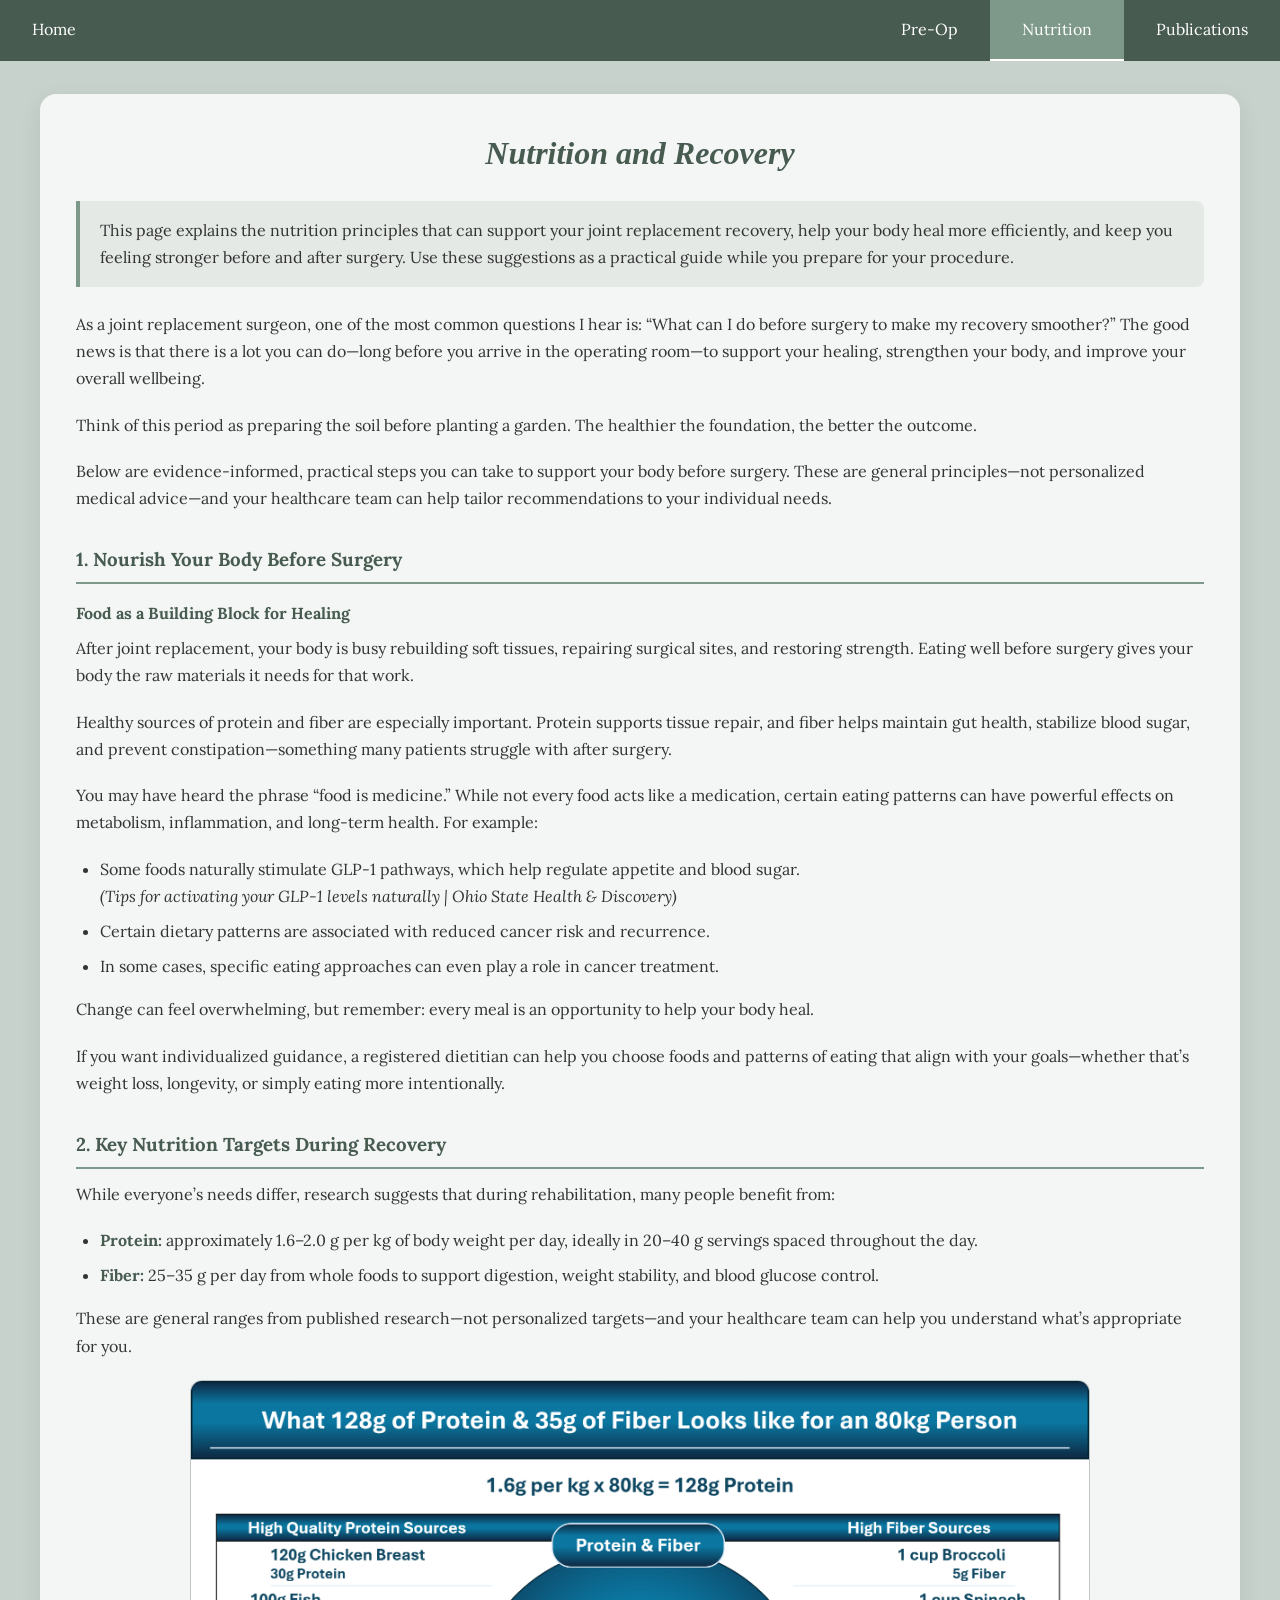
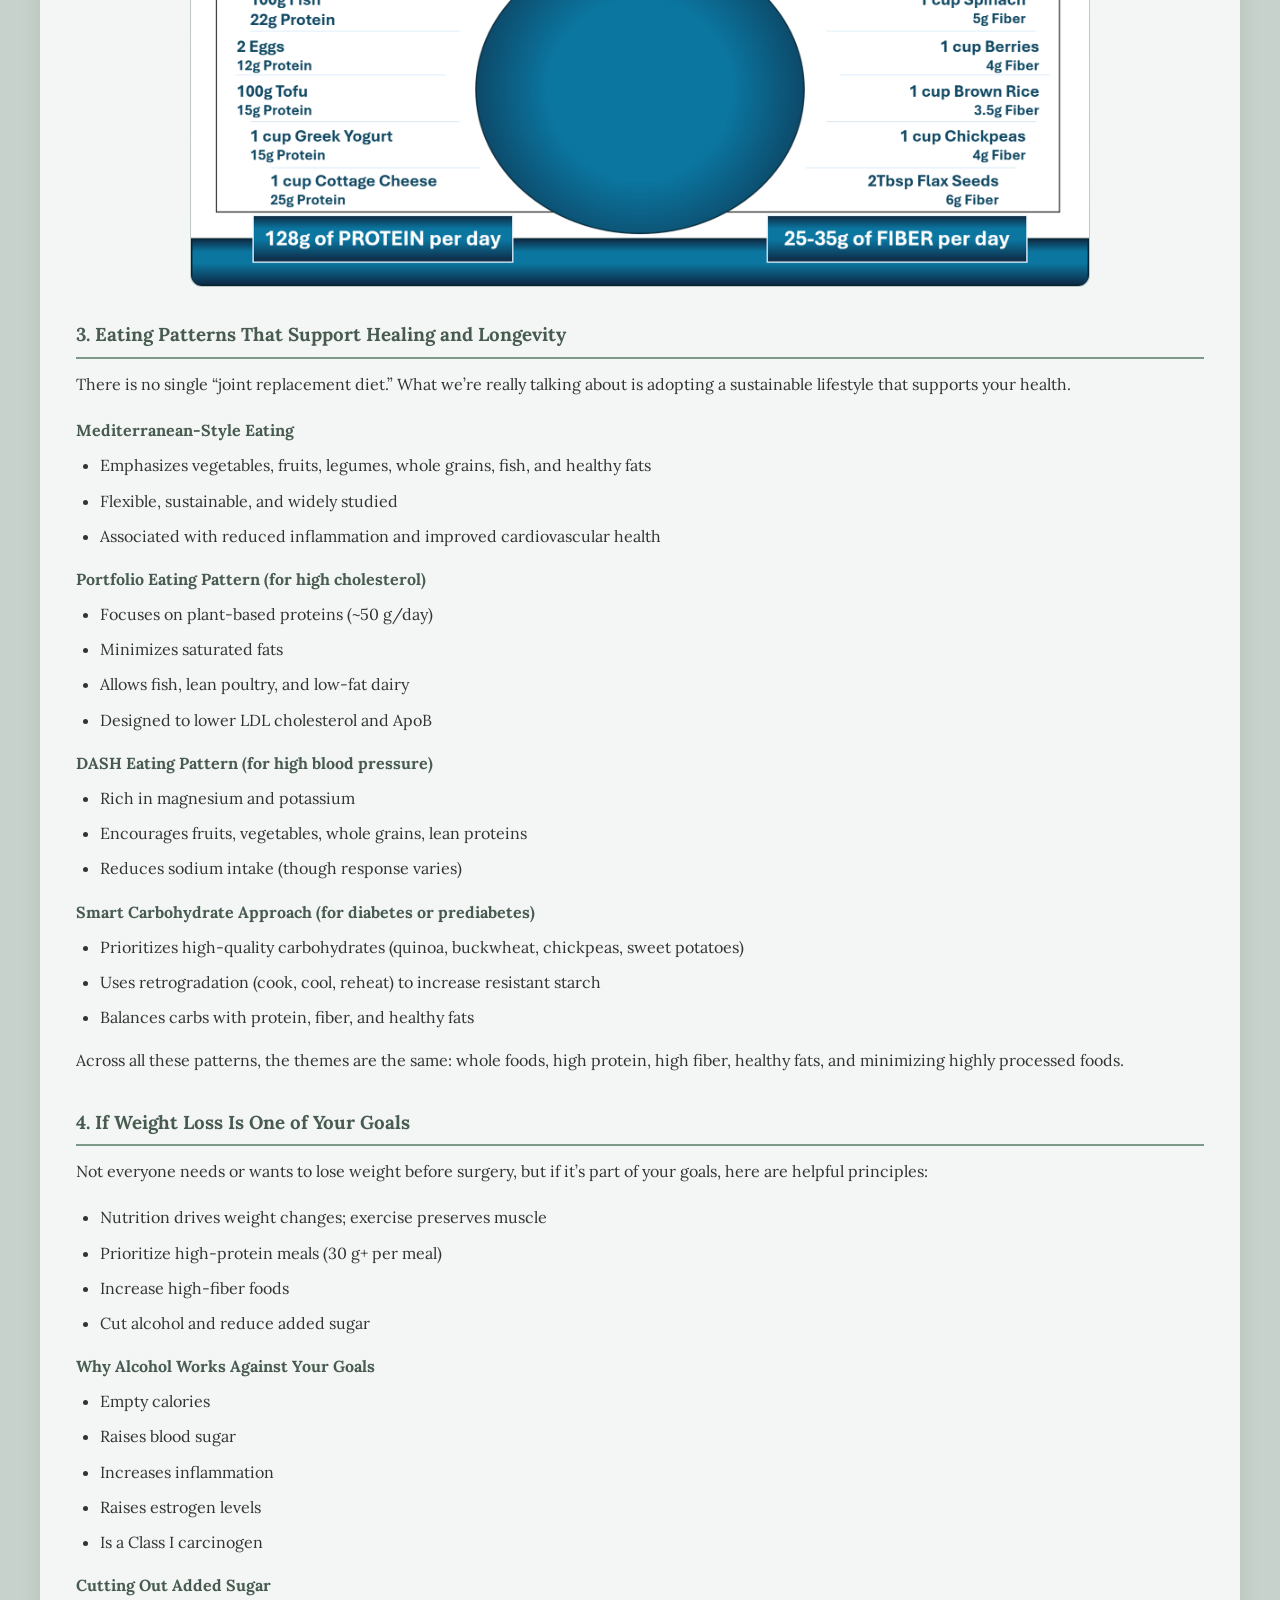
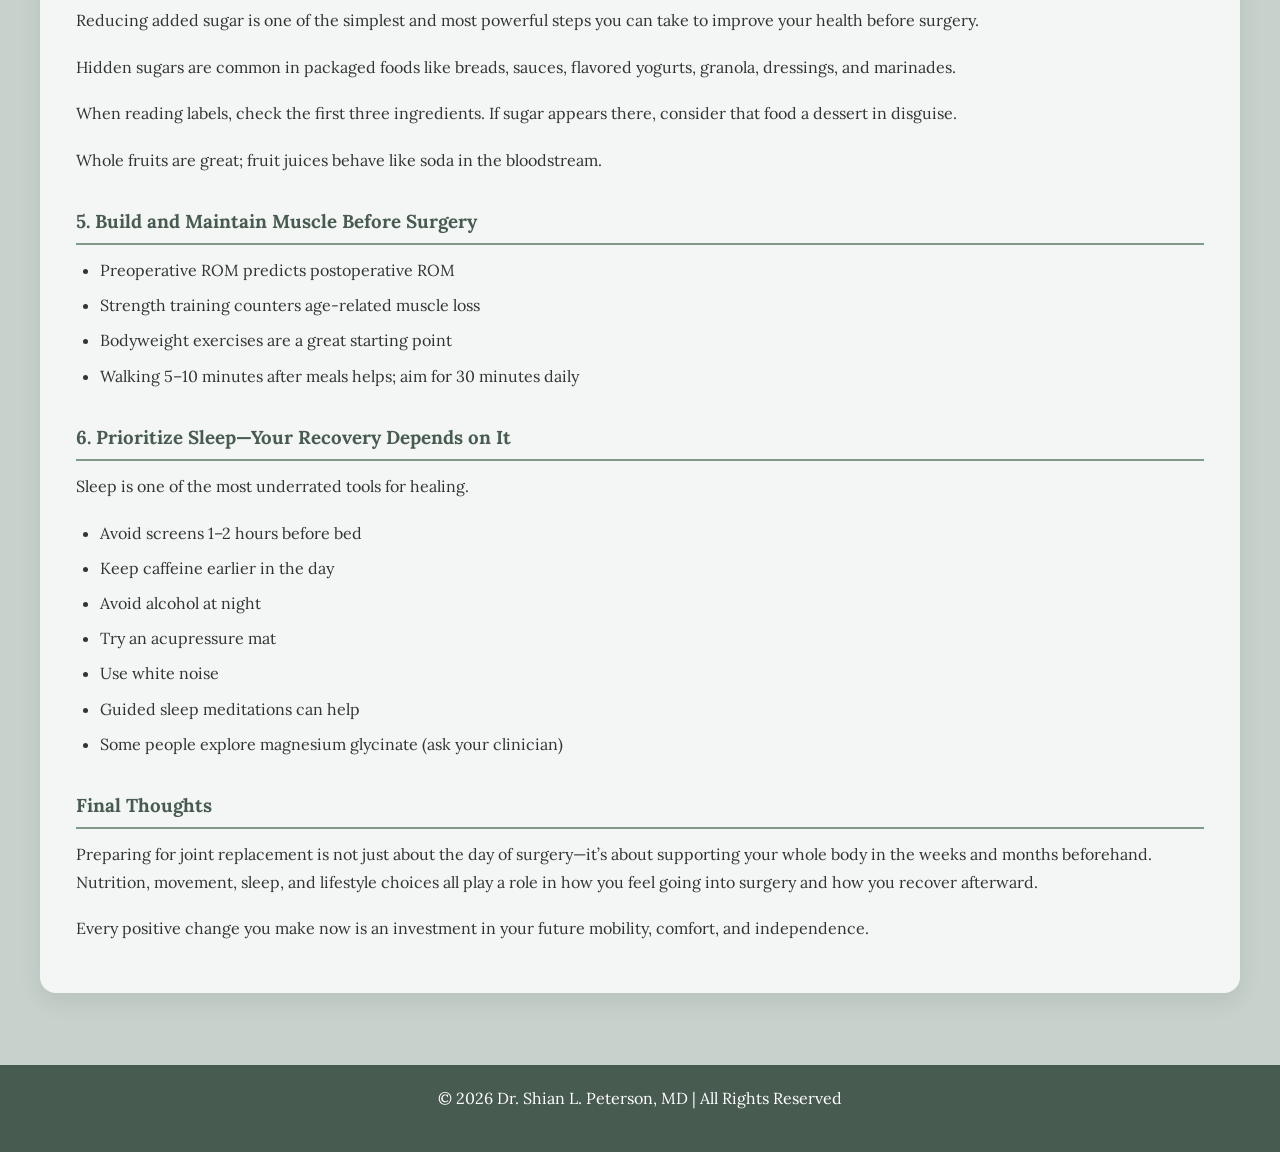
==== nutrition.html @ 93de30c7 "topbar updates" ====
<!DOCTYPE html>
<html lang="en">
<head>
    <meta charset="UTF-8">
    <meta name="viewport" content="width=device-width, initial-scale=1.0">
    <title>Nutrition | Dr. Shian L. Peterson, MD</title>
    <link rel="icon" type="image/x-icon" href="images/favicon.ico">
    <link rel="stylesheet" href="css/style.css">
    <script src="script.js" defer></script>
</head>
<body class="preop-page">
    <div class="mobile-top-bar">
        <button id="open-sidebar-button" onclick="openSidebar()" aria-label="open sidebar" aria-expanded="false" aria-controls="navbar">
            <svg xmlns="http://www.w3.org/2000/svg" height="40px" viewBox="0 -960 960 960" width="32">
                <path d="M120-240v-80h720v80H120Zm0-200v-80h720v80H120Zm0-200v-80h720v80H120Z"/>
            </svg>
        </button>
    </div>

    <nav id="navbar">
        <ul>
            <li>
                <button id="close-sidebar-button" onclick="closeSidebar()" aria-label="close sidebar">
                    <svg xmlns="http://www.w3.org/2000/svg" height="40px" viewBox="0 -960 960 960" width="32">
                        <path d="m256-200-56-56 224-224-224-224 56-56 224 224 224-224 56 56-224 224 224 224-56 56-224-224-224 224Z"/>
                    </svg>
                </button>
            </li>
            <li class="home-li"><a href="index.html">Home</a></li>
            <li><a href="preop.html">Pre-Op</a></li>
            <li><a class="accent-link active-link" aria-current="page" href="nutrition.html">Nutrition</a></li>
            <li><a href="publications.html">Publications</a></li>
        </ul>
    </nav>

    <div id="overlay" onclick="closeSidebar()" aria-hidden="true"></div>

    <section class="section">
        <h2 class="section-title">Nutrition and Recovery</h2>

        <p>
            This page explains the nutrition principles that can support your joint replacement recovery, help your body heal more efficiently, and keep you feeling stronger before and after surgery. Use these suggestions as a practical guide while you prepare for your procedure.
        </p>

        <p>
            As a joint replacement surgeon, one of the most common questions I hear is: “What can I do before surgery to make my recovery smoother?” The good news is that there is a lot you can do—long before you arrive in the operating room—to support your healing, strengthen your body, and improve your overall wellbeing.
        </p>

        <p>
            Think of this period as preparing the soil before planting a garden. The healthier the foundation, the better the outcome.
        </p>

        <p>
            Below are evidence-informed, practical steps you can take to support your body before surgery. These are general principles—not personalized medical advice—and your healthcare team can help tailor recommendations to your individual needs.
        </p>

        <h3>1. Nourish Your Body Before Surgery</h3>
        <h4>Food as a Building Block for Healing</h4>

        <p>
            After joint replacement, your body is busy rebuilding soft tissues, repairing surgical sites, and restoring strength. Eating well before surgery gives your body the raw materials it needs for that work.
        </p>

        <p>
            Healthy sources of protein and fiber are especially important. Protein supports tissue repair, and fiber helps maintain gut health, stabilize blood sugar, and prevent constipation—something many patients struggle with after surgery.
        </p>

        <p>
            You may have heard the phrase “food is medicine.” While not every food acts like a medication, certain eating patterns can have powerful effects on metabolism, inflammation, and long-term health. For example:
        </p>

        <ul>
            <li>
                Some foods naturally stimulate GLP-1 pathways, which help regulate appetite and blood sugar.
                <br><em>(Tips for activating your GLP-1 levels naturally | Ohio State Health & Discovery)</em>
            </li>
            <li>
                Certain dietary patterns are associated with reduced cancer risk and recurrence.
            </li>
            <li>
                In some cases, specific eating approaches can even play a role in cancer treatment.
            </li>
        </ul>

        <p>
            Change can feel overwhelming, but remember: every meal is an opportunity to help your body heal.
        </p>

        <p>
            If you want individualized guidance, a registered dietitian can help you choose foods and patterns of eating that align with your goals—whether that’s weight loss, longevity, or simply eating more intentionally.
        </p>

        <h3>2. Key Nutrition Targets During Recovery</h3>

        <p>While everyone’s needs differ, research suggests that during rehabilitation, many people benefit from:</p>

        <ul>
            <li>
                <strong>Protein:</strong> approximately 1.6–2.0 g per kg of body weight per day, ideally in 20–40 g servings spaced throughout the day.
            </li>
            <li>
                <strong>Fiber:</strong> 25–35 g per day from whole foods to support digestion, weight stability, and blood glucose control.
            </li>
        </ul>

        <p>
            These are general ranges from published research—not personalized targets—and your healthcare team can help you understand what’s appropriate for you.
        </p>

        <img src="images/nutrition_infographic.png" alt="Nutrition infographic for joint replacement recovery" class="content-image">

        <h3>3. Eating Patterns That Support Healing and Longevity</h3>

        <p>
            There is no single “joint replacement diet.” What we’re really talking about is adopting a sustainable lifestyle that supports your health.
        </p>

        <h4>Mediterranean-Style Eating</h4>
        <ul>
            <li>Emphasizes vegetables, fruits, legumes, whole grains, fish, and healthy fats</li>
            <li>Flexible, sustainable, and widely studied</li>
            <li>Associated with reduced inflammation and improved cardiovascular health</li>
        </ul>

        <h4>Portfolio Eating Pattern (for high cholesterol)</h4>
        <ul>
            <li>Focuses on plant-based proteins (~50 g/day)</li>
            <li>Minimizes saturated fats</li>
            <li>Allows fish, lean poultry, and low-fat dairy</li>
            <li>Designed to lower LDL cholesterol and ApoB</li>
        </ul>

        <h4>DASH Eating Pattern (for high blood pressure)</h4>
        <ul>
            <li>Rich in magnesium and potassium</li>
            <li>Encourages fruits, vegetables, whole grains, lean proteins</li>
            <li>Reduces sodium intake (though response varies)</li>
        </ul>

        <h4>Smart Carbohydrate Approach (for diabetes or prediabetes)</h4>
        <ul>
            <li>Prioritizes high-quality carbohydrates (quinoa, buckwheat, chickpeas, sweet potatoes)</li>
            <li>Uses retrogradation (cook, cool, reheat) to increase resistant starch</li>
            <li>Balances carbs with protein, fiber, and healthy fats</li>
        </ul>

        <p>
            Across all these patterns, the themes are the same: whole foods, high protein, high fiber, healthy fats, and minimizing highly processed foods.
        </p>

        <h3>4. If Weight Loss Is One of Your Goals</h3>

        <p>
            Not everyone needs or wants to lose weight before surgery, but if it’s part of your goals, here are helpful principles:
        </p>

        <ul>
            <li>Nutrition drives weight changes; exercise preserves muscle</li>
            <li>Prioritize high-protein meals (30 g+ per meal)</li>
            <li>Increase high-fiber foods</li>
            <li>Cut alcohol and reduce added sugar</li>
        </ul>

        <h4>Why Alcohol Works Against Your Goals</h4>
        <ul>
            <li>Empty calories</li>
            <li>Raises blood sugar</li>
            <li>Increases inflammation</li>
            <li>Raises estrogen levels</li>
            <li>Is a Class I carcinogen</li>
        </ul>

        <h4>Cutting Out Added Sugar</h4>
        <p>
            Reducing added sugar is one of the simplest and most powerful steps you can take to improve your health before surgery.
        </p>

        <p>
            Hidden sugars are common in packaged foods like breads, sauces, flavored yogurts, granola, dressings, and marinades.
        </p>

        <p>
            When reading labels, check the first three ingredients. If sugar appears there, consider that food a dessert in disguise.
        </p>

        <p>
            Whole fruits are great; fruit juices behave like soda in the bloodstream.
        </p>

        <h3>5. Build and Maintain Muscle Before Surgery</h3>

        <ul>
            <li>Preoperative ROM predicts postoperative ROM</li>
            <li>Strength training counters age-related muscle loss</li>
            <li>Bodyweight exercises are a great starting point</li>
            <li>Walking 5–10 minutes after meals helps; aim for 30 minutes daily</li>
        </ul>

        <h3>6. Prioritize Sleep—Your Recovery Depends on It</h3>

        <p>Sleep is one of the most underrated tools for healing.</p>

        <ul>
            <li>Avoid screens 1–2 hours before bed</li>
            <li>Keep caffeine earlier in the day</li>
            <li>Avoid alcohol at night</li>
            <li>Try an acupressure mat</li>
            <li>Use white noise</li>
            <li>Guided sleep meditations can help</li>
            <li>Some people explore magnesium glycinate (ask your clinician)</li>
        </ul>

        <h3>Final Thoughts</h3>
        <p>
            Preparing for joint replacement is not just about the day of surgery—it’s about supporting your whole body in the weeks and months beforehand. Nutrition, movement, sleep, and lifestyle choices all play a role in how you feel going into surgery and how you recover afterward.
        </p>

        <p>
            Every positive change you make now is an investment in your future mobility, comfort, and independence.
        </p>
    </section>

    <footer>
        <p>&copy; 2026 Dr. Shian L. Peterson, MD | All Rights Reserved</p>
    </footer>
</body>
</html>
---- css/style.css ----
/* -------------------------------------------------
   FONTS & ROOT VARIABLES
------------------------------------------------- */
@import url('https://fonts.googleapis.com/css2?family=Lora:ital,wght@0,400;0,700;1,400&family=Poppins:wght@400;600;700&display=swap');
@import url('https://fonts.googleapis.com/css2?family=Playfair+Display:ital,wght@0,400..900;1,400..900&display=swap');

:root {
    --primary-color: #c6d2cb;
    --nav-background: #485b51;
    --nav-text: #fff;
    --hover-color: #c6d2cb;
    --accent-color: #7E998A;
    --text-color: #485b51;
}

/* -------------------------------------------------
   GLOBAL RESET & TYPOGRAPHY
------------------------------------------------- */
* {
    margin: 0;
    padding: 0;
    box-sizing: border-box;
}

body, p {
    font-family: 'Lora', serif;
    font-weight: 400;
    line-height: 1.7;
    color: #333;
}

p {
    margin-bottom: 1.2rem;
}

h1 {
    font-family: "Playfair Display", serif;
    font-weight: 600;
}

h2 {
    font-family: "Georgia", serif;
    font-weight: 100;
    font-style: italic;
}

body {
    min-height: 100vh;
    min-height: 100dvh;
    background-color: var(--primary-color);
    display: grid;
    grid-template-rows: auto 1fr auto;
    scroll-behavior: smooth;
    overflow-x: hidden;
}

/* -------------------------------------------------
   NAVIGATION
------------------------------------------------- */
nav {
    background-color: var(--nav-background);
    border-bottom: 1px solid var(--hover-color);
}

nav ul {
    list-style: none;
    display: flex;
}

nav .home-li {
    margin-right: auto;
}

nav li {
    display: flex;
}

nav a {
    display: flex;
    text-decoration: none;
    color: var(--nav-text);
    padding: 1em 2em;
    transition: background-color 150ms ease;
    position: relative;
    z-index: 21;
}

nav a:hover {
    background-color: var(--hover-color);
}

nav a.active-link {
    border-bottom: 2px solid var(--nav-text);
}

nav a.accent-link {
    background-color: var(--accent-color);
}

#open-sidebar-button,
#close-sidebar-button {
    display: none;
    background: none;
    border: none;
    padding: 1em;
    cursor: pointer;
    color: var(--primary-color);
}

#open-sidebar-button svg,
#close-sidebar-button svg {
    fill: currentColor;
}

.mobile-top-bar {
    display: none;
}

#overlay {
    background: rgba(0, 0, 0, 0.5);
    position: fixed;
    inset: 0;
    z-index: 9;
    display: none;
}

/* Mobile Nav */
@media screen and (max-width: 900px) {
    .mobile-top-bar {
        display: flex;
        position: fixed;
        top: 0;
        left: 0;
        right: 0;
        height: 3.5rem;
        align-items: center;
        justify-content: flex-end;
        padding: 0 1rem;
        background-color: var(--nav-background);
        /* border-bottom: 1px solid var(--hover-color); */
        z-index: 19;
        transition: transform 200ms ease;
    }

    .mobile-top-bar.is-hidden {
        transform: translateY(-100%);
    }

    #open-sidebar-button,
    #close-sidebar-button {
        display: block;
    }

    #open-sidebar-button {
        position: static;
        padding: 0.5rem;
        z-index: auto;
    }

    nav {
        position: fixed;
        top: 3.5rem;
        right: -100%;
        height: calc(100vh - 3.5rem);
        height: calc(100dvh - 3.5rem);
        width: min(15em, 100%);
        z-index: 20;
        /* border-left: 1px solid var(--hover-color); */
        transition: right 300ms ease-out, top 200ms ease;
        background-color: var(--nav-background);
    }

    nav.is-top-offset {
        top: 0;
    }

    nav.show {
        right: 0;
    }

    nav.show ~ #overlay {
        display: block;
    }

    nav ul {
        flex-direction: column;
        width: 100%;
    }

    nav a {
        width: 100%;
        padding-left: 2.5em;
    }

    nav .home-li {
        margin-right: unset;
    }
}

/* -------------------------------------------------
   HERO HEADER
------------------------------------------------- */
header {
    position: relative;
    height: 100vh;
    height: 100dvh;
    padding: 80px 20px;
    background: url('../images/hiking-hero.jpg') no-repeat center center/cover;
    overflow: hidden;
    display: flex;
    justify-content: center;
    align-items: center;
}

header .text-box {
    position: relative;
    z-index: 2;
    width: 100%;
    text-align: center;
}

header h1,
header h2 {
    color: var(--nav-text);
    -webkit-text-stroke: 1px var(--nav-background);
    paint-order: stroke fill;
}

header h1 {
    font-size: clamp(1.8rem, calc(3vw + 1rem), 5rem);
    padding: 20px;
    border-radius: 8px;
}

header h2 {
    opacity: 0;
    position: absolute;
    width: 100%;
    transition: opacity 0.8s ease-in-out;
}

header h2.active {
    opacity: 1;
}

@media (max-width: 900px) {
    header {
        min-height: 100vh;
        min-height: 100dvh;
        padding: 120px 20px 60px;
        text-align: center;
    }

    header .text-box {
        display: flex;
        flex-direction: column;
        align-items: center;
        gap: 0.75rem;
        margin-bottom: 2rem;
        min-height: 13rem;
        justify-content: center;
        position: relative;
    }

    header h2 {
        position: absolute;
        top: 72%;
        left: 50%;
        transform: translate(-50%, -50%);
        display: block;
        visibility: hidden;
        opacity: 0;
        min-height: 3.2rem;
        line-height: 1.25;
        max-width: min(100%, 32rem);
        padding: 0 0.5rem;
        width: 100%;
        text-align: center;
        margin-top: 1rem;
    }

    header h2.active {
        visibility: visible;
        opacity: 1;
    }
}

/* -------------------------------------------------
   BIO SECTION
------------------------------------------------- */
.bio-container {
    display: grid;
    grid-template-columns: 1fr 1fr;
    gap: 3rem;
    width: 80%;
    max-width: 1200px;
    margin: 4rem auto;
    align-items: start;
}

.bio-left {
    line-height: 1.9;
    font-size: 1.15rem;
    padding: 1rem 0;
}

.bio-left p {
    margin-bottom: 1.4em;
}

.bio-cert-button {
    display: block;
    margin: 2rem auto 0;
    padding: 0.75rem 1.5rem;
    background: var(--accent-color);
    color: var(--nav-text);
    text-decoration: none;
    border-radius: 6px;
    font-weight: 600;
    transition: background 0.2s ease;
    width: fit-content;
}

.bio-cert-button:hover {
    background: var(--nav-background);
}

.bio-photo-wrapper {
    display: flex;
    justify-content: center;
}

.bio-photo {
    width: 100%;
    max-width: 350px;
    object-fit: cover;
    object-position: top;
    border-radius: 8px;
}

@media (max-width: 900px) {
    .bio-container {
        grid-template-columns: 1fr;
        text-align: center;
        margin: 3rem auto;
    }

    .bio-left {
        padding: 1.5rem 0;
        order: 2;
    }

    .bio-photo {
        width: 80%;
        max-width: 350px;
        margin: 1rem auto 0;
        order: 1;
    }
}

/* -------------------------------------------------
   SHARED SECTION SYSTEM
------------------------------------------------- */
.section {
    margin-top: 40px;
    padding: 0 20px;
    max-width: 1200px;
    margin-left: auto;
    margin-right: auto;
}

.section-title {
    font-size: 1.8rem;
    font-weight: 700;
    margin-bottom: 20px;
}

.preop-page .section {
    background: rgba(255, 255, 255, 0.8);
    border-radius: 16px;
    box-shadow: 0 8px 24px rgba(0, 0, 0, 0.08);
    padding: 2rem 2.25rem;
    margin-top: 2rem;
    margin-bottom: 2rem;
}

.preop-page .section-title {
    color: var(--nav-background);
    font-size: 2rem;
    margin-bottom: 1.25rem;
    text-align: center;
}

.preop-page .section > p:first-of-type {
    background: rgba(198, 210, 203, 0.35);
    border-left: 4px solid var(--accent-color);
    border-radius: 0 8px 8px 0;
    padding: 1rem 1.25rem;
    margin-bottom: 1.5rem;
}

.preop-page .section h3 {
    color: var(--nav-background);
    margin-top: 2rem;
    margin-bottom: 0.75rem;
    padding-bottom: 0.35rem;
    border-bottom: 2px solid var(--accent-color);
}

.preop-page .section h4 {
    color: var(--text-color);
    margin: 1rem 0 0.5rem;
}

.preop-page .section p,
.preop-page .section li {
    font-size: 1rem;
}

.preop-page .section ul,
.preop-page .section ol {
    padding-left: 1.5rem;
    margin-bottom: 1rem;
}

.preop-page .section li {
    margin-bottom: 0.5rem;
}

.preop-page .section strong {
    color: var(--nav-background);
}

.preop-page .image-placeholder,
.preop-page .content-image {
    background: linear-gradient(135deg, rgba(72, 91, 81, 0.12), rgba(126, 153, 138, 0.18));
    border: 1px dashed var(--accent-color);
    border-radius: 12px;
    color: var(--nav-background);
    font-style: italic;
    padding: 1.25rem;
    margin: 1.25rem 0 1.5rem;
    text-align: center;
}

.preop-page .content-image {
    display: block;
    width: 100%;
    max-width: 900px;
    height: auto;
    object-fit: contain;
    margin-left: auto;
    margin-right: auto;
    padding: 0;
    border: 1px solid rgba(72, 91, 81, 0.2);
}

@media (max-width: 900px) {

    .preop-page .section {
        padding: 1.5rem 1rem;
    }

    .preop-page .section-title {
        font-size: 1.6rem;
    }
}

.two-col-grid {
    display: grid;
    grid-template-columns: repeat(2, minmax(280px, 425px));
    justify-content: center;
    align-items: start;
    column-gap: 60px;
    row-gap: 30px;
}

.card-base {
    width: 100%;
    max-width: 425px;
    border-radius: 12px;
}

/* -------------------------------------------------
   AAHKS CARDS (FIXED COLOR CASCADE)
------------------------------------------------- */
.card {
    position: relative;
    padding: 2rem;
    display: flex;
    flex-direction: column;
    justify-content: space-between;
    min-height: 350px;
    background-image: var(--bg);
    background-size: cover;
    background-position: center;
    overflow: hidden;
}

/* Scoped text colors */
.card h3,
.card p,
.card .cta {
    color: var(--nav-text);
}

.card::before {
    content: "";
    position: absolute;
    inset: 0;
    background: rgba(0,0,0,0.45);
    z-index: 0;
}

.card > * {
    position: relative;
    z-index: 1;
}

.card h3 {
    font-size: 1.6rem;
    text-align: center;
    margin-bottom: 1rem;
    font-family: "Playfair Display", serif;
    -webkit-text-stroke: 1px #000000;
    paint-order: stroke fill;
}

.card p {
    flex-grow: 1;
    margin-bottom: 1.5rem;
}

.card .cta {
    display: inline-block;
    padding: 0.75rem 1.5rem;
    background: var(--accent-color);
    text-decoration: none;
    border-radius: 6px;
    text-align: center;
    font-weight: 600;
    transition: background 0.2s ease;
}

.card .cta:hover {
    background: var(--nav-background);
}

/* -------------------------------------------------
   EDUCATION CARDS
------------------------------------------------- */
.edu-card {
    padding: 15px;
    background: rgba(255, 255, 255, 0.15);
    backdrop-filter: blur(6px);
    box-shadow: 0 4px 12px rgba(0,0,0,0.1);
    display: flex;
    align-items: center;
    transition: transform 0.2s ease, box-shadow 0.2s ease;
}

.edu-card:hover {
    transform: translateY(-4px);
    box-shadow: 0 15px 35px rgba(0, 0, 0, 0.12);
}

.edu-card img {
    width: 50px;
    height: 50px;
    object-fit: contain;
    margin-right: 15px;
}

.edu-text {
    display: flex;
    flex-direction: column;
}

.edu-title {
    font-size: 1rem;
    font-weight: 600;
}

.edu-subtitle {
    font-size: 0.9rem;
    opacity: 0.8;
}

/* -------------------------------------------------
   ASSOCIATION CARDS
------------------------------------------------- */
.asc-card {
    padding: 15px;
    background: rgba(255, 255, 255, 0.15);
    backdrop-filter: blur(6px);
    box-shadow: 0 4px 12px rgba(0,0,0,0.1);
    display: flex;
    align-items: center;
    transition: transform 0.2s ease, box-shadow 0.2s ease;
}

.asc-card:hover {
    transform: translateY(-4px);
    box-shadow: 0 15px 35px rgba(0, 0, 0, 0.12);
}

.asc-card img {
    width: 50px;
    height: 50px;
    object-fit: contain;
    margin-right: 15px;
    border-radius: 6px;
}

.asc-text {
    display: flex;
    flex-direction: column;
}

.asc-title {
    font-size: 1rem;
    font-weight: 600;
}

.asc-subtitle {
    font-size: 0.9rem;
    opacity: 0.8;
}

/* -------------------------------------------------
   MOBILE LAYOUT (Unified)
------------------------------------------------- */
@media (max-width: 1000px) {
    .two-col-grid {
        grid-template-columns: 1fr;
        justify-items: center;
        gap: 1.25rem;
    }

    .card-base {
        width: min(100%, 425px);
        max-width: 425px;
    }
}

/* -------------------------------------------------
   FOOTER
------------------------------------------------- */
footer {
    text-align: center;
    padding: 20px;
    background: var(--nav-background);
    color: var(--nav-text);
    margin-top: 40px;
}

footer p,
footer a {
    color: var(--nav-text);
}
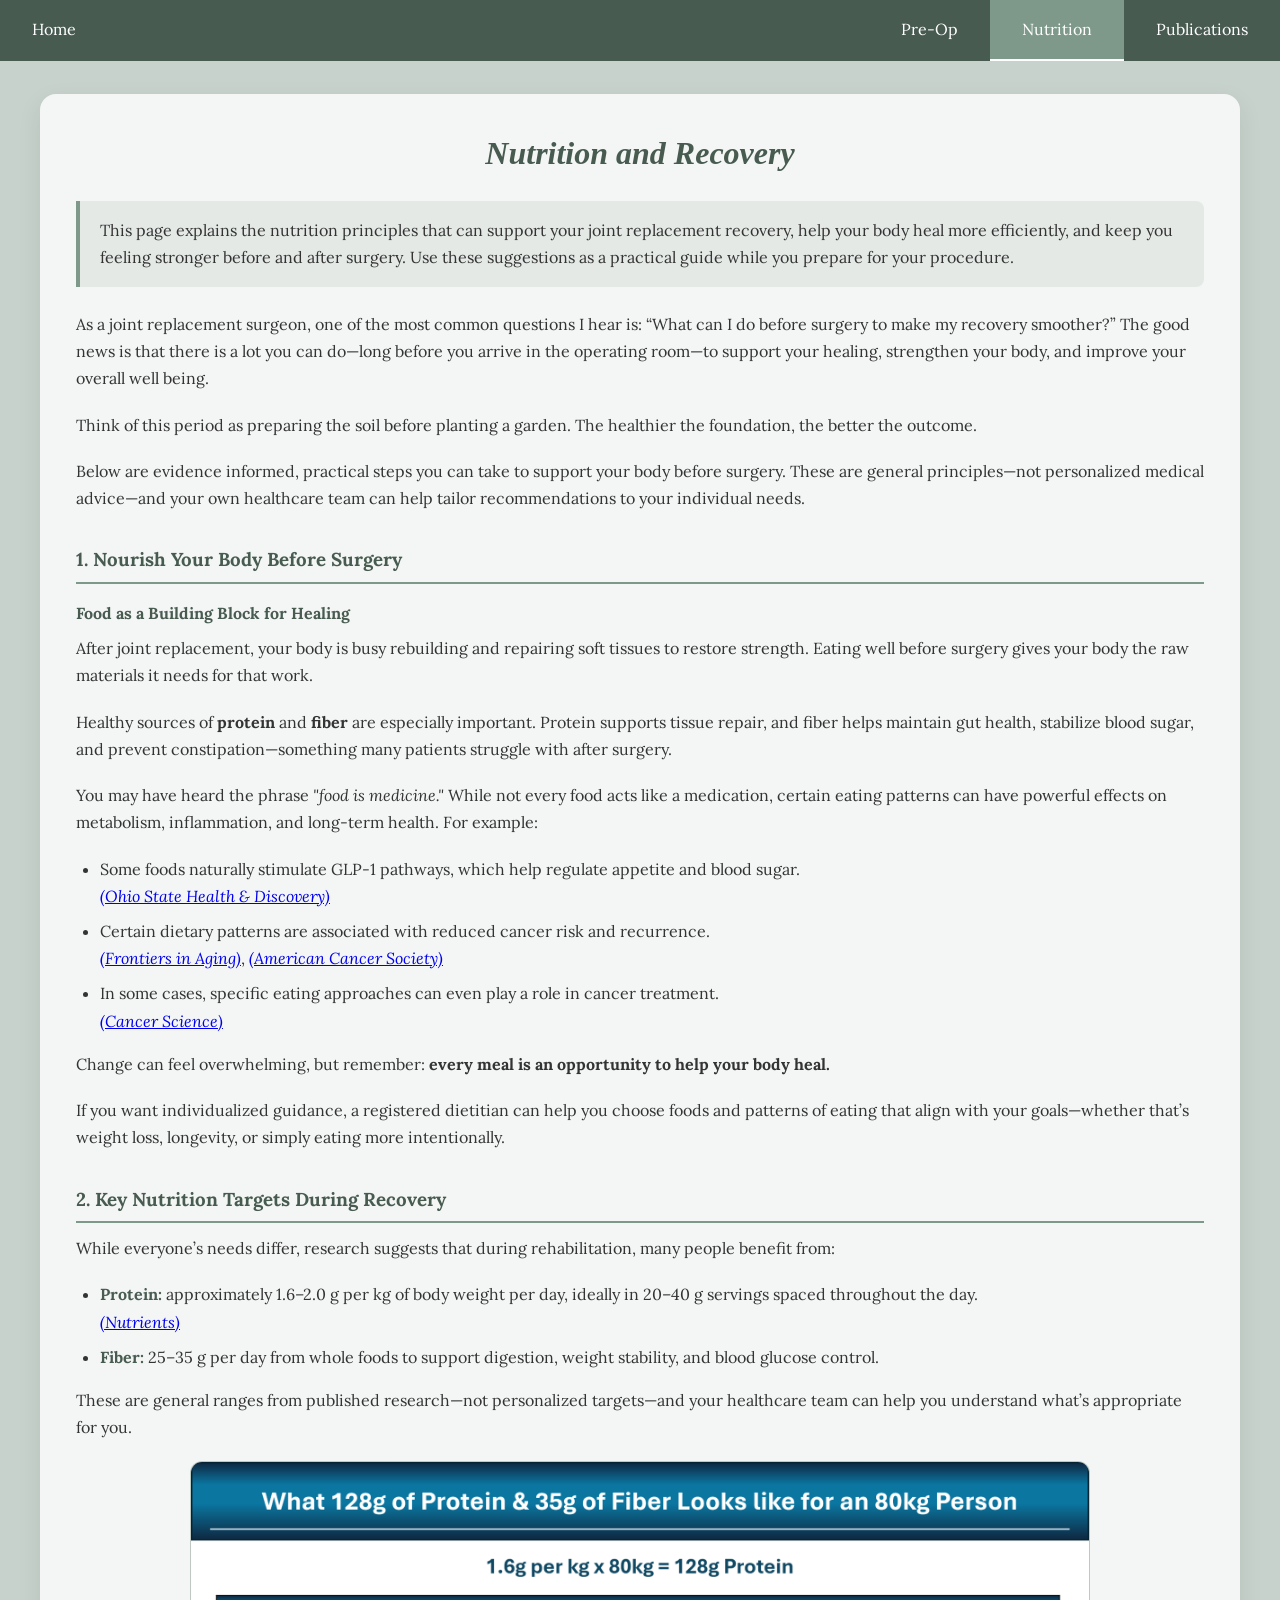
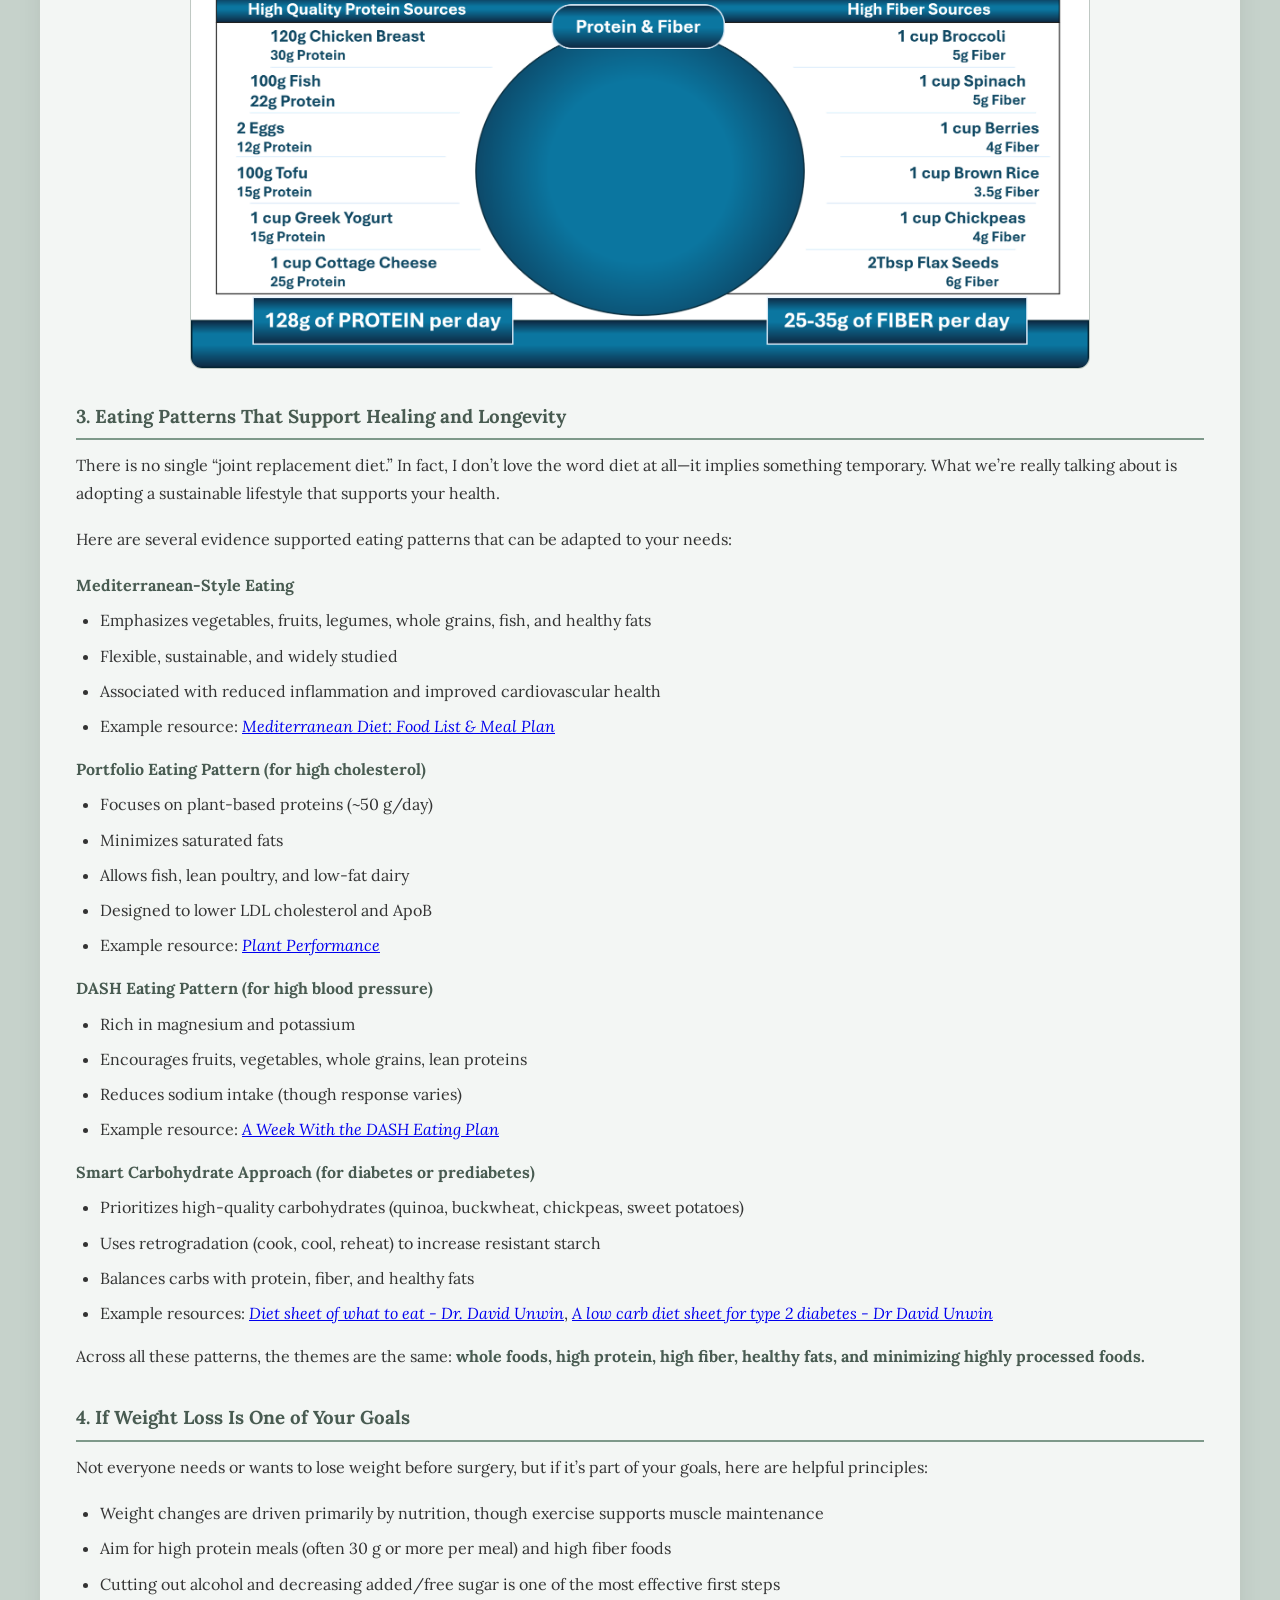
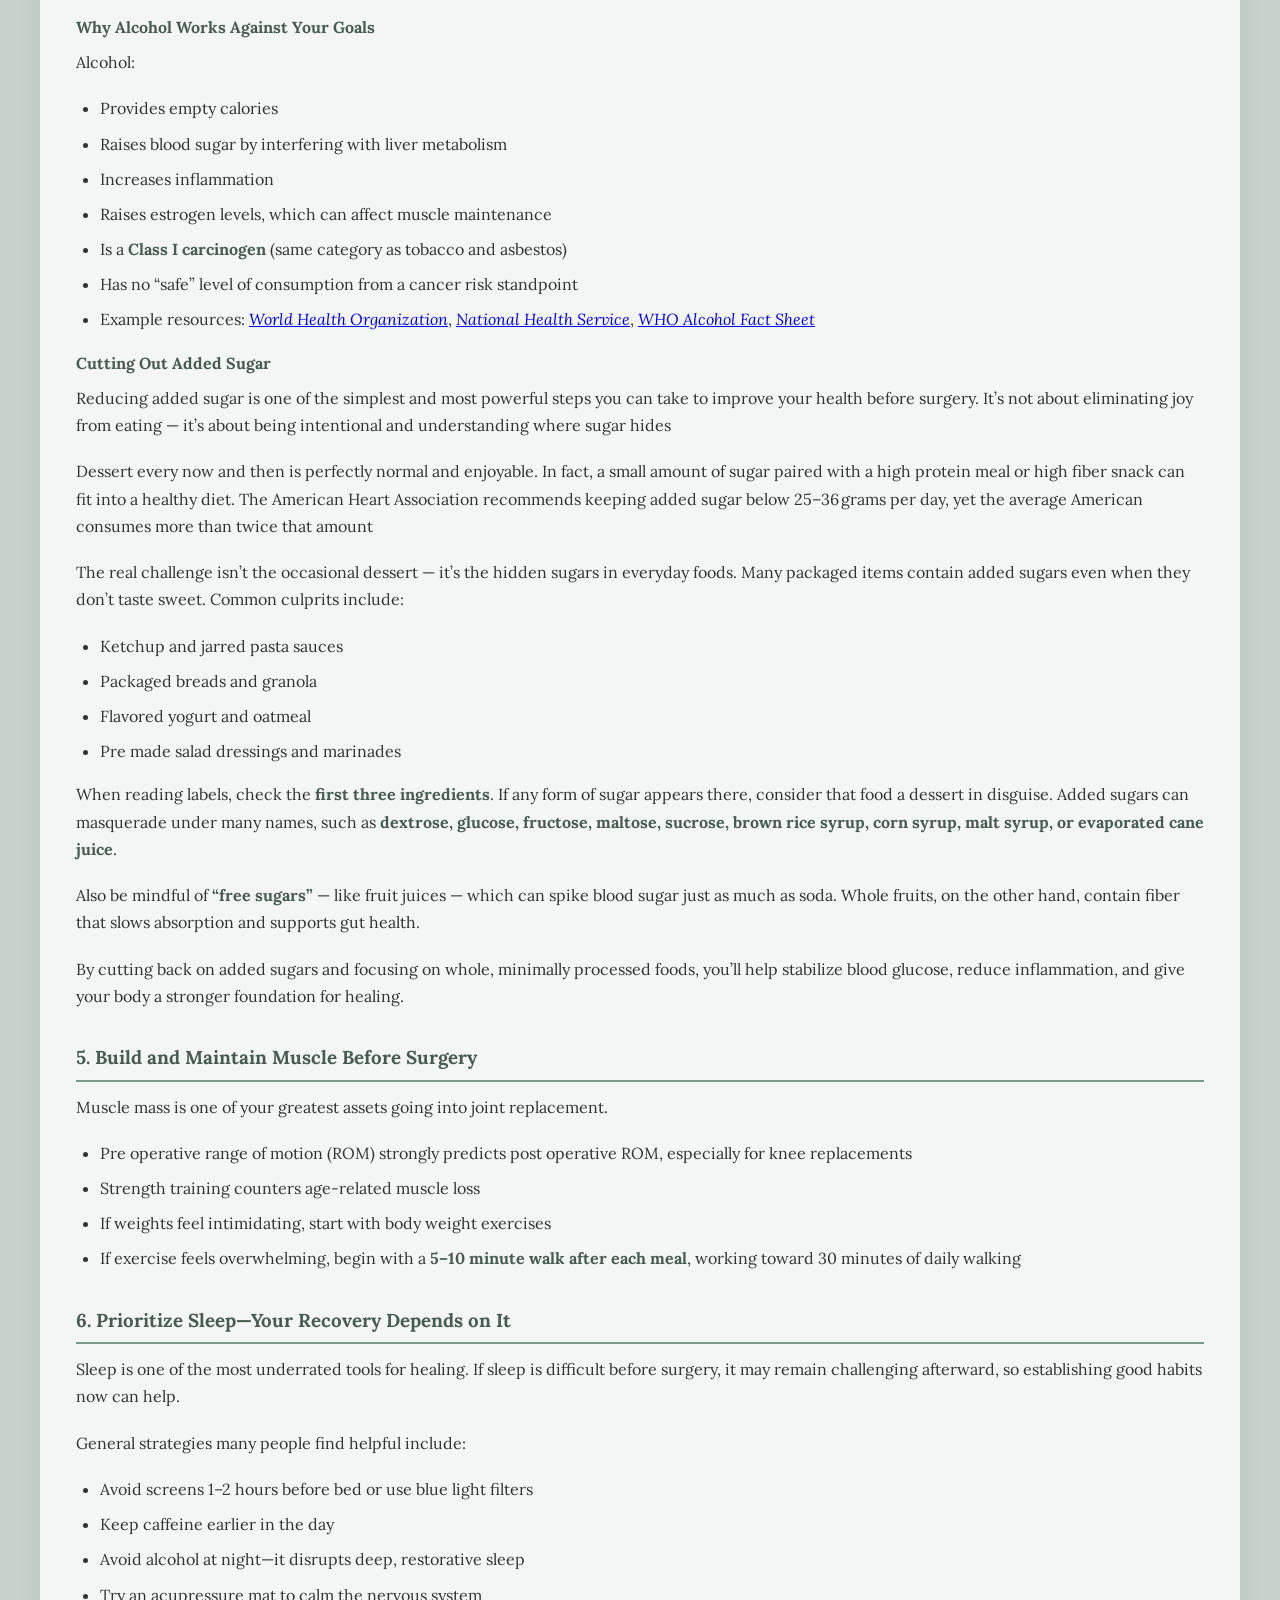
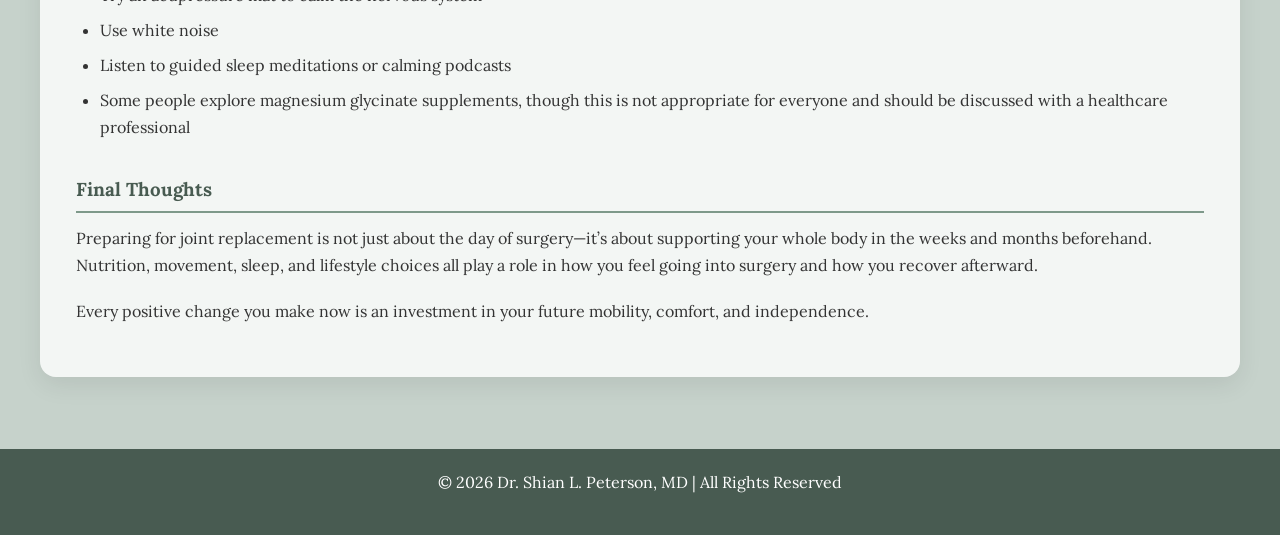
==== commit 967a23ad: "update to nutrition page" ====
--- a/nutrition.html
+++ b/nutrition.html
@@ -43,7 +43,7 @@
         </p>
 
         <p>
-            As a joint replacement surgeon, one of the most common questions I hear is: “What can I do before surgery to make my recovery smoother?” The good news is that there is a lot you can do—long before you arrive in the operating room—to support your healing, strengthen your body, and improve your overall wellbeing.
+            As a joint replacement surgeon, one of the most common questions I hear is: “What can I do before surgery to make my recovery smoother?” The good news is that there is a lot you can do—long before you arrive in the operating room—to support your healing, strengthen your body, and improve your overall well being.
         </p>
 
         <p>
@@ -51,39 +51,42 @@
         </p>
 
         <p>
-            Below are evidence-informed, practical steps you can take to support your body before surgery. These are general principles—not personalized medical advice—and your healthcare team can help tailor recommendations to your individual needs.
+            Below are evidence informed, practical steps you can take to support your body before surgery. These are general principles—not personalized medical advice—and your own healthcare team can help tailor recommendations to your individual needs.
         </p>
 
         <h3>1. Nourish Your Body Before Surgery</h3>
         <h4>Food as a Building Block for Healing</h4>
 
         <p>
-            After joint replacement, your body is busy rebuilding soft tissues, repairing surgical sites, and restoring strength. Eating well before surgery gives your body the raw materials it needs for that work.
-        </p>
-
-        <p>
-            Healthy sources of protein and fiber are especially important. Protein supports tissue repair, and fiber helps maintain gut health, stabilize blood sugar, and prevent constipation—something many patients struggle with after surgery.
-        </p>
-
-        <p>
-            You may have heard the phrase “food is medicine.” While not every food acts like a medication, certain eating patterns can have powerful effects on metabolism, inflammation, and long-term health. For example:
+            After joint replacement, your body is busy rebuilding and repairing soft tissues to restore strength. Eating well before surgery gives your body the raw materials it needs for that work.
+        </p>
+
+        <p>
+           Healthy sources of <b>protein</b> and <b>fiber</b> are especially important. Protein supports tissue repair, and fiber helps maintain gut health, stabilize blood sugar, and prevent constipation—something many patients struggle with after surgery.
+        </p>
+
+        <p>
+            You may have heard the phrase <em>"food is medicine."</em> While not every food acts like a medication, certain eating patterns can have powerful effects on metabolism, inflammation, and long-term health. For example:
         </p>
 
         <ul>
             <li>
                 Some foods naturally stimulate GLP-1 pathways, which help regulate appetite and blood sugar.
-                <br><em>(Tips for activating your GLP-1 levels naturally | Ohio State Health & Discovery)</em>
+                <br><a href="https://health.osu.edu/wellness/exercise-and-nutrition/activiating-glp-1-naturally" target="_blank"><em>(Ohio State Health & Discovery)</em></a>
             </li>
             <li>
                 Certain dietary patterns are associated with reduced cancer risk and recurrence.
+                <br><a href="https://pmc.ncbi.nlm.nih.gov/articles/PMC9261319/" target="_blank"><em>(Frontiers in Aging)</em></a>, 
+                <a href="https://www.cancer.org/cancer/supportive-care/nutrition-activity-with-cancer/acs-nutrition-and-physical-activity-guideline-for-survivors.html" target="_blank"><em>(American Cancer Society)</em></a>
             </li>
             <li>
                 In some cases, specific eating approaches can even play a role in cancer treatment.
-            </li>
-        </ul>
-
-        <p>
-            Change can feel overwhelming, but remember: every meal is an opportunity to help your body heal.
+                <br><a href="https://pmc.ncbi.nlm.nih.gov/articles/PMC9530862/" target="_blank"><em>(Cancer Science)</em></a>
+            </li>
+        </ul>
+
+        <p>
+            Change can feel overwhelming, but remember: <b>every meal is an opportunity to help your body heal.</b>
         </p>
 
         <p>
@@ -97,6 +100,7 @@
         <ul>
             <li>
                 <strong>Protein:</strong> approximately 1.6–2.0 g per kg of body weight per day, ideally in 20–40 g servings spaced throughout the day.
+                <br><a href="https://pmc.ncbi.nlm.nih.gov/articles/PMC8156786/#:~:text=During%20the%20rehabilitation%20period%2C%20protein,recommended%20%5B20%2C65%5D" target="_blank"><em>(Nutrients)</em></a>
             </li>
             <li>
                 <strong>Fiber:</strong> 25–35 g per day from whole foods to support digestion, weight stability, and blood glucose control.
@@ -112,14 +116,18 @@
         <h3>3. Eating Patterns That Support Healing and Longevity</h3>
 
         <p>
-            There is no single “joint replacement diet.” What we’re really talking about is adopting a sustainable lifestyle that supports your health.
-        </p>
+            There is no single “joint replacement diet.” In fact, I don’t love the word diet at all—it implies something temporary. What we’re really talking about is adopting a sustainable lifestyle that supports your health.
+
+        </p>
+
+        <p>Here are several evidence supported eating patterns that can be adapted to your needs:</p>
 
         <h4>Mediterranean-Style Eating</h4>
         <ul>
             <li>Emphasizes vegetables, fruits, legumes, whole grains, fish, and healthy fats</li>
             <li>Flexible, sustainable, and widely studied</li>
             <li>Associated with reduced inflammation and improved cardiovascular health</li>
+            <li>Example resource: <a href="https://my.clevelandclinic.org/health/articles/16037-mediterranean-diet" target="_blank"><em>Mediterranean Diet: Food List & Meal Plan</em></a></li>
         </ul>
 
         <h4>Portfolio Eating Pattern (for high cholesterol)</h4>
@@ -128,6 +136,7 @@
             <li>Minimizes saturated fats</li>
             <li>Allows fish, lean poultry, and low-fat dairy</li>
             <li>Designed to lower LDL cholesterol and ApoB</li>
+            <li>Example resource: <a href="https://theproof.com/wp-content/uploads/2022/04/PlantPerformance.pdf" target="_blank"><em>Plant Performance</em></a></li>
         </ul>
 
         <h4>DASH Eating Pattern (for high blood pressure)</h4>
@@ -135,6 +144,7 @@
             <li>Rich in magnesium and potassium</li>
             <li>Encourages fruits, vegetables, whole grains, lean proteins</li>
             <li>Reduces sodium intake (though response varies)</li>
+            <li>Example resource: <a href="https://www.nhlbi.nih.gov/sites/default/files/publications/WeekOnDASH.pdf" target="_blank"><em>A Week With the DASH Eating Plan</em></a></li>
         </ul>
 
         <h4>Smart Carbohydrate Approach (for diabetes or prediabetes)</h4>
@@ -142,10 +152,11 @@
             <li>Prioritizes high-quality carbohydrates (quinoa, buckwheat, chickpeas, sweet potatoes)</li>
             <li>Uses retrogradation (cook, cool, reheat) to increase resistant starch</li>
             <li>Balances carbs with protein, fiber, and healthy fats</li>
-        </ul>
-
-        <p>
-            Across all these patterns, the themes are the same: whole foods, high protein, high fiber, healthy fats, and minimizing highly processed foods.
+            <li>Example resources: <a href="https://www.dietdoctor.com/wp-content/uploads/2017/11/Diet-sheet-of-what-to-eat-with-Dr.-David-Unwin.pdf" target="_blank"><em>Diet sheet of what to eat - Dr. David Unwin</em></a>, <a href="https://pathwaysbc-production-content-item-documents.s3.amazonaws.com/documents/5534/original/A%20low%20carb%20diet%20sheet%20for%20type%202%20diabetes%20-%20Dr%20David%20Unwin.pdf?1637547088" target="_blank"><em>A low carb diet sheet for type 2 diabetes - Dr David Unwin</em></a></li>
+        </ul>
+
+        <p>
+            Across all these patterns, the themes are the same: <strong>whole foods, high protein, high fiber, healthy fats, and minimizing highly processed foods.</strong>
         </p>
 
         <h3>4. If Weight Loss Is One of Your Goals</h3>
@@ -155,59 +166,89 @@
         </p>
 
         <ul>
-            <li>Nutrition drives weight changes; exercise preserves muscle</li>
-            <li>Prioritize high-protein meals (30 g+ per meal)</li>
-            <li>Increase high-fiber foods</li>
-            <li>Cut alcohol and reduce added sugar</li>
+            <li>Weight changes are driven primarily by nutrition, though exercise supports muscle maintenance</li>
+            <li>Aim for high protein meals (often 30 g or more per meal) and high fiber foods</li>
+            <li>Cutting out alcohol and decreasing added/free sugar is one of the most effective first steps</li>
         </ul>
 
         <h4>Why Alcohol Works Against Your Goals</h4>
-        <ul>
-            <li>Empty calories</li>
-            <li>Raises blood sugar</li>
+
+        <p>Alcohol:</p>
+
+        <ul>
+            <li>Provides empty calories</li>
+            <li>Raises blood sugar by interfering with liver metabolism</li>
             <li>Increases inflammation</li>
-            <li>Raises estrogen levels</li>
-            <li>Is a Class I carcinogen</li>
+            <li>Raises estrogen levels, which can affect muscle maintenance</li>
+            <li>Is a <strong>Class I carcinogen</strong> (same category as tobacco and asbestos)</li>
+            <li>Has no “safe” level of consumption from a cancer risk standpoint</li>
+            <li>Example resources:  <a href="https://www.who.int/europe/news/item/04-01-2023-no-level-of-alcohol-consumption-is-safe-for-our-health" target="_blank"><em>World Health Organization</em></a>, <a href="https://www.nhs.uk/live-well/alcohol-advice/the-risks-of-drinking-too-much/" target="_blank"><em>National Health Service</em></a>, <a href="https://www.who.int/news-room/fact-sheets/detail/alcohol" target="_blank"><em>WHO Alcohol Fact Sheet</em></a></li>
         </ul>
 
         <h4>Cutting Out Added Sugar</h4>
         <p>
-            Reducing added sugar is one of the simplest and most powerful steps you can take to improve your health before surgery.
-        </p>
-
-        <p>
-            Hidden sugars are common in packaged foods like breads, sauces, flavored yogurts, granola, dressings, and marinades.
-        </p>
-
-        <p>
-            When reading labels, check the first three ingredients. If sugar appears there, consider that food a dessert in disguise.
-        </p>
-
-        <p>
-            Whole fruits are great; fruit juices behave like soda in the bloodstream.
+            Reducing added sugar is one of the simplest and most powerful steps you can take to improve your health before surgery. It’s not about eliminating joy from eating — it’s about being intentional and understanding where sugar hides
+        </p>
+
+        <p>
+            Dessert every now and then is perfectly normal and enjoyable. In fact, a small amount of sugar paired with a high protein meal or high fiber snack can fit into a healthy diet. The American Heart Association recommends keeping added sugar below 25–36 grams per day, yet the average American consumes more than twice that amount 
+        </p>
+
+        <p>
+            The real challenge isn’t the occasional dessert — it’s the hidden sugars in everyday foods. Many packaged items contain added sugars even when they don’t taste sweet. Common culprits include:
+        </p>
+            
+            <ul>
+                <li>Ketchup and jarred pasta sauces</li>
+                <li>Packaged breads and granola</li>
+                <li>Flavored yogurt and oatmeal</li>
+                <li>Pre made salad dressings and marinades</li>
+            </ul>
+            
+
+        <p>
+            When reading labels, check the <strong>first three ingredients</strong>. If any form of sugar appears there, consider that food a dessert in disguise. Added sugars can masquerade under many names, such as <strong>dextrose, glucose, fructose, maltose, sucrose, brown rice syrup, corn syrup, malt syrup, or evaporated cane juice</strong>.
+        </p>
+
+        <p>
+            Also be mindful of <strong>“free sugars”</strong> — like fruit juices — which can spike blood sugar just as much as soda. Whole fruits, on the other hand, contain fiber that slows absorption and supports gut health.
+        </p>
+
+        <p>
+            By cutting back on added sugars and focusing on whole, minimally processed foods, you’ll help stabilize blood glucose, reduce inflammation, and give your body a stronger foundation for healing.
         </p>
 
         <h3>5. Build and Maintain Muscle Before Surgery</h3>
 
-        <ul>
-            <li>Preoperative ROM predicts postoperative ROM</li>
+        <p>
+            Muscle mass is one of your greatest assets going into joint replacement.
+        </p>
+
+        <ul>
+            <li>Pre operative range of motion (ROM) strongly predicts post operative ROM, especially for knee replacements</li>
             <li>Strength training counters age-related muscle loss</li>
-            <li>Bodyweight exercises are a great starting point</li>
-            <li>Walking 5–10 minutes after meals helps; aim for 30 minutes daily</li>
+            <li>If weights feel intimidating, start with body weight exercises</li>
+            <li>If exercise feels overwhelming, begin with a <strong>5–10 minute walk after each meal</strong>, working toward 30 minutes of daily walking</li>
         </ul>
 
         <h3>6. Prioritize Sleep—Your Recovery Depends on It</h3>
 
-        <p>Sleep is one of the most underrated tools for healing.</p>
-
-        <ul>
-            <li>Avoid screens 1–2 hours before bed</li>
+        <p>
+            Sleep is one of the most underrated tools for healing. If sleep is difficult before surgery, it may remain challenging afterward, so establishing good habits now can help.
+        </p>
+
+        <p>
+            General strategies many people find helpful include:
+        </p>
+
+        <ul>
+            <li>Avoid screens 1–2 hours before bed or use blue light filters</li>
             <li>Keep caffeine earlier in the day</li>
-            <li>Avoid alcohol at night</li>
-            <li>Try an acupressure mat</li>
+            <li>Avoid alcohol at night—it disrupts deep, restorative sleep</li>
+            <li>Try an acupressure mat to calm the nervous system</li>
             <li>Use white noise</li>
-            <li>Guided sleep meditations can help</li>
-            <li>Some people explore magnesium glycinate (ask your clinician)</li>
+            <li>Listen to guided sleep meditations or calming podcasts</li>
+            <li>Some people explore magnesium glycinate supplements, though this is not appropriate for everyone and should be discussed with a healthcare professional</li>
         </ul>
 
         <h3>Final Thoughts</h3>
--- a/css/style.css
+++ b/css/style.css
@@ -375,6 +375,34 @@
     margin-bottom: 20px;
 }
 
+.section-aahks {
+    text-align: left;
+}
+
+.section-aahks .section-title,
+.section-aahks > p {
+    text-align: left;
+}
+
+.section-aahks .two-col-grid {
+    justify-items: center;
+}
+
+.section-aahks .card {
+    text-align: center;
+}
+
+@media (max-width: 900px) {
+    .section-aahks {
+        text-align: center;
+    }
+
+    .section-aahks .section-title,
+    .section-aahks > p {
+        text-align: center;
+    }
+}
+
 .preop-page .section {
     background: rgba(255, 255, 255, 0.8);
     border-radius: 16px;
@@ -468,9 +496,9 @@
 
 .two-col-grid {
     display: grid;
-    grid-template-columns: repeat(2, minmax(280px, 425px));
+    grid-template-columns: repeat(2, minmax(280px, 1fr));
     justify-content: center;
-    align-items: start;
+    align-items: stretch;
     column-gap: 60px;
     row-gap: 30px;
 }
@@ -547,6 +575,88 @@
 }
 
 /* -------------------------------------------------
+   PUBLICATION CARDS
+------------------------------------------------- */
+.publication-card {
+    min-height: unset;
+    height: 100%;
+    padding: 1.5rem;
+    background: rgba(255, 255, 255, 0.92);
+    border-radius: 14px;
+    box-shadow: 0 10px 25px rgba(0, 0, 0, 0.1);
+    border: 1px solid rgba(72, 91, 81, 0.16);
+    text-align: left;
+    justify-content: flex-start;
+    align-items: flex-start;
+    display: flex;
+    flex-direction: column;
+}
+
+.publication-card::before {
+    display: none;
+}
+
+.publication-card h3,
+.publication-card p,
+.publication-card .cta {
+    color: var(--nav-background);
+}
+
+.publication-card h3 {
+    font-size: 1.1rem;
+    line-height: 1.5;
+    text-align: left;
+    margin-bottom: 0;
+    -webkit-text-stroke: 0;
+    paint-order: normal;
+    font-family: 'Lora', serif;
+    font-weight: 600;
+}
+
+.publication-title-wrap {
+    width: 100%;
+    margin-bottom: 1rem;
+}
+
+.publication-title {
+    display: -webkit-box;
+    -webkit-box-orient: vertical;
+    line-clamp: 3;
+    -webkit-line-clamp: 3;
+    overflow: hidden;
+    margin: 0;
+}
+
+.publication-title.is-expanded {
+    line-clamp: unset;
+    -webkit-line-clamp: unset;
+    overflow: visible;
+}
+
+.publication-meta {
+    margin-top: auto;
+    width: 100%;
+    display: flex;
+    flex-direction: column;
+    align-items: center;
+    text-align: center;
+    gap: 0.35rem;
+}
+
+.publication-card .pub-meta,
+.publication-card .pub-date {
+    margin: 0;
+    font-size: 0.95rem;
+}
+
+.publication-card .cta {
+    margin-top: 0.5rem;
+    background: var(--accent-color);
+    color: var(--nav-text);
+    align-self: center;
+}
+
+/* -------------------------------------------------
    EDUCATION CARDS
 ------------------------------------------------- */
 .edu-card {
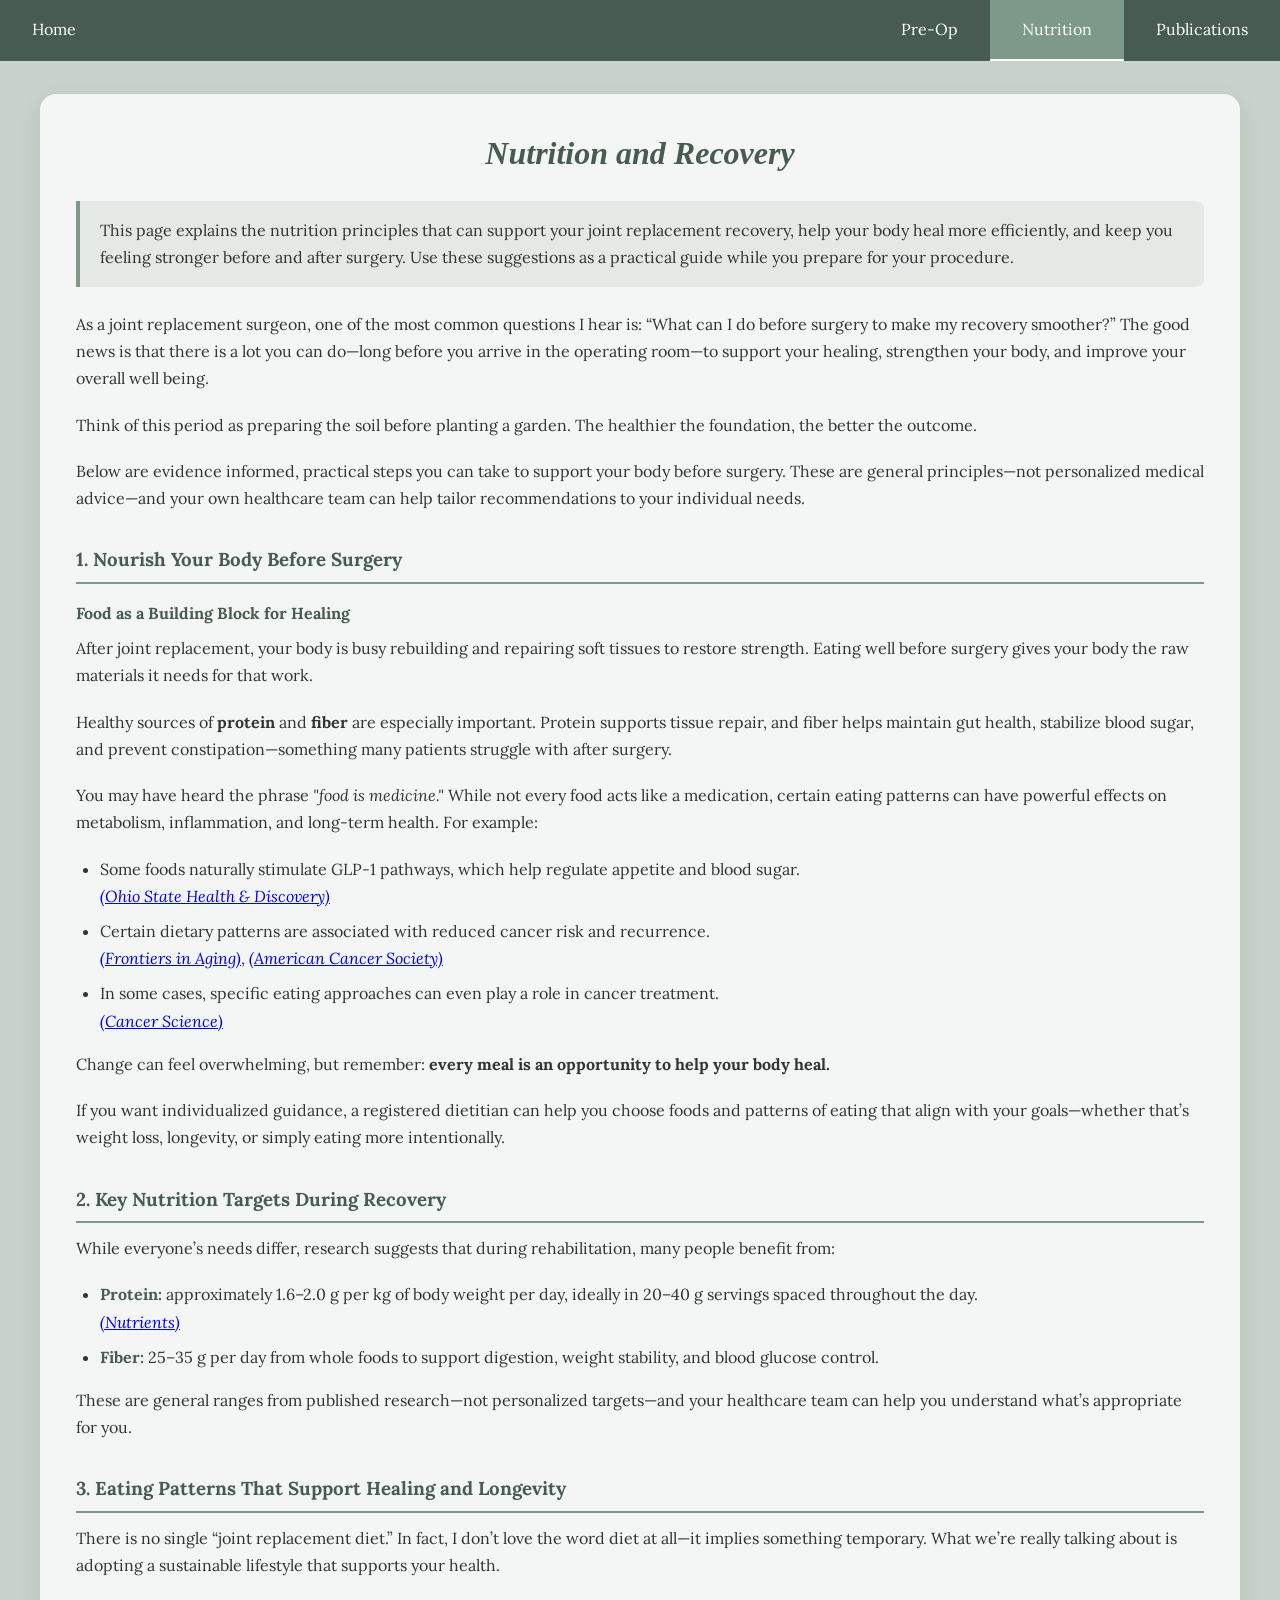
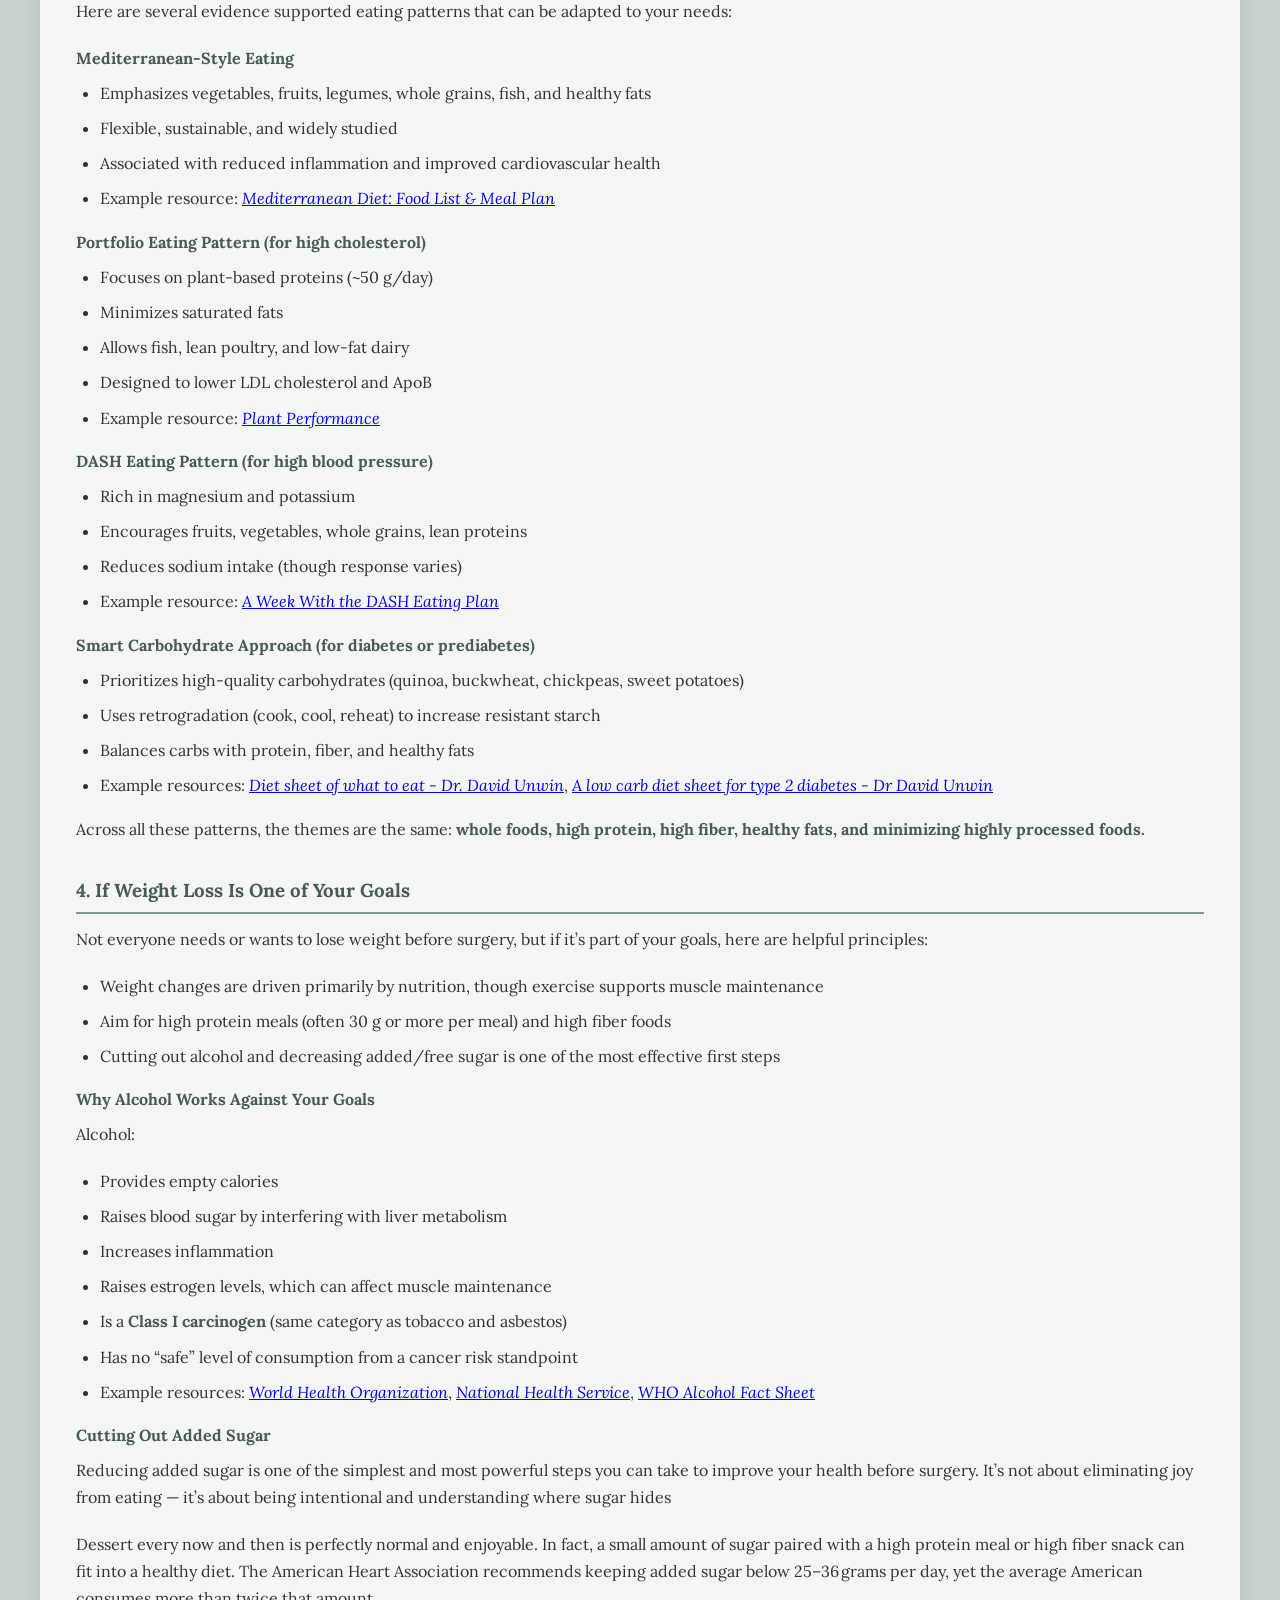
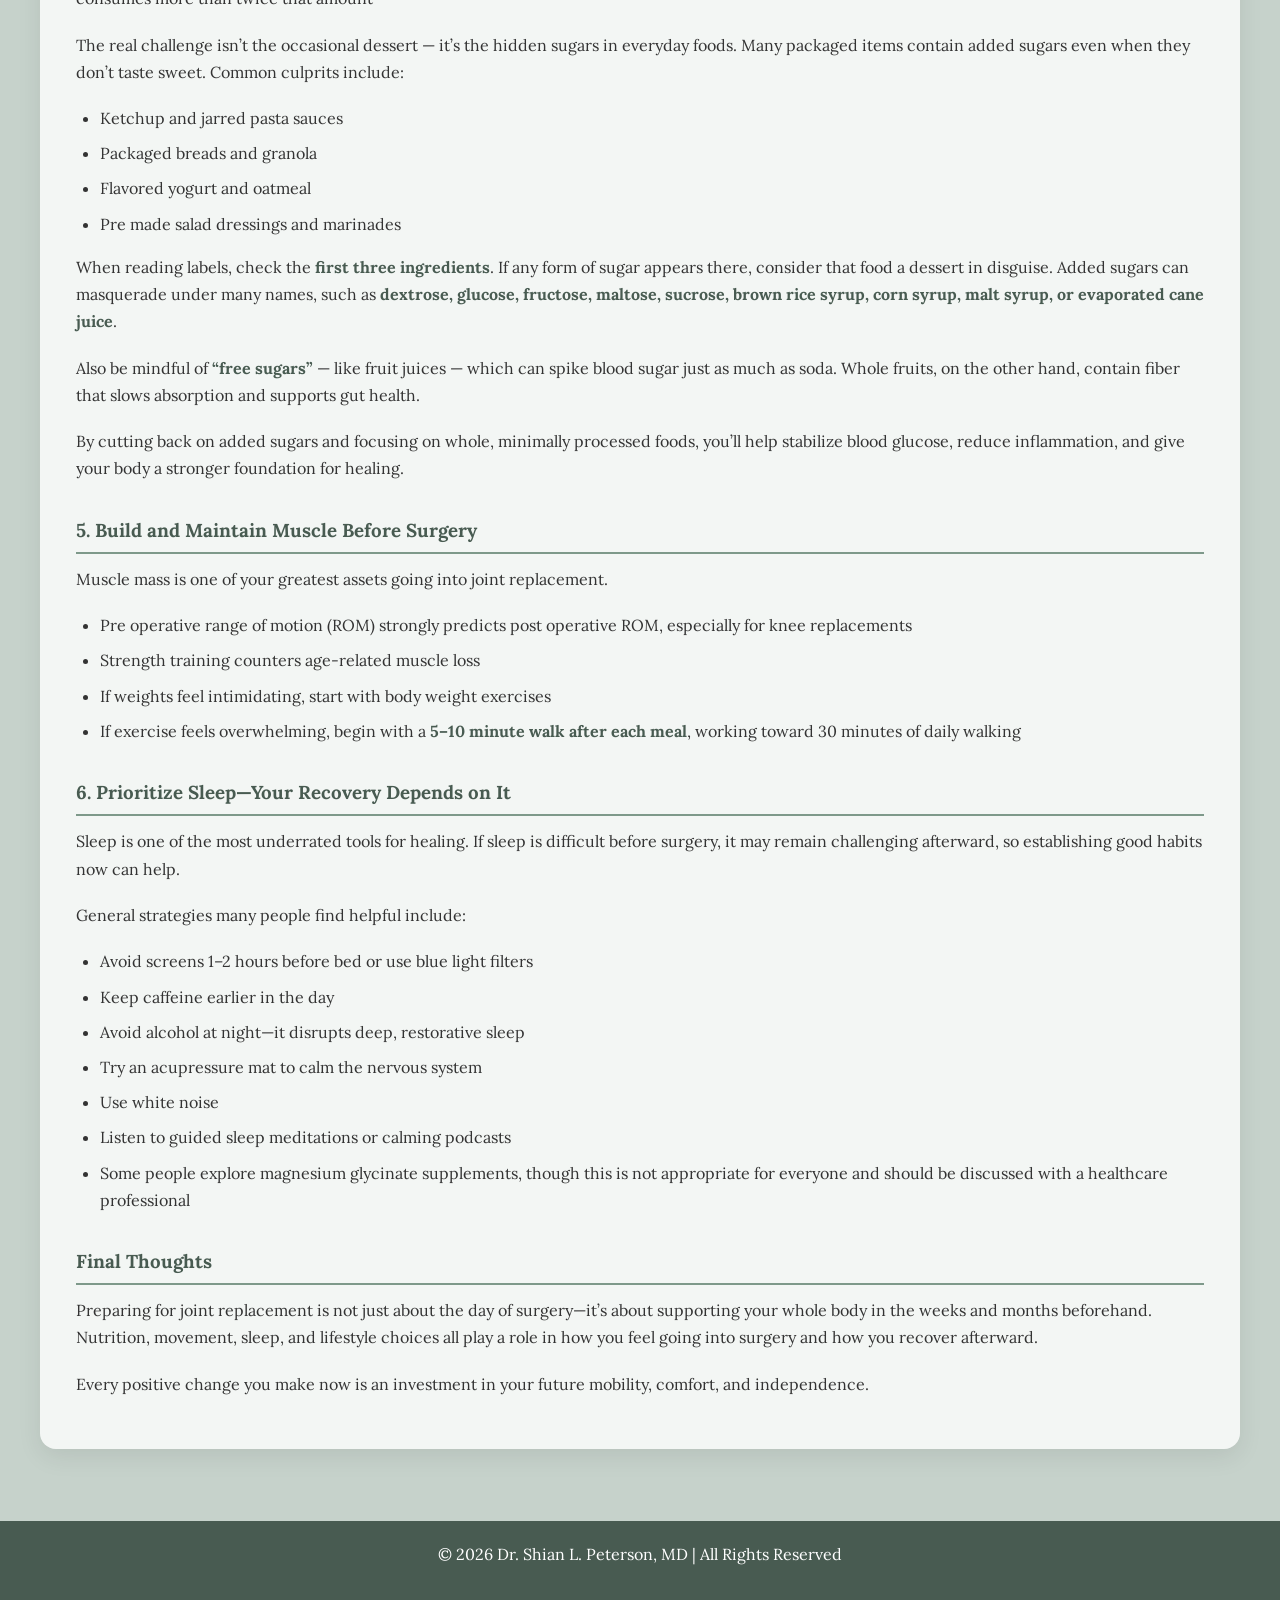
==== commit 6480faf1: "removed infograpic" ====
--- a/nutrition.html
+++ b/nutrition.html
@@ -111,8 +111,6 @@
             These are general ranges from published research—not personalized targets—and your healthcare team can help you understand what’s appropriate for you.
         </p>
 
-        <img src="images/nutrition_infographic.png" alt="Nutrition infographic for joint replacement recovery" class="content-image">
-
         <h3>3. Eating Patterns That Support Healing and Longevity</h3>
 
         <p>
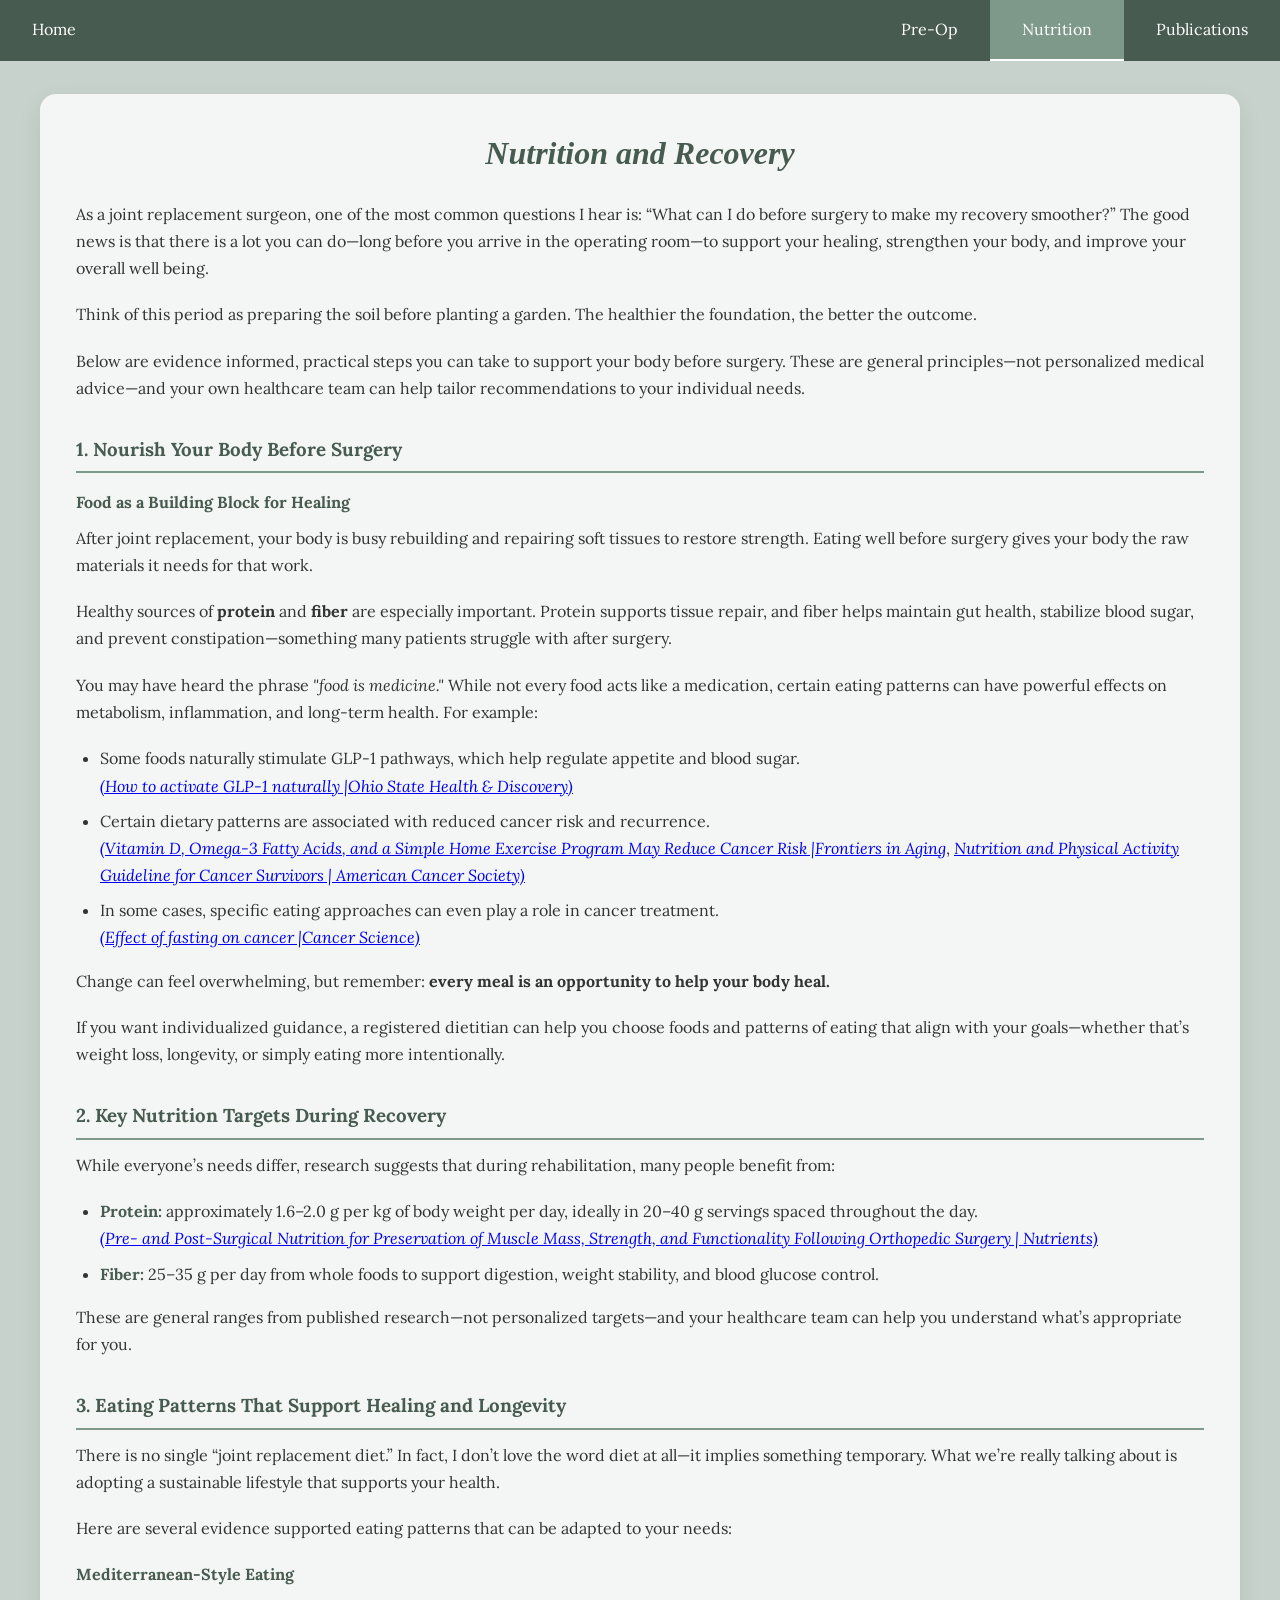
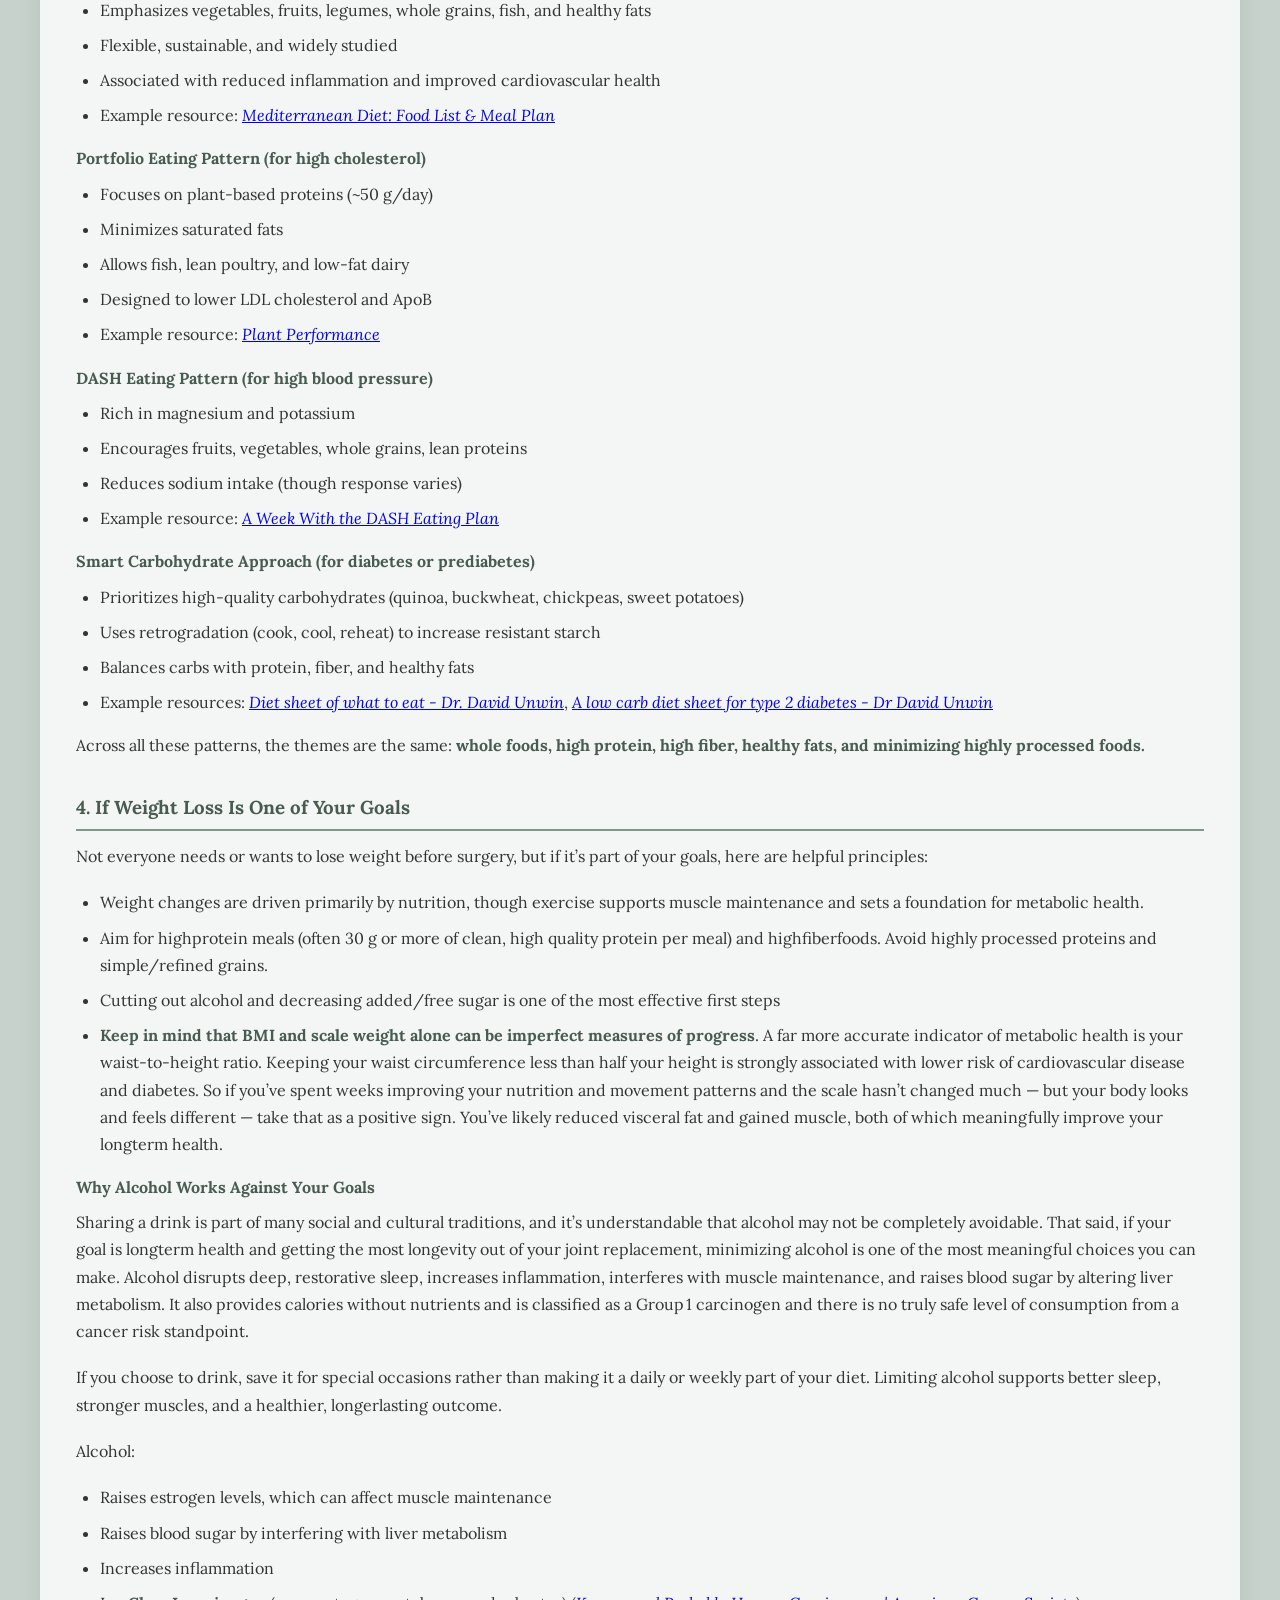
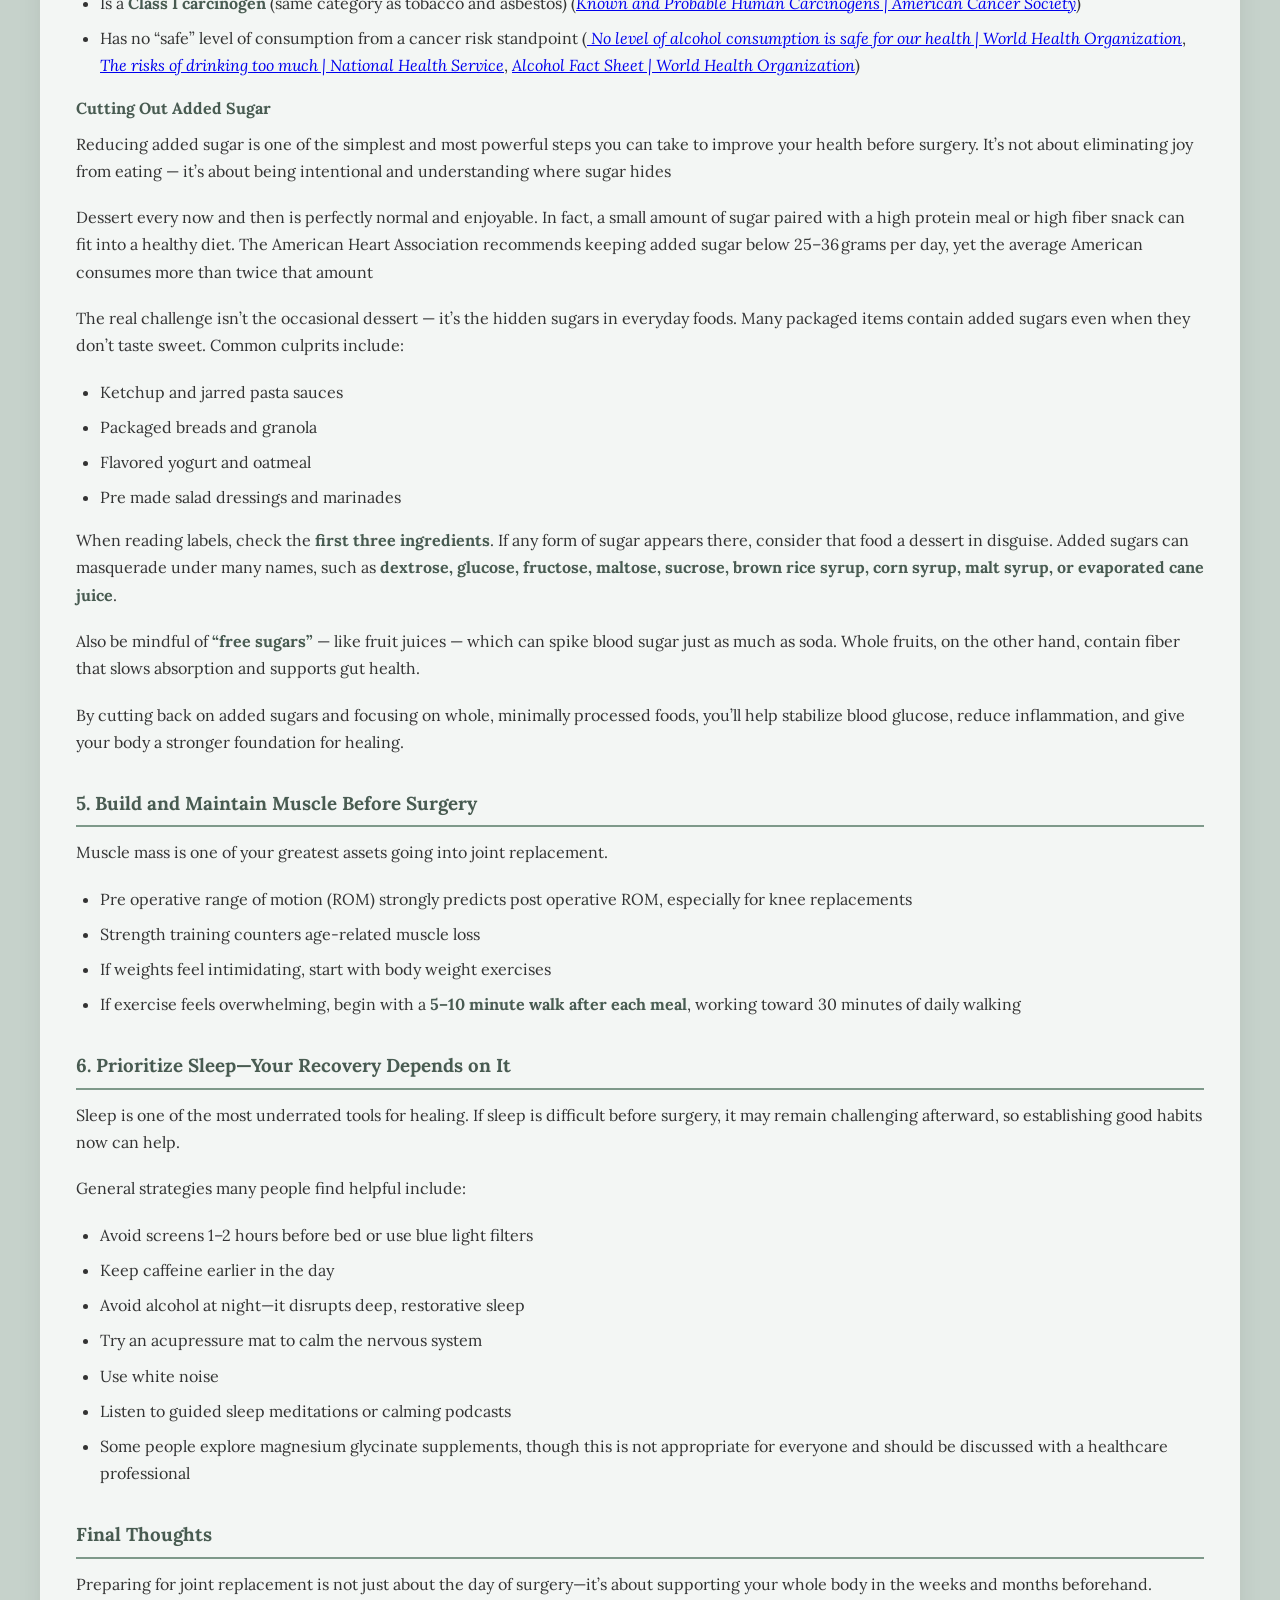
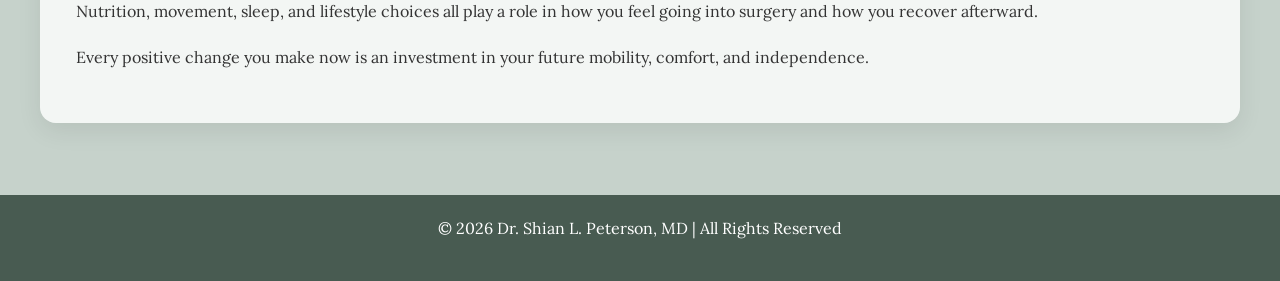
==== commit 47b2a9ff: "removed top page desc, updated nutrition page" ====
--- a/nutrition.html
+++ b/nutrition.html
@@ -39,10 +39,6 @@
         <h2 class="section-title">Nutrition and Recovery</h2>
 
         <p>
-            This page explains the nutrition principles that can support your joint replacement recovery, help your body heal more efficiently, and keep you feeling stronger before and after surgery. Use these suggestions as a practical guide while you prepare for your procedure.
-        </p>
-
-        <p>
             As a joint replacement surgeon, one of the most common questions I hear is: “What can I do before surgery to make my recovery smoother?” The good news is that there is a lot you can do—long before you arrive in the operating room—to support your healing, strengthen your body, and improve your overall well being.
         </p>
 
@@ -72,16 +68,16 @@
         <ul>
             <li>
                 Some foods naturally stimulate GLP-1 pathways, which help regulate appetite and blood sugar.
-                <br><a href="https://health.osu.edu/wellness/exercise-and-nutrition/activiating-glp-1-naturally" target="_blank"><em>(Ohio State Health & Discovery)</em></a>
+                <br><a href="https://health.osu.edu/wellness/exercise-and-nutrition/activiating-glp-1-naturally" target="_blank"><em>(How to activate GLP-1 naturally |Ohio State Health & Discovery)</em></a>
             </li>
             <li>
                 Certain dietary patterns are associated with reduced cancer risk and recurrence.
-                <br><a href="https://pmc.ncbi.nlm.nih.gov/articles/PMC9261319/" target="_blank"><em>(Frontiers in Aging)</em></a>, 
-                <a href="https://www.cancer.org/cancer/supportive-care/nutrition-activity-with-cancer/acs-nutrition-and-physical-activity-guideline-for-survivors.html" target="_blank"><em>(American Cancer Society)</em></a>
+                <br><a href="https://pmc.ncbi.nlm.nih.gov/articles/PMC9261319/" target="_blank"><em>(Vitamin D, Omega-3 Fatty Acids, and a Simple Home Exercise Program May Reduce Cancer Risk |Frontiers in Aging</em></a>, 
+                <a href="https://www.cancer.org/cancer/supportive-care/nutrition-activity-with-cancer/acs-nutrition-and-physical-activity-guideline-for-survivors.html" target="_blank"><em>Nutrition and Physical Activity Guideline for Cancer Survivors | American Cancer Society)</em></a>
             </li>
             <li>
                 In some cases, specific eating approaches can even play a role in cancer treatment.
-                <br><a href="https://pmc.ncbi.nlm.nih.gov/articles/PMC9530862/" target="_blank"><em>(Cancer Science)</em></a>
+                <br><a href="https://pmc.ncbi.nlm.nih.gov/articles/PMC9530862/" target="_blank"><em>(Effect of fasting on cancer |Cancer Science)</em></a>
             </li>
         </ul>
 
@@ -100,7 +96,7 @@
         <ul>
             <li>
                 <strong>Protein:</strong> approximately 1.6–2.0 g per kg of body weight per day, ideally in 20–40 g servings spaced throughout the day.
-                <br><a href="https://pmc.ncbi.nlm.nih.gov/articles/PMC8156786/#:~:text=During%20the%20rehabilitation%20period%2C%20protein,recommended%20%5B20%2C65%5D" target="_blank"><em>(Nutrients)</em></a>
+                <br><a href="https://pmc.ncbi.nlm.nih.gov/articles/PMC8156786/#:~:text=During%20the%20rehabilitation%20period%2C%20protein,recommended%20%5B20%2C65%5D" target="_blank"><em>(Pre- and Post-Surgical Nutrition for Preservation of Muscle Mass, Strength, and Functionality Following Orthopedic Surgery | Nutrients)</em></a>
             </li>
             <li>
                 <strong>Fiber:</strong> 25–35 g per day from whole foods to support digestion, weight stability, and blood glucose control.
@@ -164,23 +160,32 @@
         </p>
 
         <ul>
-            <li>Weight changes are driven primarily by nutrition, though exercise supports muscle maintenance</li>
-            <li>Aim for high protein meals (often 30 g or more per meal) and high fiber foods</li>
+            <li>Weight changes are driven primarily by nutrition, though exercise supports muscle maintenance and sets a foundation for metabolic health.</li>
+            <li>Aim for highprotein meals (often 30 g or more of clean, high quality protein per meal) and highfiberfoods. Avoid highly processed proteins and simple/refined grains.</li>
             <li>Cutting out alcohol and decreasing added/free sugar is one of the most effective first steps</li>
+            <li><strong>Keep in mind that BMI and scale weight alone can be imperfect measures of progress</strong>. A far more accurate indicator of metabolic health is your waist-to-height ratio. Keeping your waist circumference less than half your height is strongly associated with lower risk of cardiovascular disease and diabetes. So if you’ve spent weeks improving your nutrition and movement patterns and the scale hasn’t changed much — but your body looks and feels different — take that as a positive sign. You’ve likely reduced visceral fat and gained muscle, both of which meaningfully improve your longterm health.</li>
         </ul>
 
         <h4>Why Alcohol Works Against Your Goals</h4>
 
-        <p>Alcohol:</p>
-
-        <ul>
-            <li>Provides empty calories</li>
+        <p>
+            Sharing a drink is part of many social and cultural traditions, and it’s understandable that alcohol may not be completely avoidable. That said, if your goal is longterm health and getting the most longevity out of your joint replacement, minimizing alcohol is one of the most meaningful choices you can make. Alcohol disrupts deep, restorative sleep, increases inflammation, interferes with muscle maintenance, and raises blood sugar by altering liver metabolism. It also provides calories without nutrients and is classified as a Group 1 carcinogen and there is no truly safe level of consumption from a cancer risk standpoint.
+        </p>
+
+        <p>
+            If you choose to drink, save it for special occasions rather than making it a daily or weekly part of your diet. Limiting alcohol supports better sleep, stronger muscles, and a healthier, longerlasting outcome.
+        </p>
+
+        <p>
+            Alcohol:
+        </p>
+
+        <ul>
+            <li>Raises estrogen levels, which can affect muscle maintenance</li>
             <li>Raises blood sugar by interfering with liver metabolism</li>
             <li>Increases inflammation</li>
-            <li>Raises estrogen levels, which can affect muscle maintenance</li>
-            <li>Is a <strong>Class I carcinogen</strong> (same category as tobacco and asbestos)</li>
-            <li>Has no “safe” level of consumption from a cancer risk standpoint</li>
-            <li>Example resources:  <a href="https://www.who.int/europe/news/item/04-01-2023-no-level-of-alcohol-consumption-is-safe-for-our-health" target="_blank"><em>World Health Organization</em></a>, <a href="https://www.nhs.uk/live-well/alcohol-advice/the-risks-of-drinking-too-much/" target="_blank"><em>National Health Service</em></a>, <a href="https://www.who.int/news-room/fact-sheets/detail/alcohol" target="_blank"><em>WHO Alcohol Fact Sheet</em></a></li>
+            <li>Is a <strong>Class I carcinogen</strong> (same category as tobacco and asbestos) (<a href="https://www.cancer.org/cancer/risk-prevention/understanding-cancer-risk/known-and-probable-human-carcinogens.html" target="_blank"><em>Known and Probable Human Carcinogens | American Cancer Society</em></a>)</li>
+            <li>Has no “safe” level of consumption from a cancer risk standpoint (<a href="https://www.who.int/europe/news/item/04-01-2023-no-level-of-alcohol-consumption-is-safe-for-our-health" target="_blank"><em> No level of alcohol consumption is safe for our health | World Health Organization</em></a>, <a href="https://www.nhs.uk/live-well/alcohol-advice/the-risks-of-drinking-too-much/" target="_blank"><em>The risks of drinking too much | National Health Service</em></a>, <a href="https://www.who.int/news-room/fact-sheets/detail/alcohol" target="_blank"><em>Alcohol Fact Sheet | World Health Organization</em></a>)</li>
         </ul>
 
         <h4>Cutting Out Added Sugar</h4>
--- a/css/style.css
+++ b/css/style.css
@@ -392,6 +392,19 @@
     text-align: center;
 }
 
+.home-standard-section {
+    width: 100%;
+}
+
+.home-standard-section .two-col-grid {
+    grid-template-columns: repeat(2, minmax(0, 1fr));
+    justify-items: stretch;
+}
+
+.home-standard-section .card-base {
+    max-width: none;
+}
+
 @media (max-width: 900px) {
     .section-aahks {
         text-align: center;
@@ -417,14 +430,6 @@
     font-size: 2rem;
     margin-bottom: 1.25rem;
     text-align: center;
-}
-
-.preop-page .section > p:first-of-type {
-    background: rgba(198, 210, 203, 0.35);
-    border-left: 4px solid var(--accent-color);
-    border-radius: 0 8px 8px 0;
-    padding: 1rem 1.25rem;
-    margin-bottom: 1.5rem;
 }
 
 .preop-page .section h3 {
@@ -747,9 +752,19 @@
         gap: 1.25rem;
     }
 
+    .home-standard-section .two-col-grid {
+        grid-template-columns: 1fr;
+        justify-items: stretch;
+    }
+
     .card-base {
         width: min(100%, 425px);
         max-width: 425px;
+    }
+
+    .home-standard-section .card-base {
+        width: 100%;
+        max-width: none;
     }
 }
 
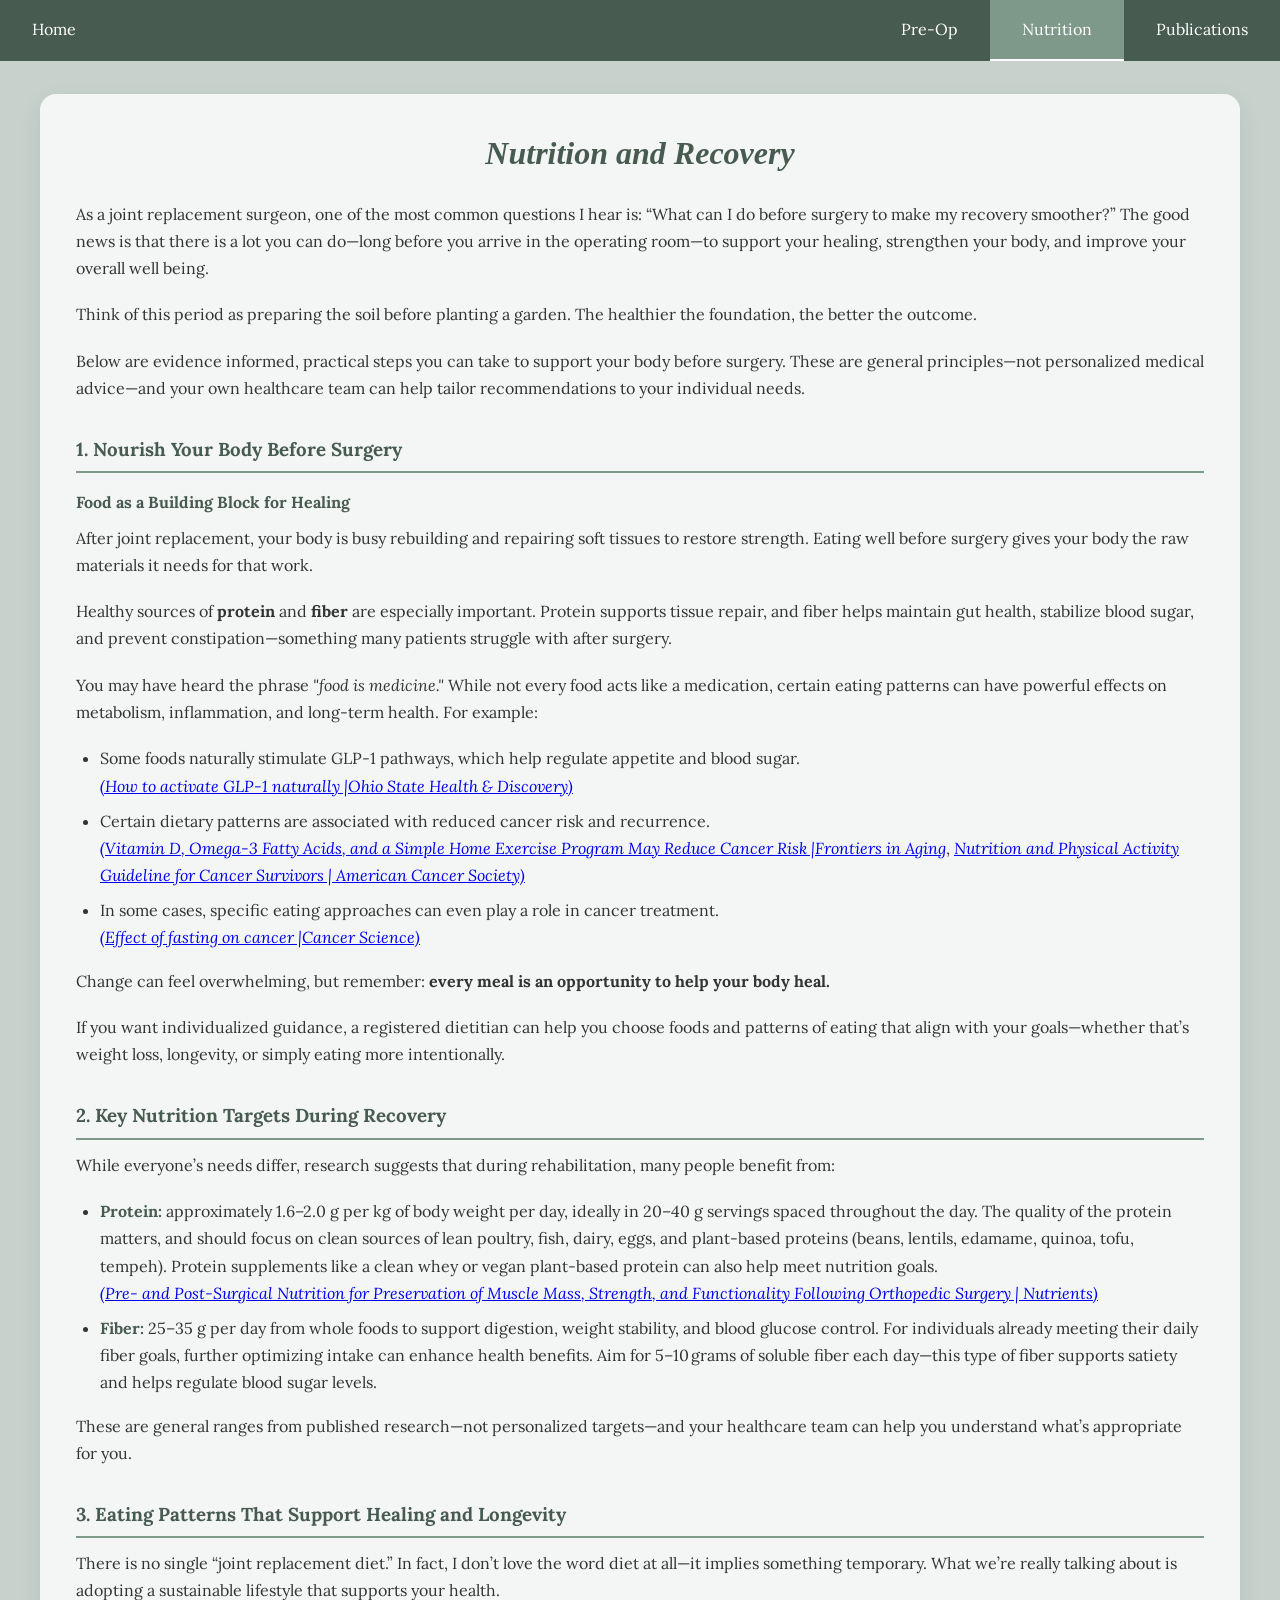
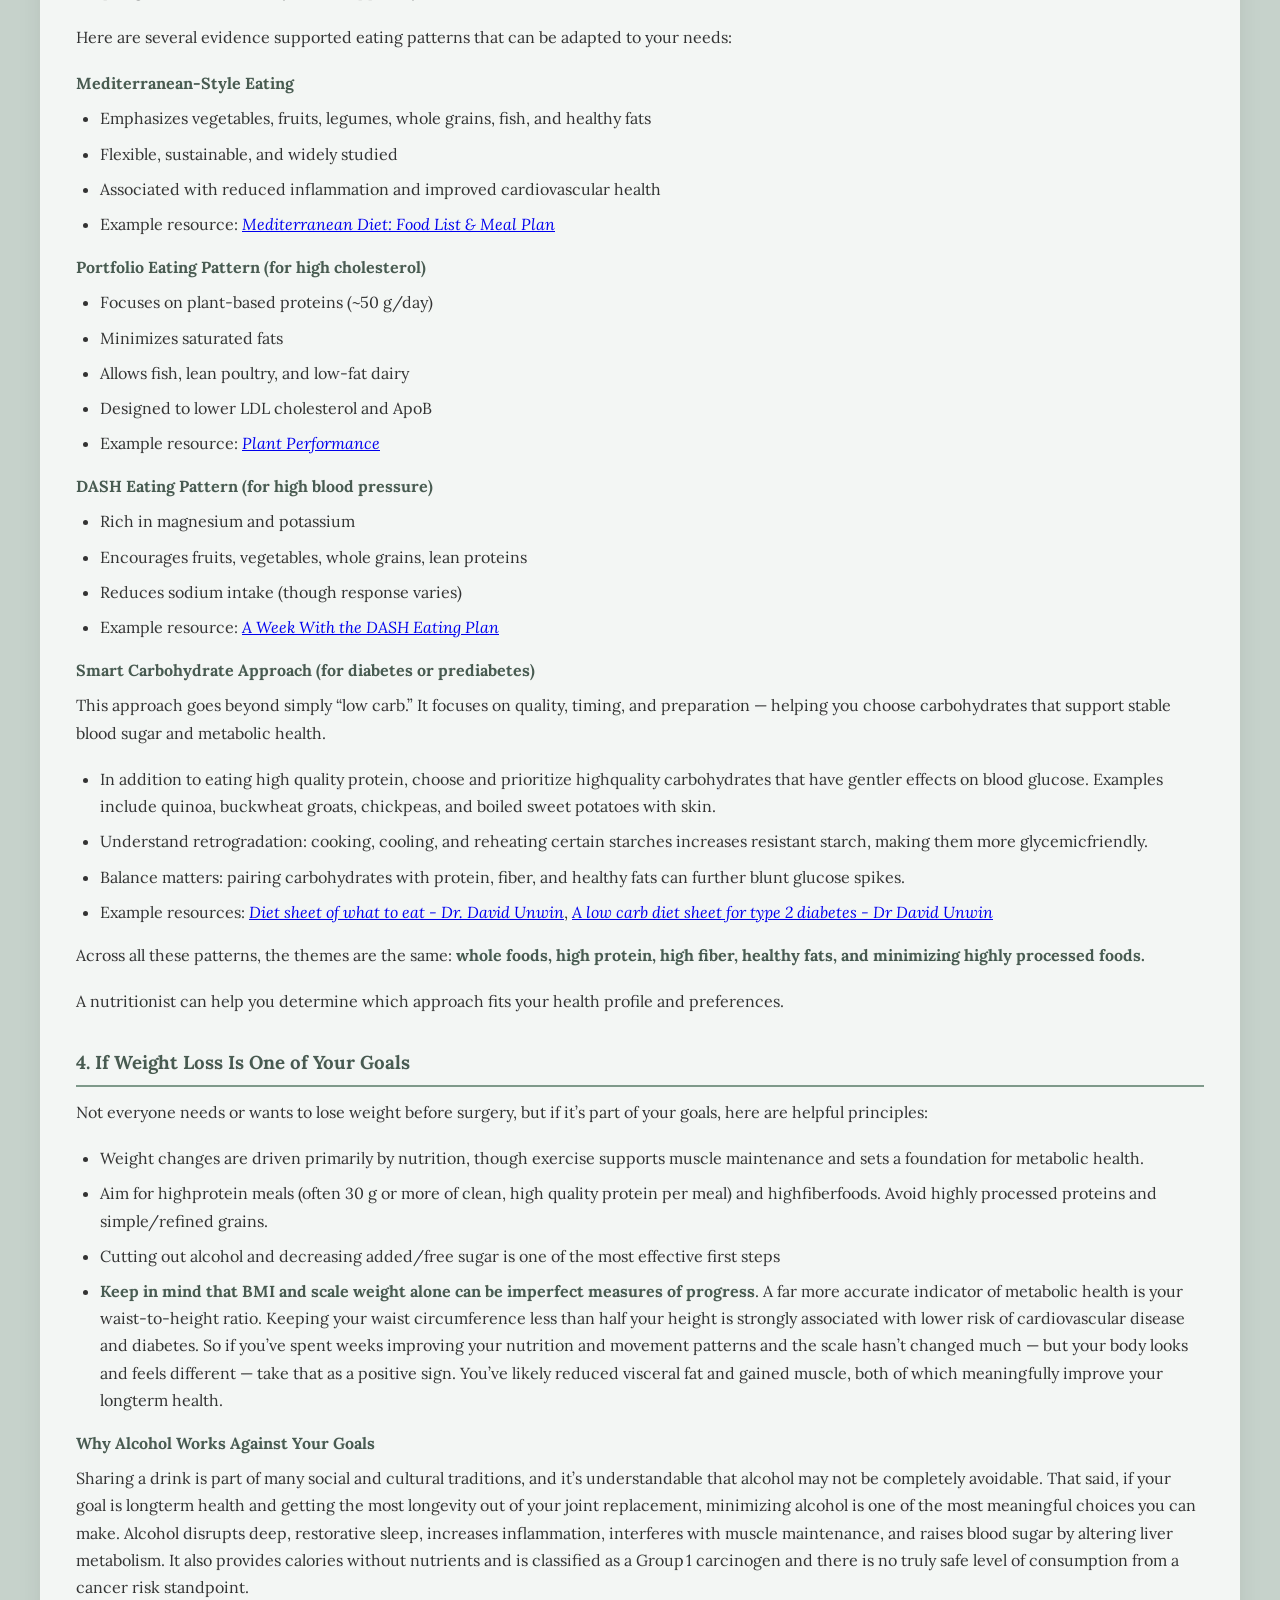
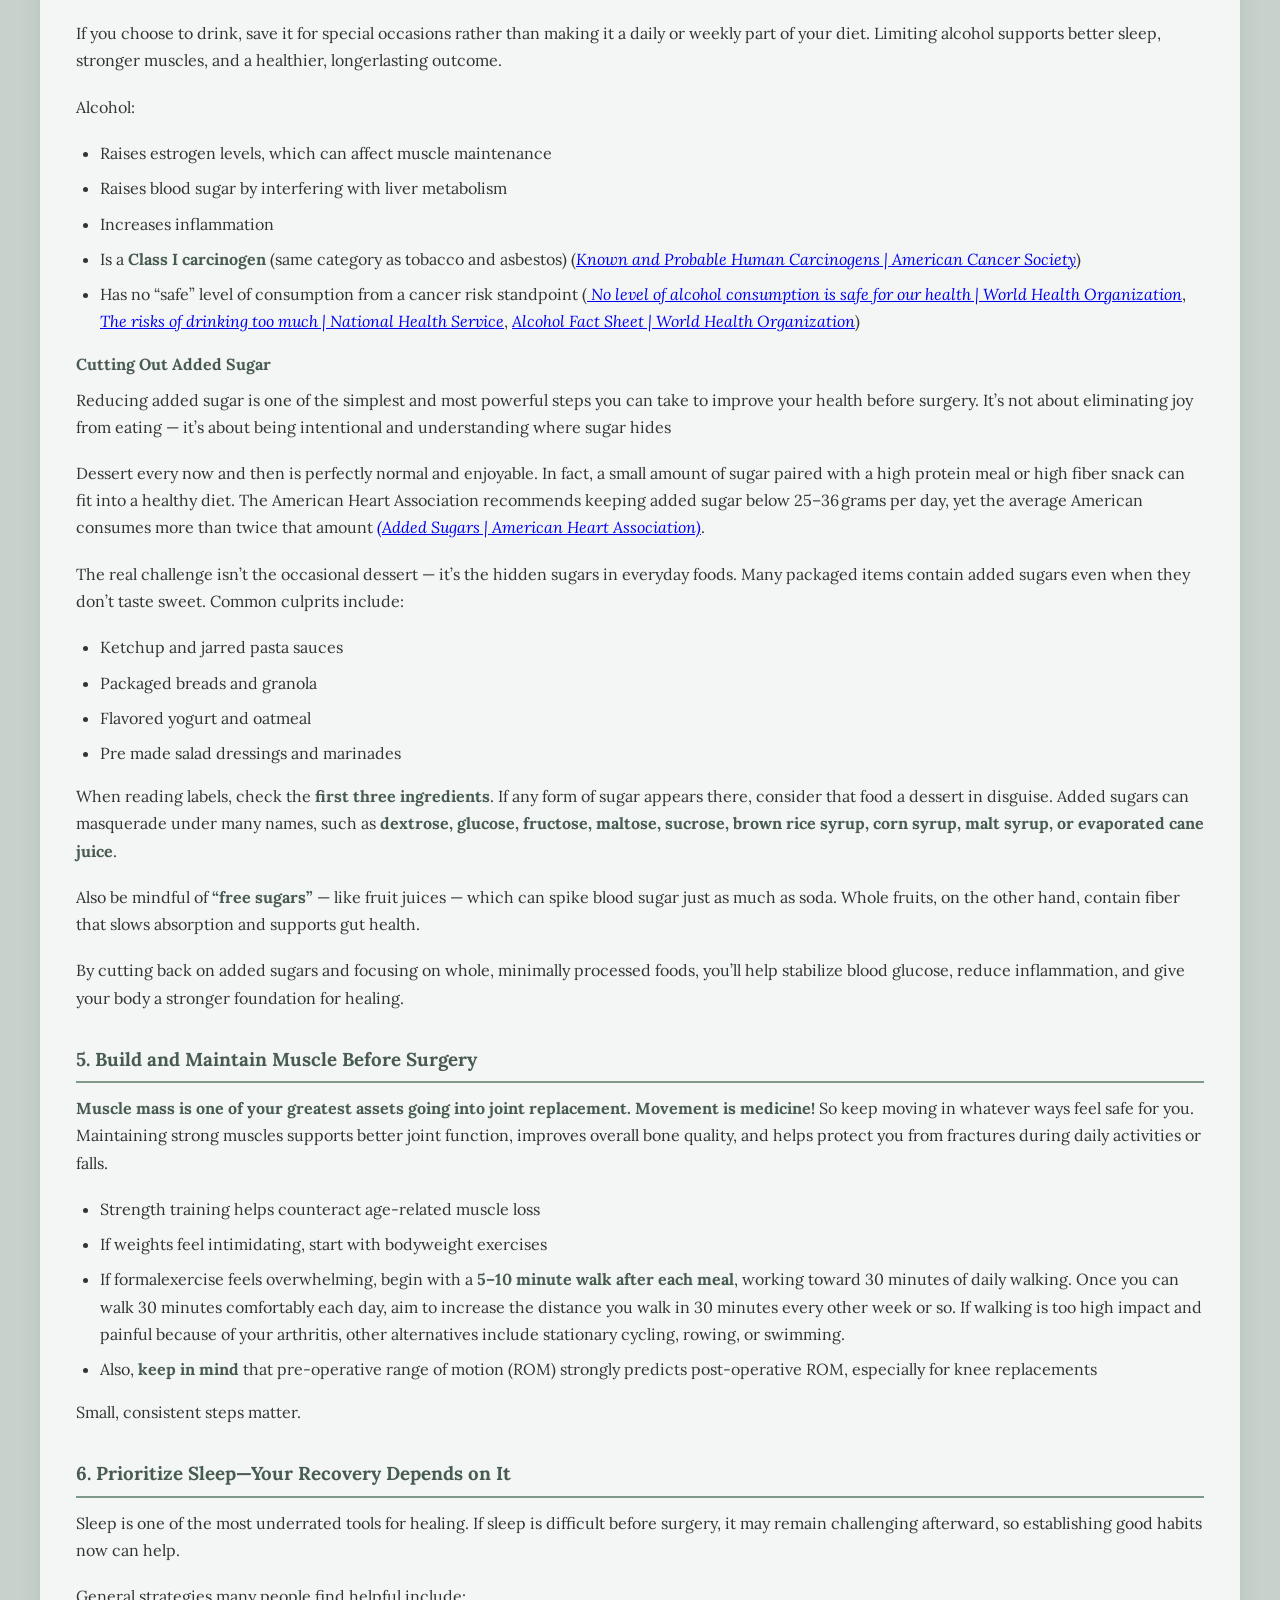
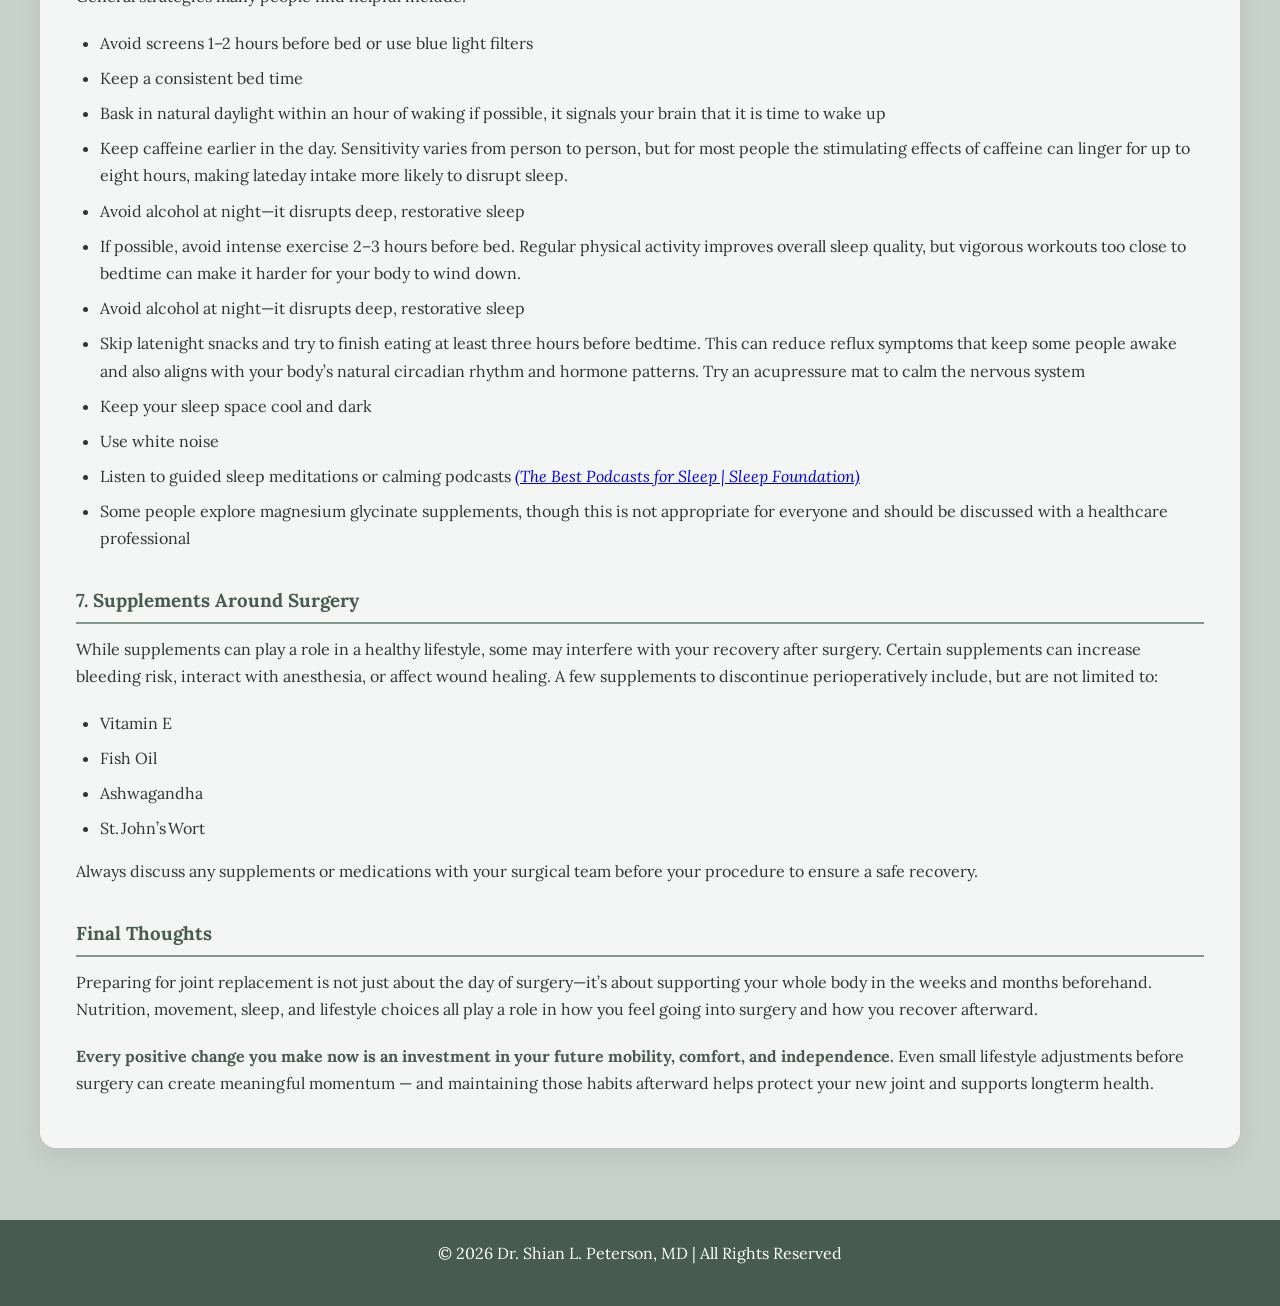
==== commit c0b43440: "Added supplements section" ====
--- a/nutrition.html
+++ b/nutrition.html
@@ -95,12 +95,11 @@
 
         <ul>
             <li>
-                <strong>Protein:</strong> approximately 1.6–2.0 g per kg of body weight per day, ideally in 20–40 g servings spaced throughout the day.
+                <strong>Protein:</strong> approximately 1.6–2.0 g per kg of body weight per day, ideally in 20–40 g servings spaced throughout the day. The quality of the protein matters, and should focus on clean sources of lean poultry, fish, dairy, eggs, and plant-based proteins (beans, lentils, edamame, quinoa, tofu, tempeh). Protein supplements like a clean whey or vegan plant-based protein can also help meet nutrition goals.
                 <br><a href="https://pmc.ncbi.nlm.nih.gov/articles/PMC8156786/#:~:text=During%20the%20rehabilitation%20period%2C%20protein,recommended%20%5B20%2C65%5D" target="_blank"><em>(Pre- and Post-Surgical Nutrition for Preservation of Muscle Mass, Strength, and Functionality Following Orthopedic Surgery | Nutrients)</em></a>
             </li>
             <li>
-                <strong>Fiber:</strong> 25–35 g per day from whole foods to support digestion, weight stability, and blood glucose control.
-            </li>
+                <strong>Fiber:</strong> 25–35 g per day from whole foods to support digestion, weight stability, and blood glucose control. For individuals already meeting their daily fiber goals, further optimizing intake can enhance health benefits. Aim for 5–10 grams of soluble fiber each day—this type of fiber supports satiety and helps regulate blood sugar levels.</li>
         </ul>
 
         <p>
@@ -142,15 +141,24 @@
         </ul>
 
         <h4>Smart Carbohydrate Approach (for diabetes or prediabetes)</h4>
-        <ul>
-            <li>Prioritizes high-quality carbohydrates (quinoa, buckwheat, chickpeas, sweet potatoes)</li>
-            <li>Uses retrogradation (cook, cool, reheat) to increase resistant starch</li>
-            <li>Balances carbs with protein, fiber, and healthy fats</li>
+
+        <p>
+            This approach goes beyond simply “low carb.” It focuses on quality, timing, and preparation — helping you choose carbohydrates that support stable blood sugar and metabolic health.
+        </p>
+
+        <ul>
+            <li>In addition to eating high quality protein, choose and prioritize highquality carbohydrates that have gentler effects on blood glucose. Examples include quinoa, buckwheat groats, chickpeas, and boiled sweet potatoes with skin.</li>
+            <li>Understand retrogradation: cooking, cooling, and reheating certain starches increases resistant starch, making them more glycemicfriendly.</li>
+            <li>Balance matters: pairing carbohydrates with protein, fiber, and healthy fats can further blunt glucose spikes.</li>
             <li>Example resources: <a href="https://www.dietdoctor.com/wp-content/uploads/2017/11/Diet-sheet-of-what-to-eat-with-Dr.-David-Unwin.pdf" target="_blank"><em>Diet sheet of what to eat - Dr. David Unwin</em></a>, <a href="https://pathwaysbc-production-content-item-documents.s3.amazonaws.com/documents/5534/original/A%20low%20carb%20diet%20sheet%20for%20type%202%20diabetes%20-%20Dr%20David%20Unwin.pdf?1637547088" target="_blank"><em>A low carb diet sheet for type 2 diabetes - Dr David Unwin</em></a></li>
         </ul>
 
         <p>
             Across all these patterns, the themes are the same: <strong>whole foods, high protein, high fiber, healthy fats, and minimizing highly processed foods.</strong>
+        </p>
+
+        <p>
+            A nutritionist can help you determine which approach fits your health profile and preferences.
         </p>
 
         <h3>4. If Weight Loss Is One of Your Goals</h3>
@@ -194,7 +202,7 @@
         </p>
 
         <p>
-            Dessert every now and then is perfectly normal and enjoyable. In fact, a small amount of sugar paired with a high protein meal or high fiber snack can fit into a healthy diet. The American Heart Association recommends keeping added sugar below 25–36 grams per day, yet the average American consumes more than twice that amount 
+            Dessert every now and then is perfectly normal and enjoyable. In fact, a small amount of sugar paired with a high protein meal or high fiber snack can fit into a healthy diet. The American Heart Association recommends keeping added sugar below 25–36 grams per day, yet the average American consumes more than twice that amount <a href="https://www.heart.org/en/health-topics/diet-and-physical-activity/added-sugar" target="_blank"><em>(Added Sugars | American Heart Association)</em></a>. 
         </p>
 
         <p>
@@ -224,15 +232,20 @@
         <h3>5. Build and Maintain Muscle Before Surgery</h3>
 
         <p>
-            Muscle mass is one of your greatest assets going into joint replacement.
-        </p>
-
-        <ul>
-            <li>Pre operative range of motion (ROM) strongly predicts post operative ROM, especially for knee replacements</li>
-            <li>Strength training counters age-related muscle loss</li>
-            <li>If weights feel intimidating, start with body weight exercises</li>
-            <li>If exercise feels overwhelming, begin with a <strong>5–10 minute walk after each meal</strong>, working toward 30 minutes of daily walking</li>
-        </ul>
+            <strong>Muscle mass is one of your greatest assets going into joint replacement. Movement is medicine!</strong> So keep moving in whatever ways feel safe for you. Maintaining strong muscles supports better joint function, improves overall bone quality, and helps protect you from fractures during daily activities or falls.
+        </p>
+
+        <ul>
+            
+            <li>Strength training helps counteract age-related muscle loss</li>
+            <li>If weights feel intimidating, start with bodyweight exercises</li>
+            <li>If formalexercise feels overwhelming, begin with a <strong>5–10 minute walk after each meal</strong>, working toward 30 minutes of daily walking. Once you can walk 30 minutes comfortably each day, aim to increase the distance you walk in 30 minutes every other week or so. If walking is too high impact and painful because of your arthritis, other alternatives include stationary cycling, rowing, or swimming.</li>
+            <li>Also, <strong>keep in mind</strong> that pre-operative range of motion (ROM) strongly predicts post-operative ROM, especially for knee replacements</li>
+        </ul>
+
+        <p>
+            Small, consistent steps matter.
+        </p>
 
         <h3>6. Prioritize Sleep—Your Recovery Depends on It</h3>
 
@@ -246,21 +259,43 @@
 
         <ul>
             <li>Avoid screens 1–2 hours before bed or use blue light filters</li>
-            <li>Keep caffeine earlier in the day</li>
+            <li>Keep a consistent bed time</li>
+            <li>Bask in natural daylight within an hour of waking if possible, it signals your brain that it is time to wake up</li>
+            <li>Keep caffeine earlier in the day. Sensitivity varies from person to person, but for most people the stimulating effects of caffeine can linger for up to eight hours, making lateday intake more likely to disrupt sleep.</li>            <li>Avoid alcohol at night—it disrupts deep, restorative sleep</li>
+            <li>If possible, avoid intense exercise 2–3 hours before bed. Regular physical activity improves overall sleep quality, but vigorous workouts too close to bedtime can make it harder for your body to wind down.</li>
             <li>Avoid alcohol at night—it disrupts deep, restorative sleep</li>
-            <li>Try an acupressure mat to calm the nervous system</li>
+            <li>Skip latenight snacks and try to finish eating at least three hours before bedtime. This can reduce reflux symptoms that keep some people awake and also aligns with your body’s natural circadian rhythm and hormone patterns. Try an acupressure mat to calm the nervous system</li>
+            <li>Keep your sleep space cool and dark</li>
             <li>Use white noise</li>
-            <li>Listen to guided sleep meditations or calming podcasts</li>
+            <li>Listen to guided sleep meditations or calming podcasts <a href="https://www.sleepfoundation.org/best-sleep-products/best-podcasts-for-sleep" target="_blank"><em>(The Best Podcasts for Sleep | Sleep Foundation)</em></a></li>
             <li>Some people explore magnesium glycinate supplements, though this is not appropriate for everyone and should be discussed with a healthcare professional</li>
         </ul>
 
+
+        <h3>7. Supplements Around Surgery</h3>
+
+        <p>
+           While supplements can play a role in a healthy lifestyle, some may interfere with your recovery after surgery. Certain supplements can increase bleeding risk, interact with anesthesia, or affect wound healing. A few supplements to discontinue perioperatively include, but are not limited to:
+        </p>
+        
+        <ul>
+            <li>Vitamin E</li>
+            <li>Fish Oil</li>
+            <li>Ashwagandha</li>
+            <li>St. John’s Wort</li>
+        </ul>
+
+        <p>
+            Always discuss any supplements or medications with your surgical team before your procedure to ensure a safe recovery.
+        </p>
+
         <h3>Final Thoughts</h3>
         <p>
             Preparing for joint replacement is not just about the day of surgery—it’s about supporting your whole body in the weeks and months beforehand. Nutrition, movement, sleep, and lifestyle choices all play a role in how you feel going into surgery and how you recover afterward.
         </p>
 
         <p>
-            Every positive change you make now is an investment in your future mobility, comfort, and independence.
+            <strong>Every positive change you make now is an investment in your future mobility, comfort, and independence.</strong> Even small lifestyle adjustments before surgery can create meaningful momentum — and maintaining those habits afterward helps protect your new joint and supports longterm health.
         </p>
     </section>
 
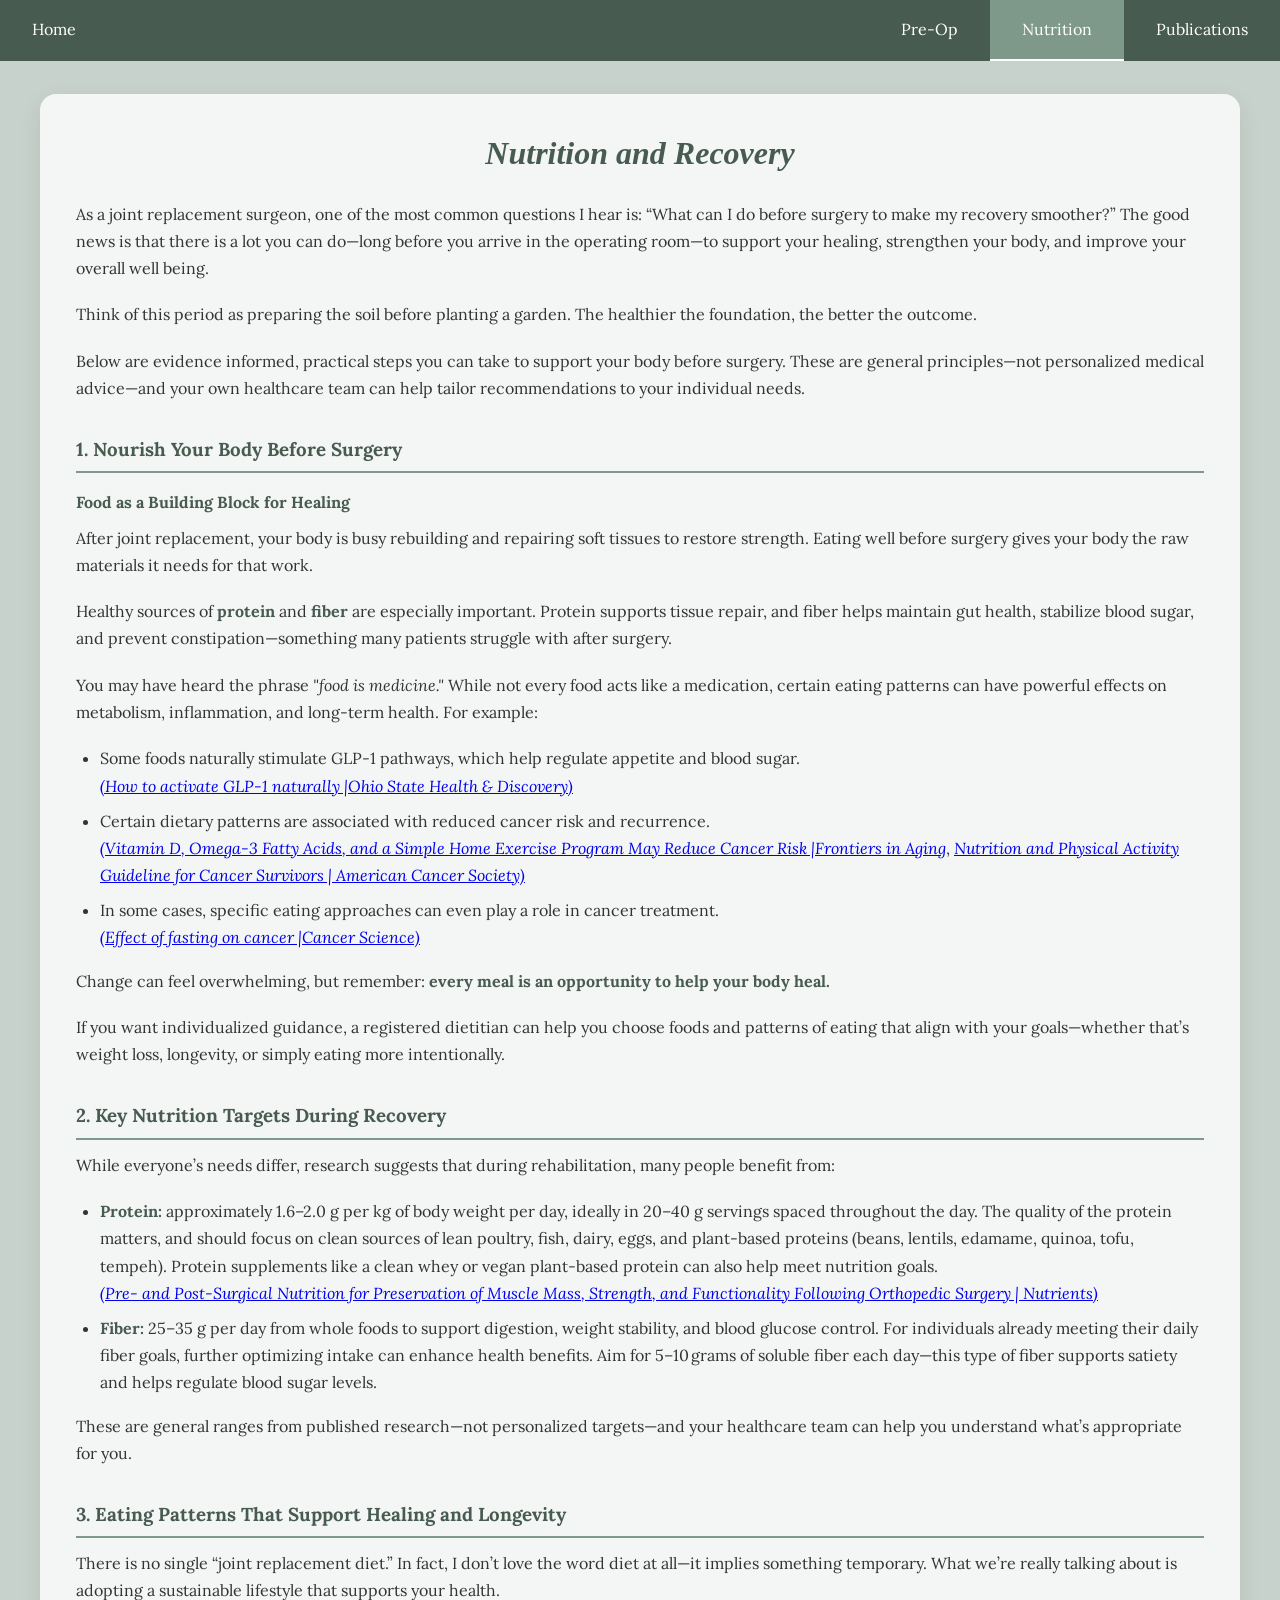
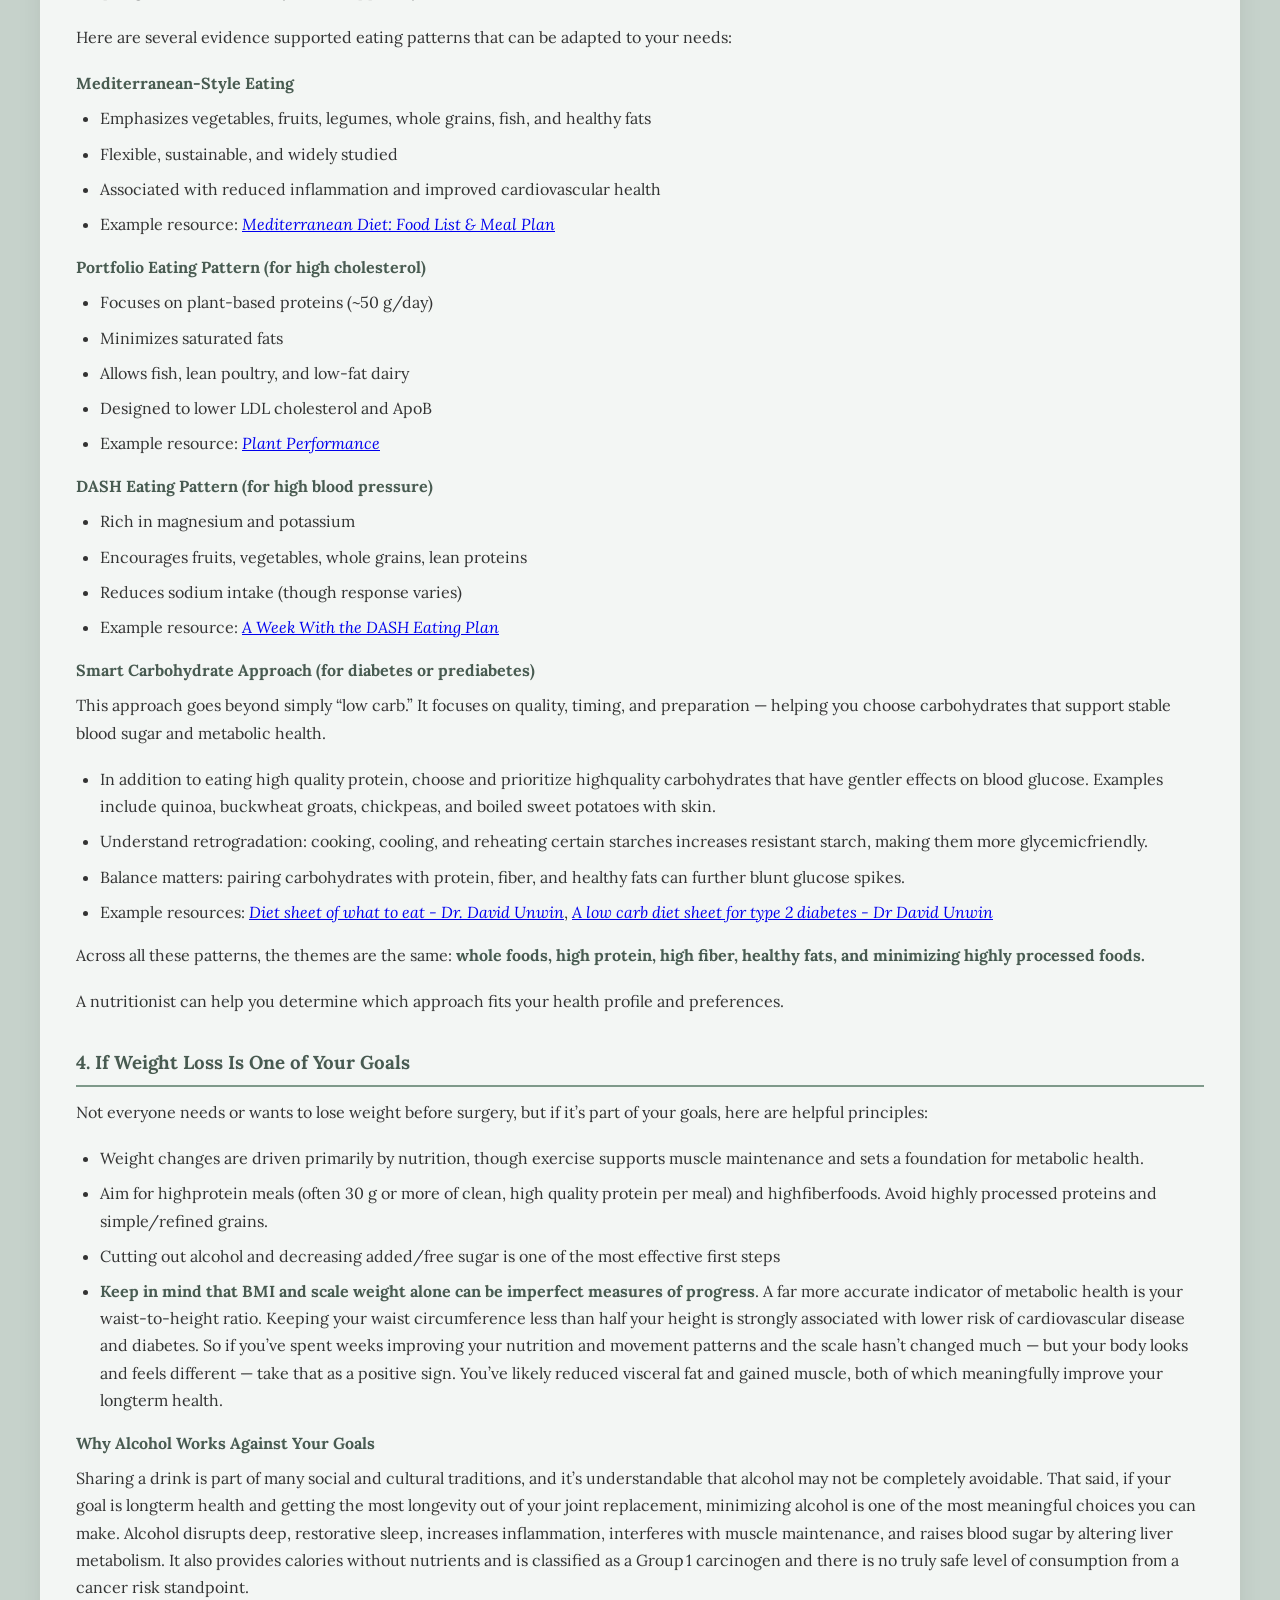
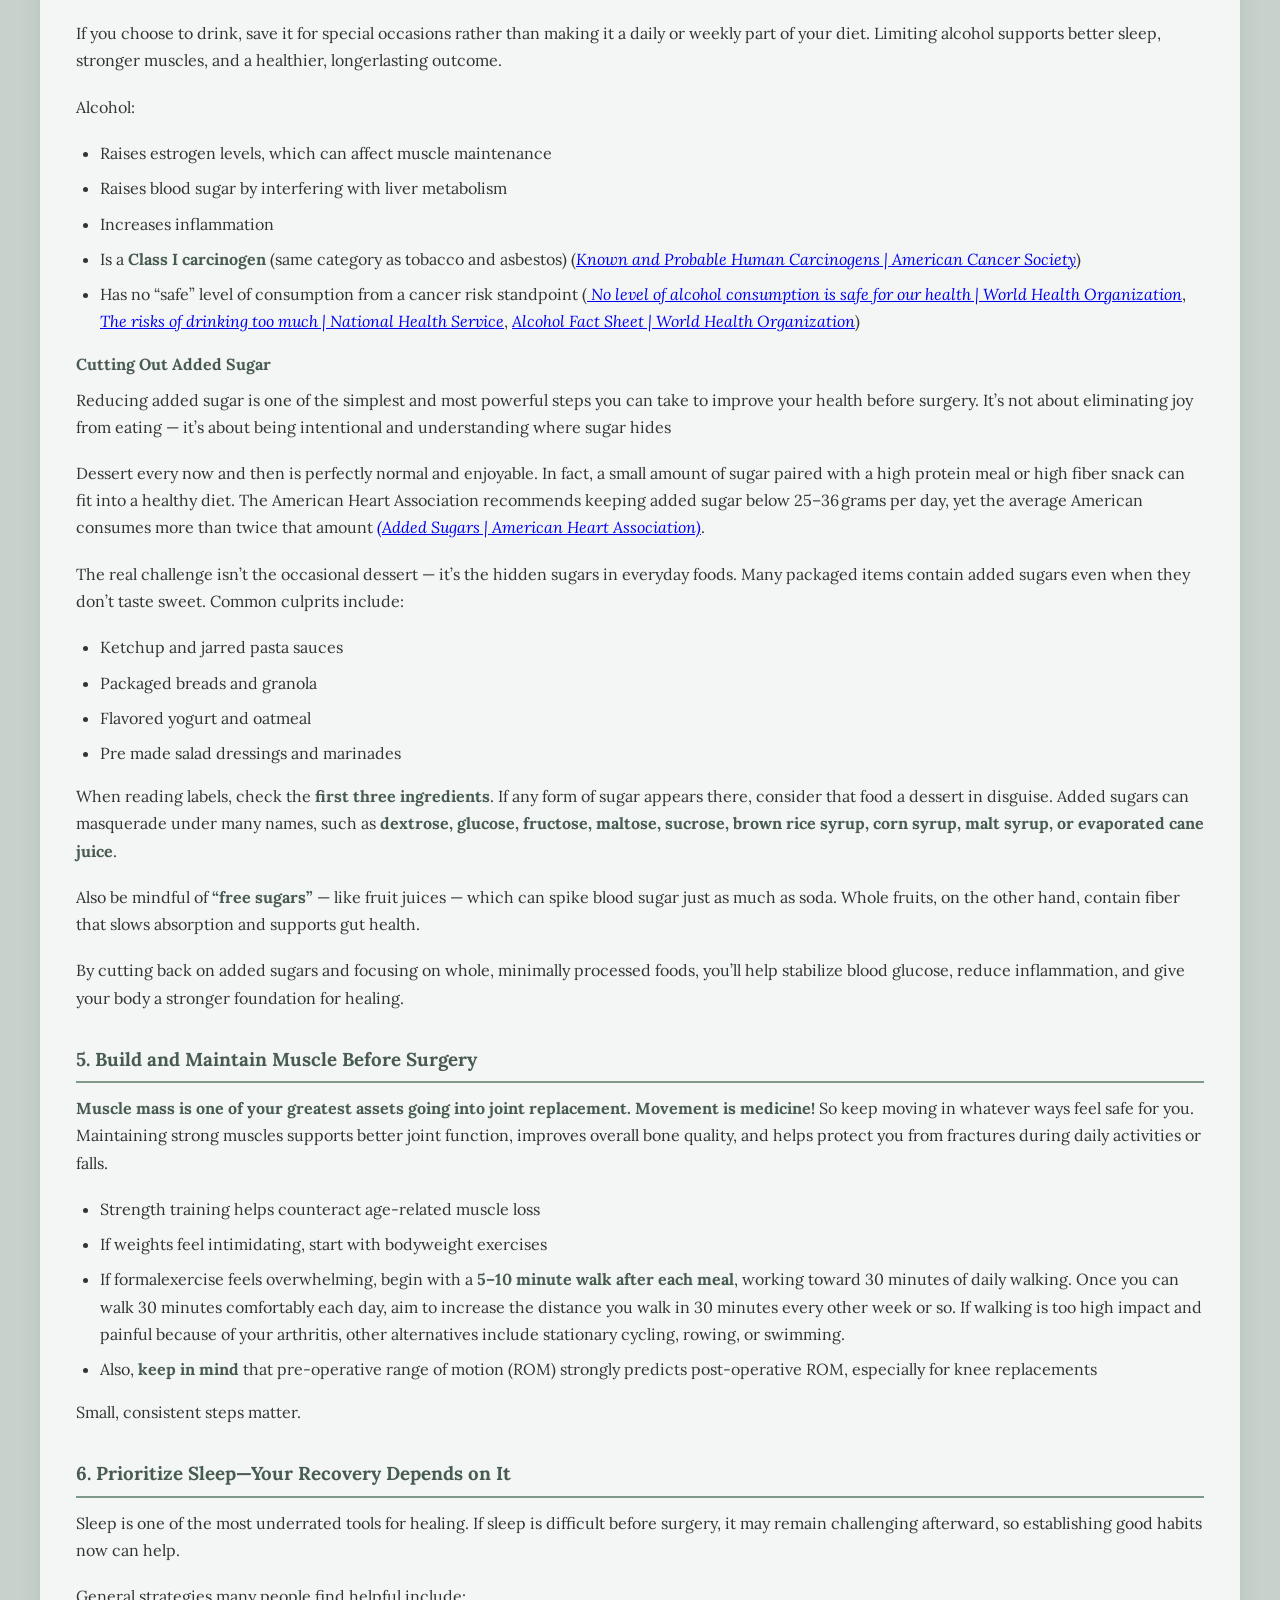
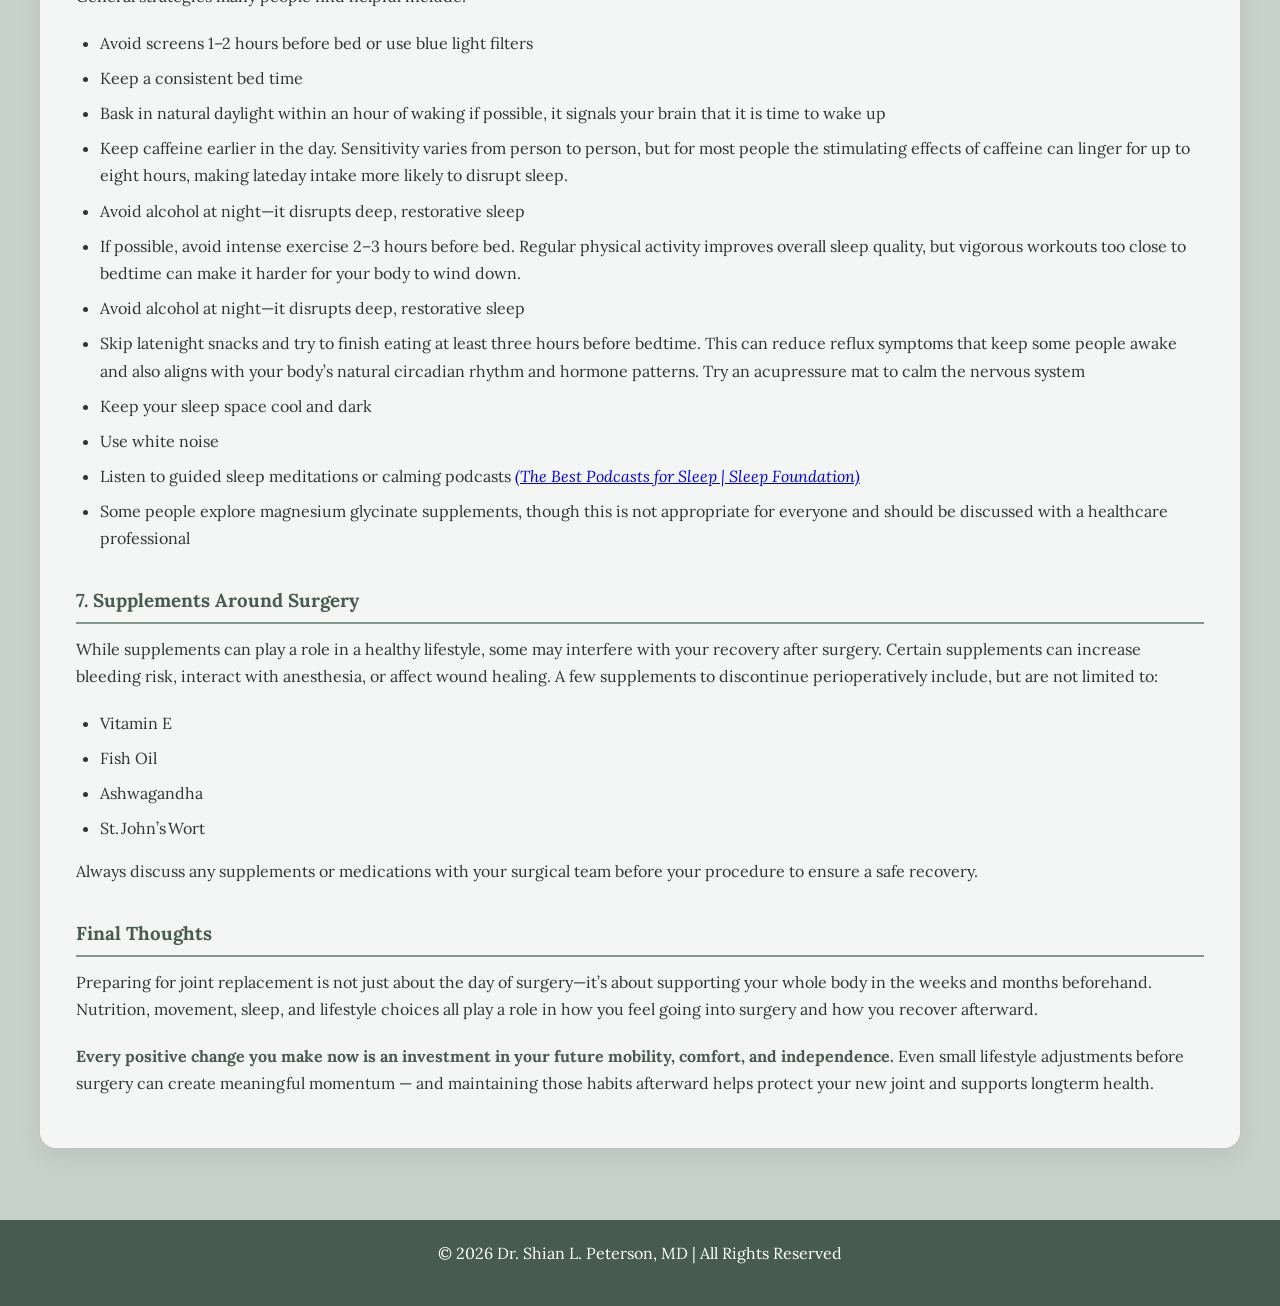
==== commit 9051cfdc: "change bold to strong" ====
--- a/nutrition.html
+++ b/nutrition.html
@@ -58,7 +58,7 @@
         </p>
 
         <p>
-           Healthy sources of <b>protein</b> and <b>fiber</b> are especially important. Protein supports tissue repair, and fiber helps maintain gut health, stabilize blood sugar, and prevent constipation—something many patients struggle with after surgery.
+           Healthy sources of <strong>protein</strong> and <strong>fiber</strong> are especially important. Protein supports tissue repair, and fiber helps maintain gut health, stabilize blood sugar, and prevent constipation—something many patients struggle with after surgery.
         </p>
 
         <p>
@@ -82,7 +82,7 @@
         </ul>
 
         <p>
-            Change can feel overwhelming, but remember: <b>every meal is an opportunity to help your body heal.</b>
+            Change can feel overwhelming, but remember: <strong>every meal is an opportunity to help your body heal.</strong>
         </p>
 
         <p>
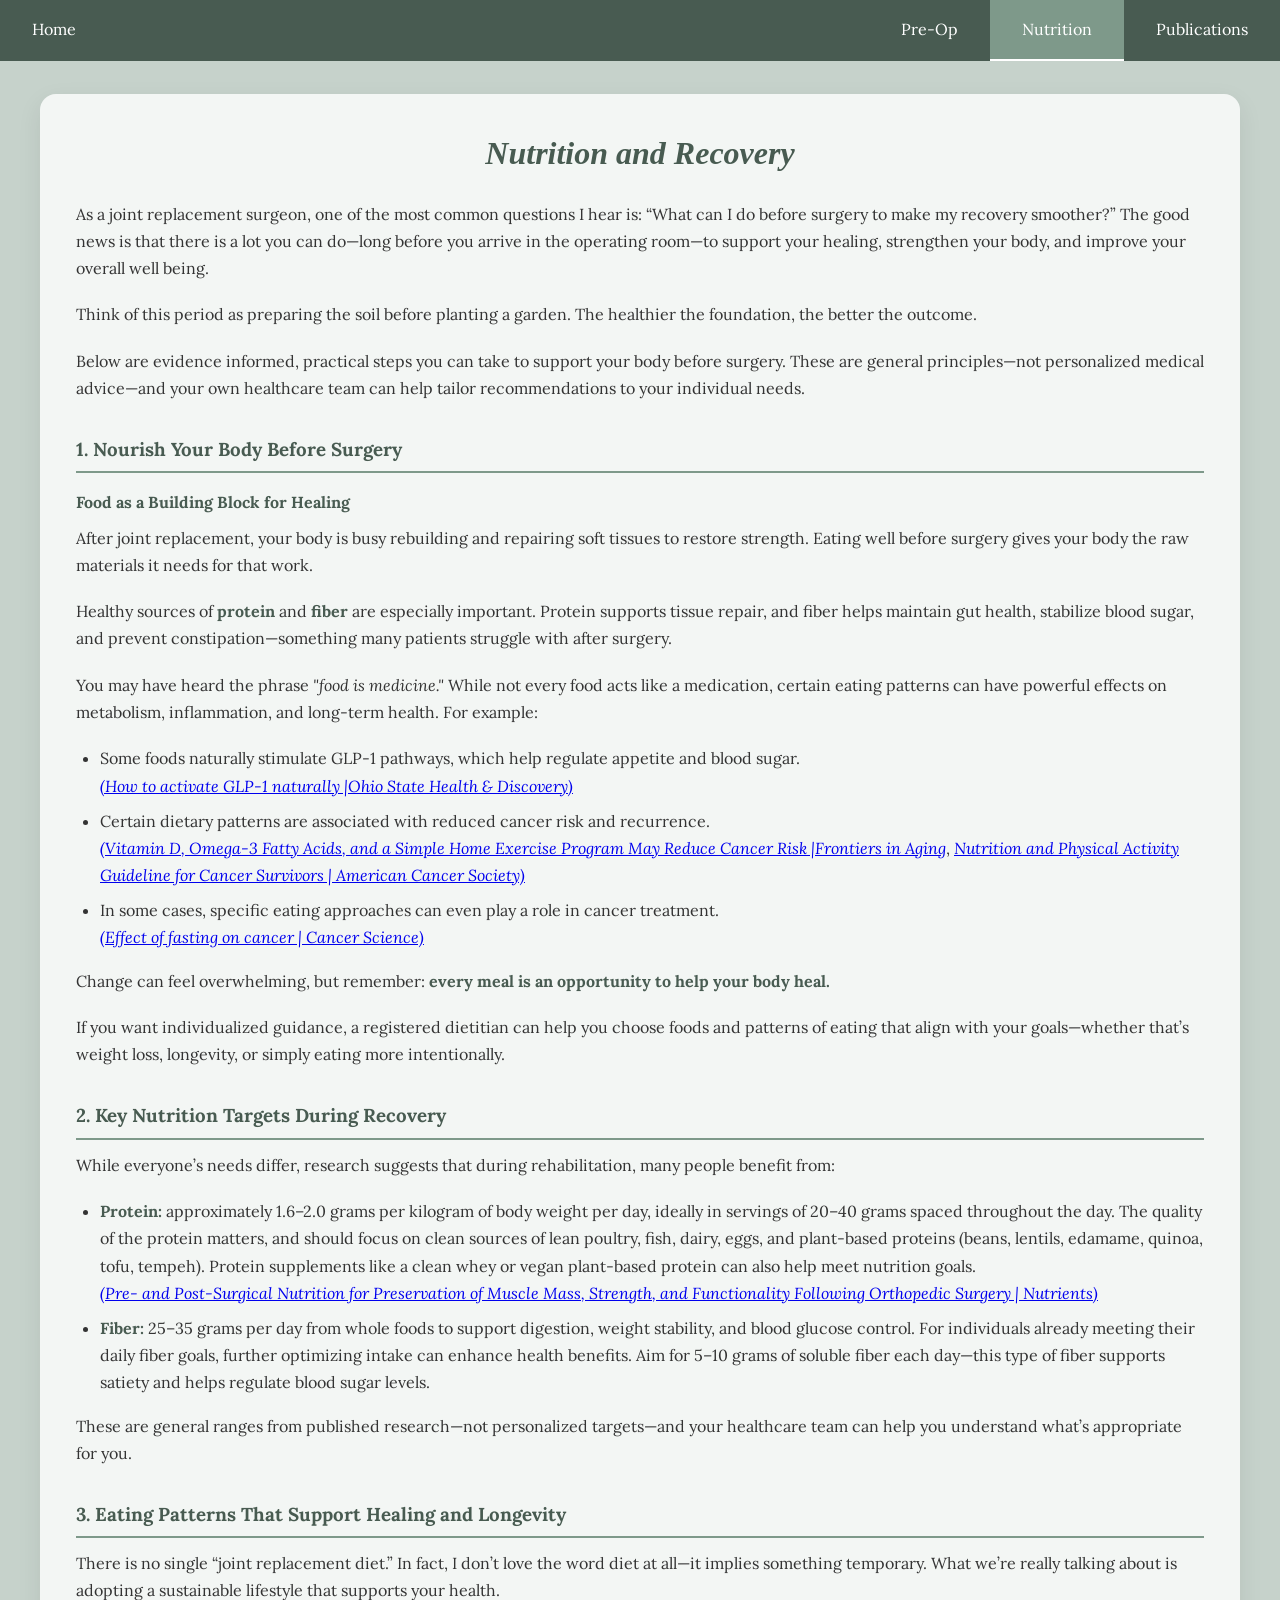
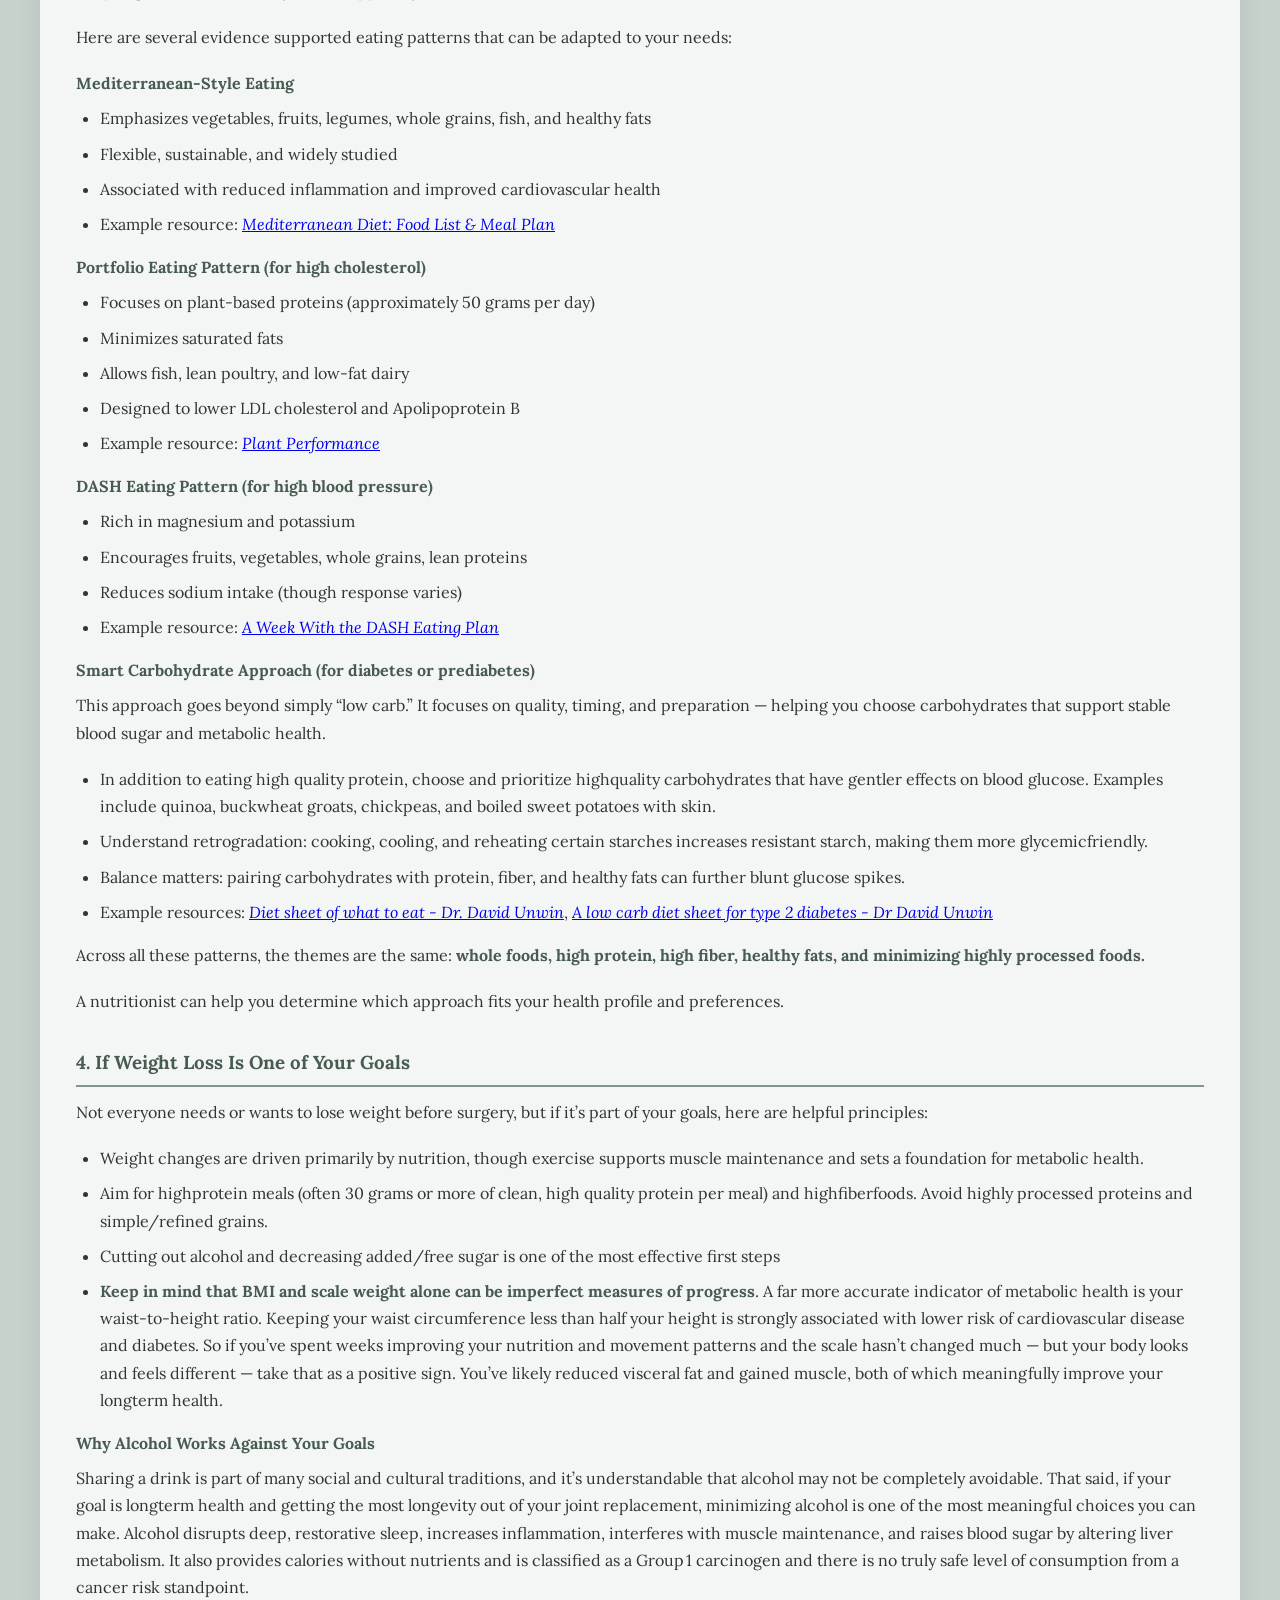
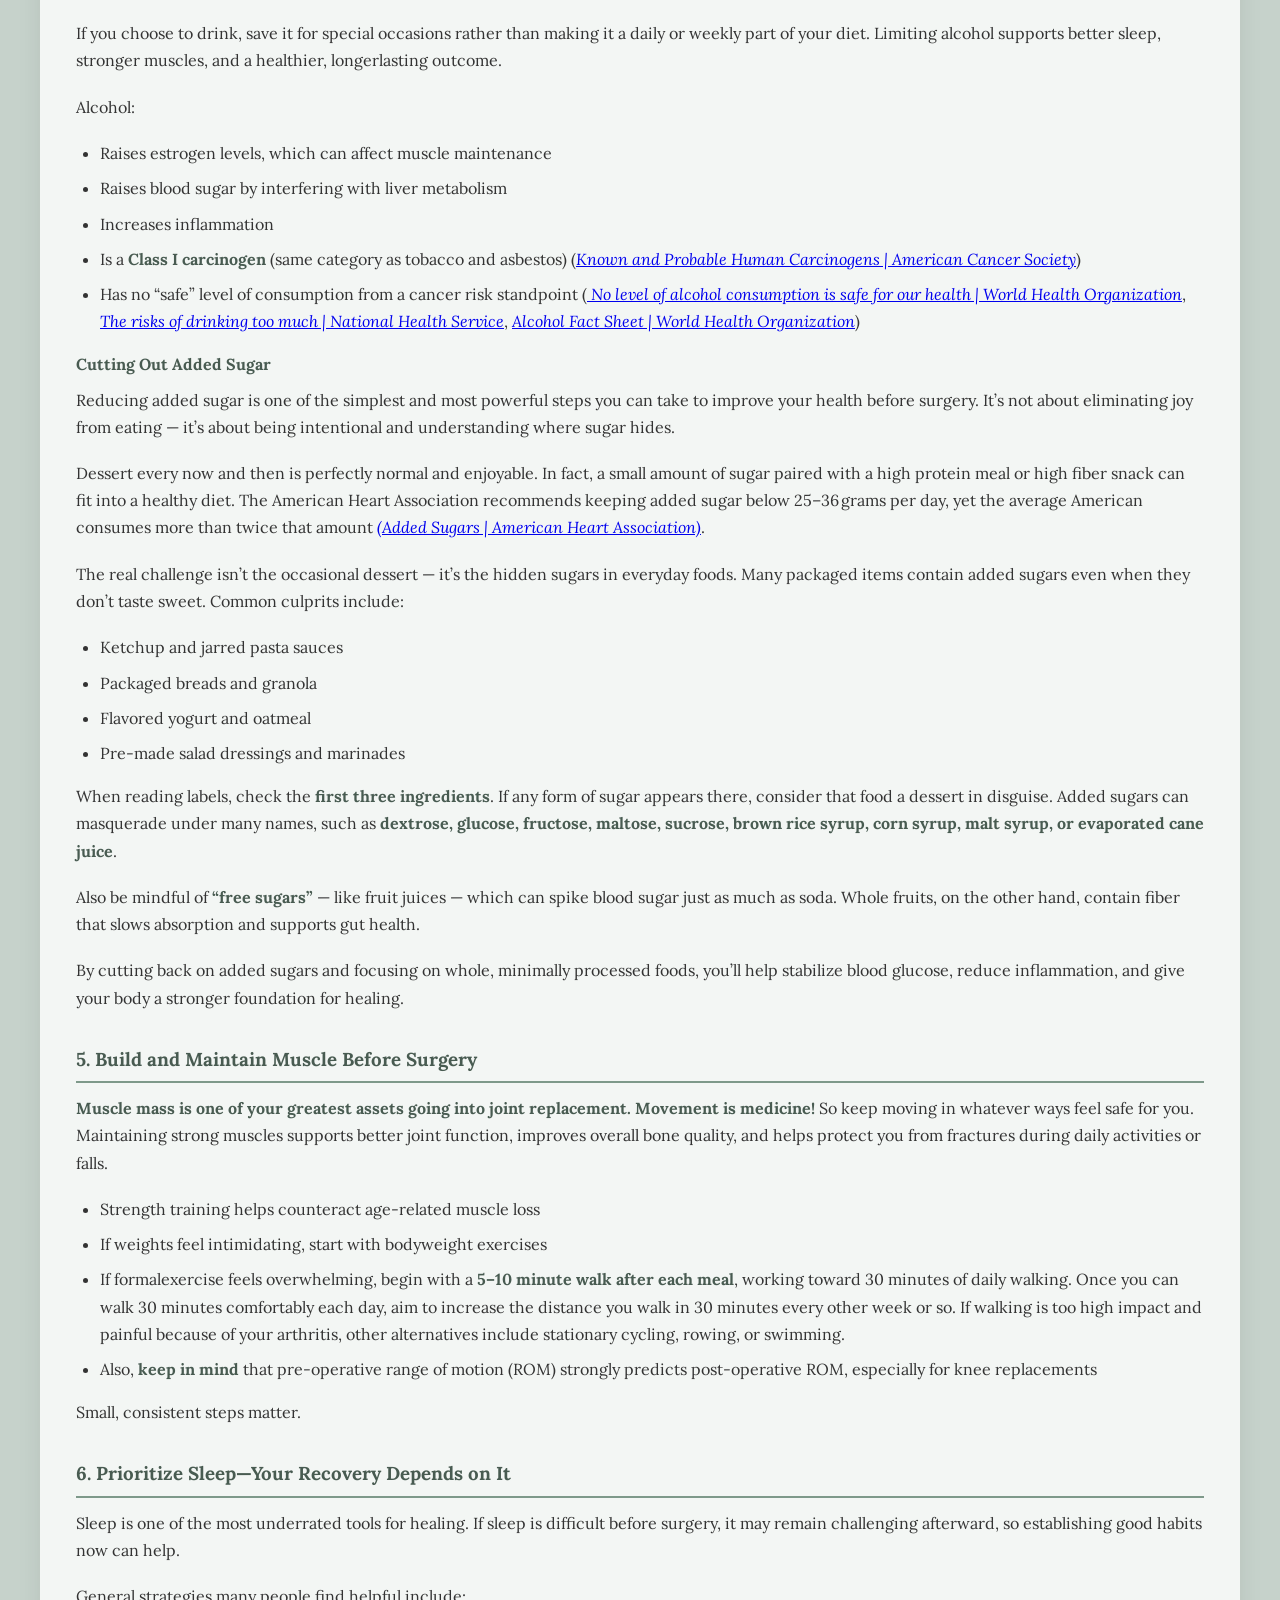
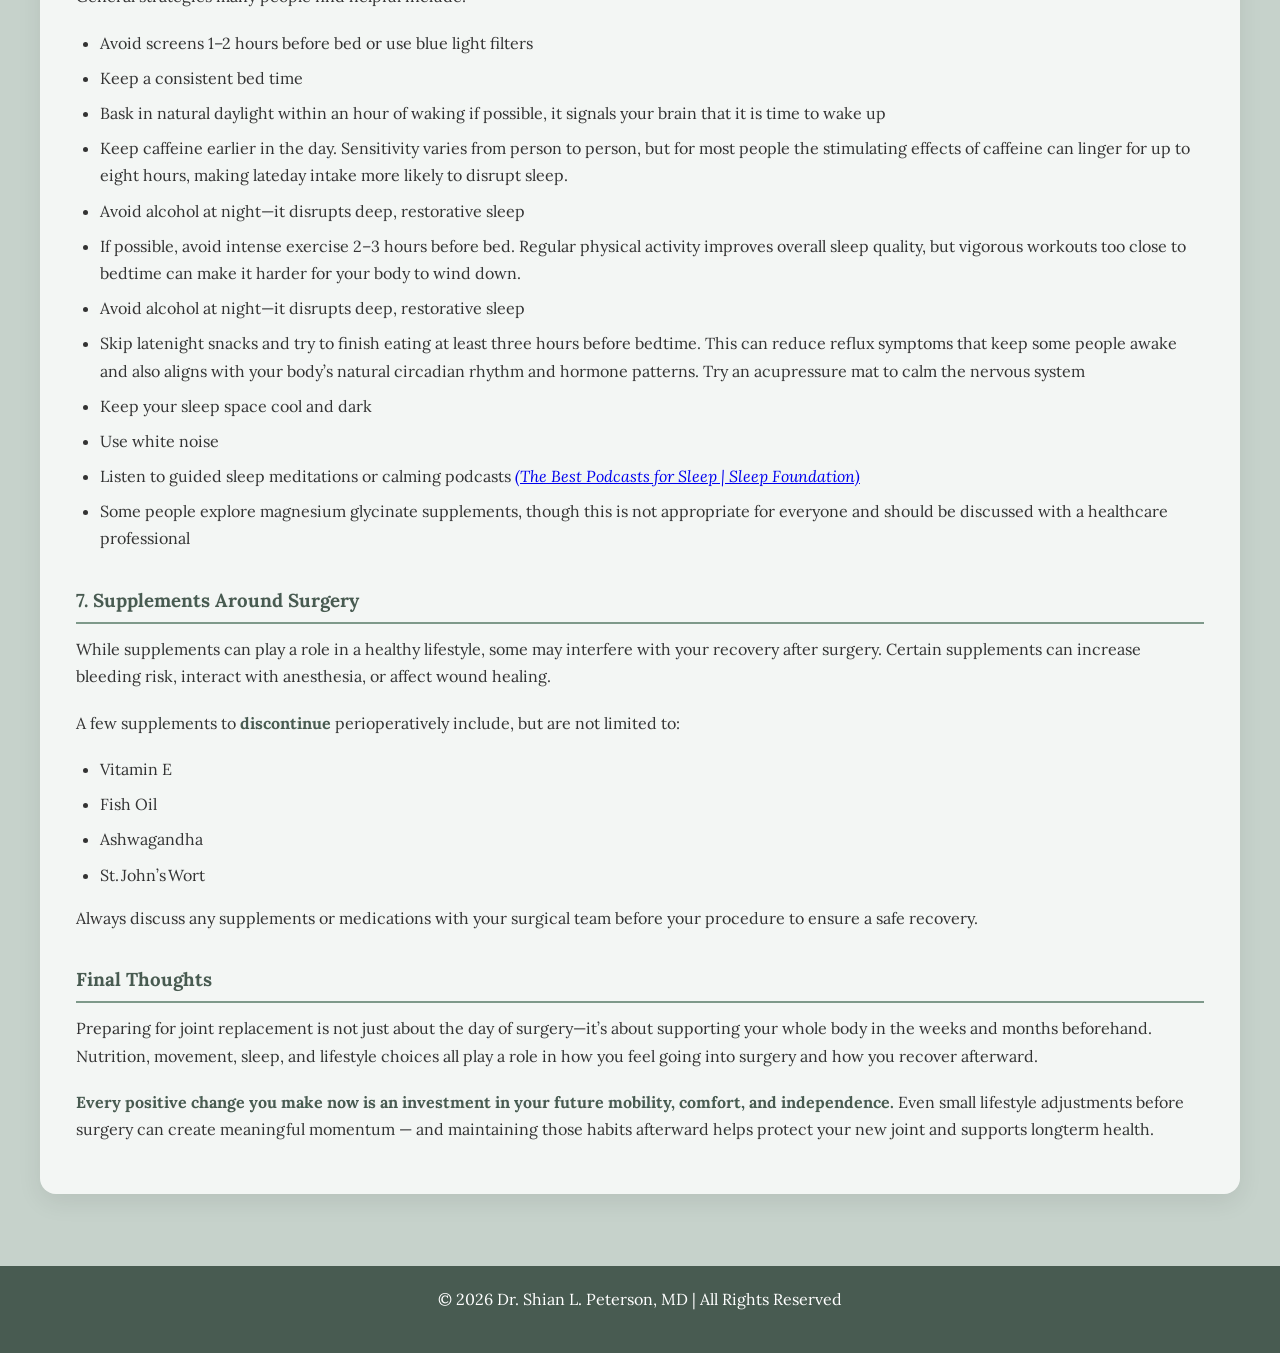
==== commit c846228e: "update inconsistencies in g vs gram, etc" ====
--- a/nutrition.html
+++ b/nutrition.html
@@ -77,7 +77,7 @@
             </li>
             <li>
                 In some cases, specific eating approaches can even play a role in cancer treatment.
-                <br><a href="https://pmc.ncbi.nlm.nih.gov/articles/PMC9530862/" target="_blank"><em>(Effect of fasting on cancer |Cancer Science)</em></a>
+                <br><a href="https://pmc.ncbi.nlm.nih.gov/articles/PMC9530862/" target="_blank"><em>(Effect of fasting on cancer | Cancer Science)</em></a>
             </li>
         </ul>
 
@@ -95,11 +95,11 @@
 
         <ul>
             <li>
-                <strong>Protein:</strong> approximately 1.6–2.0 g per kg of body weight per day, ideally in 20–40 g servings spaced throughout the day. The quality of the protein matters, and should focus on clean sources of lean poultry, fish, dairy, eggs, and plant-based proteins (beans, lentils, edamame, quinoa, tofu, tempeh). Protein supplements like a clean whey or vegan plant-based protein can also help meet nutrition goals.
+                <strong>Protein:</strong> approximately 1.6–2.0 grams per kilogram of body weight per day, ideally in servings of 20–40 grams spaced throughout the day. The quality of the protein matters, and should focus on clean sources of lean poultry, fish, dairy, eggs, and plant-based proteins (beans, lentils, edamame, quinoa, tofu, tempeh). Protein supplements like a clean whey or vegan plant-based protein can also help meet nutrition goals.
                 <br><a href="https://pmc.ncbi.nlm.nih.gov/articles/PMC8156786/#:~:text=During%20the%20rehabilitation%20period%2C%20protein,recommended%20%5B20%2C65%5D" target="_blank"><em>(Pre- and Post-Surgical Nutrition for Preservation of Muscle Mass, Strength, and Functionality Following Orthopedic Surgery | Nutrients)</em></a>
             </li>
             <li>
-                <strong>Fiber:</strong> 25–35 g per day from whole foods to support digestion, weight stability, and blood glucose control. For individuals already meeting their daily fiber goals, further optimizing intake can enhance health benefits. Aim for 5–10 grams of soluble fiber each day—this type of fiber supports satiety and helps regulate blood sugar levels.</li>
+                <strong>Fiber:</strong> 25–35 grams per day from whole foods to support digestion, weight stability, and blood glucose control. For individuals already meeting their daily fiber goals, further optimizing intake can enhance health benefits. Aim for 5–10 grams of soluble fiber each day—this type of fiber supports satiety and helps regulate blood sugar levels.</li>
         </ul>
 
         <p>
@@ -125,10 +125,10 @@
 
         <h4>Portfolio Eating Pattern (for high cholesterol)</h4>
         <ul>
-            <li>Focuses on plant-based proteins (~50 g/day)</li>
+            <li>Focuses on plant-based proteins (approximately 50 grams per day)</li>
             <li>Minimizes saturated fats</li>
             <li>Allows fish, lean poultry, and low-fat dairy</li>
-            <li>Designed to lower LDL cholesterol and ApoB</li>
+            <li>Designed to lower LDL cholesterol and Apolipoprotein B</li>
             <li>Example resource: <a href="https://theproof.com/wp-content/uploads/2022/04/PlantPerformance.pdf" target="_blank"><em>Plant Performance</em></a></li>
         </ul>
 
@@ -169,7 +169,7 @@
 
         <ul>
             <li>Weight changes are driven primarily by nutrition, though exercise supports muscle maintenance and sets a foundation for metabolic health.</li>
-            <li>Aim for highprotein meals (often 30 g or more of clean, high quality protein per meal) and highfiberfoods. Avoid highly processed proteins and simple/refined grains.</li>
+            <li>Aim for highprotein meals (often 30 grams or more of clean, high quality protein per meal) and highfiberfoods. Avoid highly processed proteins and simple/refined grains.</li>
             <li>Cutting out alcohol and decreasing added/free sugar is one of the most effective first steps</li>
             <li><strong>Keep in mind that BMI and scale weight alone can be imperfect measures of progress</strong>. A far more accurate indicator of metabolic health is your waist-to-height ratio. Keeping your waist circumference less than half your height is strongly associated with lower risk of cardiovascular disease and diabetes. So if you’ve spent weeks improving your nutrition and movement patterns and the scale hasn’t changed much — but your body looks and feels different — take that as a positive sign. You’ve likely reduced visceral fat and gained muscle, both of which meaningfully improve your longterm health.</li>
         </ul>
@@ -198,7 +198,7 @@
 
         <h4>Cutting Out Added Sugar</h4>
         <p>
-            Reducing added sugar is one of the simplest and most powerful steps you can take to improve your health before surgery. It’s not about eliminating joy from eating — it’s about being intentional and understanding where sugar hides
+            Reducing added sugar is one of the simplest and most powerful steps you can take to improve your health before surgery. It’s not about eliminating joy from eating — it’s about being intentional and understanding where sugar hides.
         </p>
 
         <p>
@@ -213,7 +213,7 @@
                 <li>Ketchup and jarred pasta sauces</li>
                 <li>Packaged breads and granola</li>
                 <li>Flavored yogurt and oatmeal</li>
-                <li>Pre made salad dressings and marinades</li>
+                <li>Pre-made salad dressings and marinades</li>
             </ul>
             
 
@@ -275,9 +275,13 @@
         <h3>7. Supplements Around Surgery</h3>
 
         <p>
-           While supplements can play a role in a healthy lifestyle, some may interfere with your recovery after surgery. Certain supplements can increase bleeding risk, interact with anesthesia, or affect wound healing. A few supplements to discontinue perioperatively include, but are not limited to:
+           While supplements can play a role in a healthy lifestyle, some may interfere with your recovery after surgery. Certain supplements can increase bleeding risk, interact with anesthesia, or affect wound healing.
         </p>
         
+        <p>
+            A few supplements to <strong>discontinue</strong> perioperatively include, but are not limited to:
+        </p>
+
         <ul>
             <li>Vitamin E</li>
             <li>Fish Oil</li>
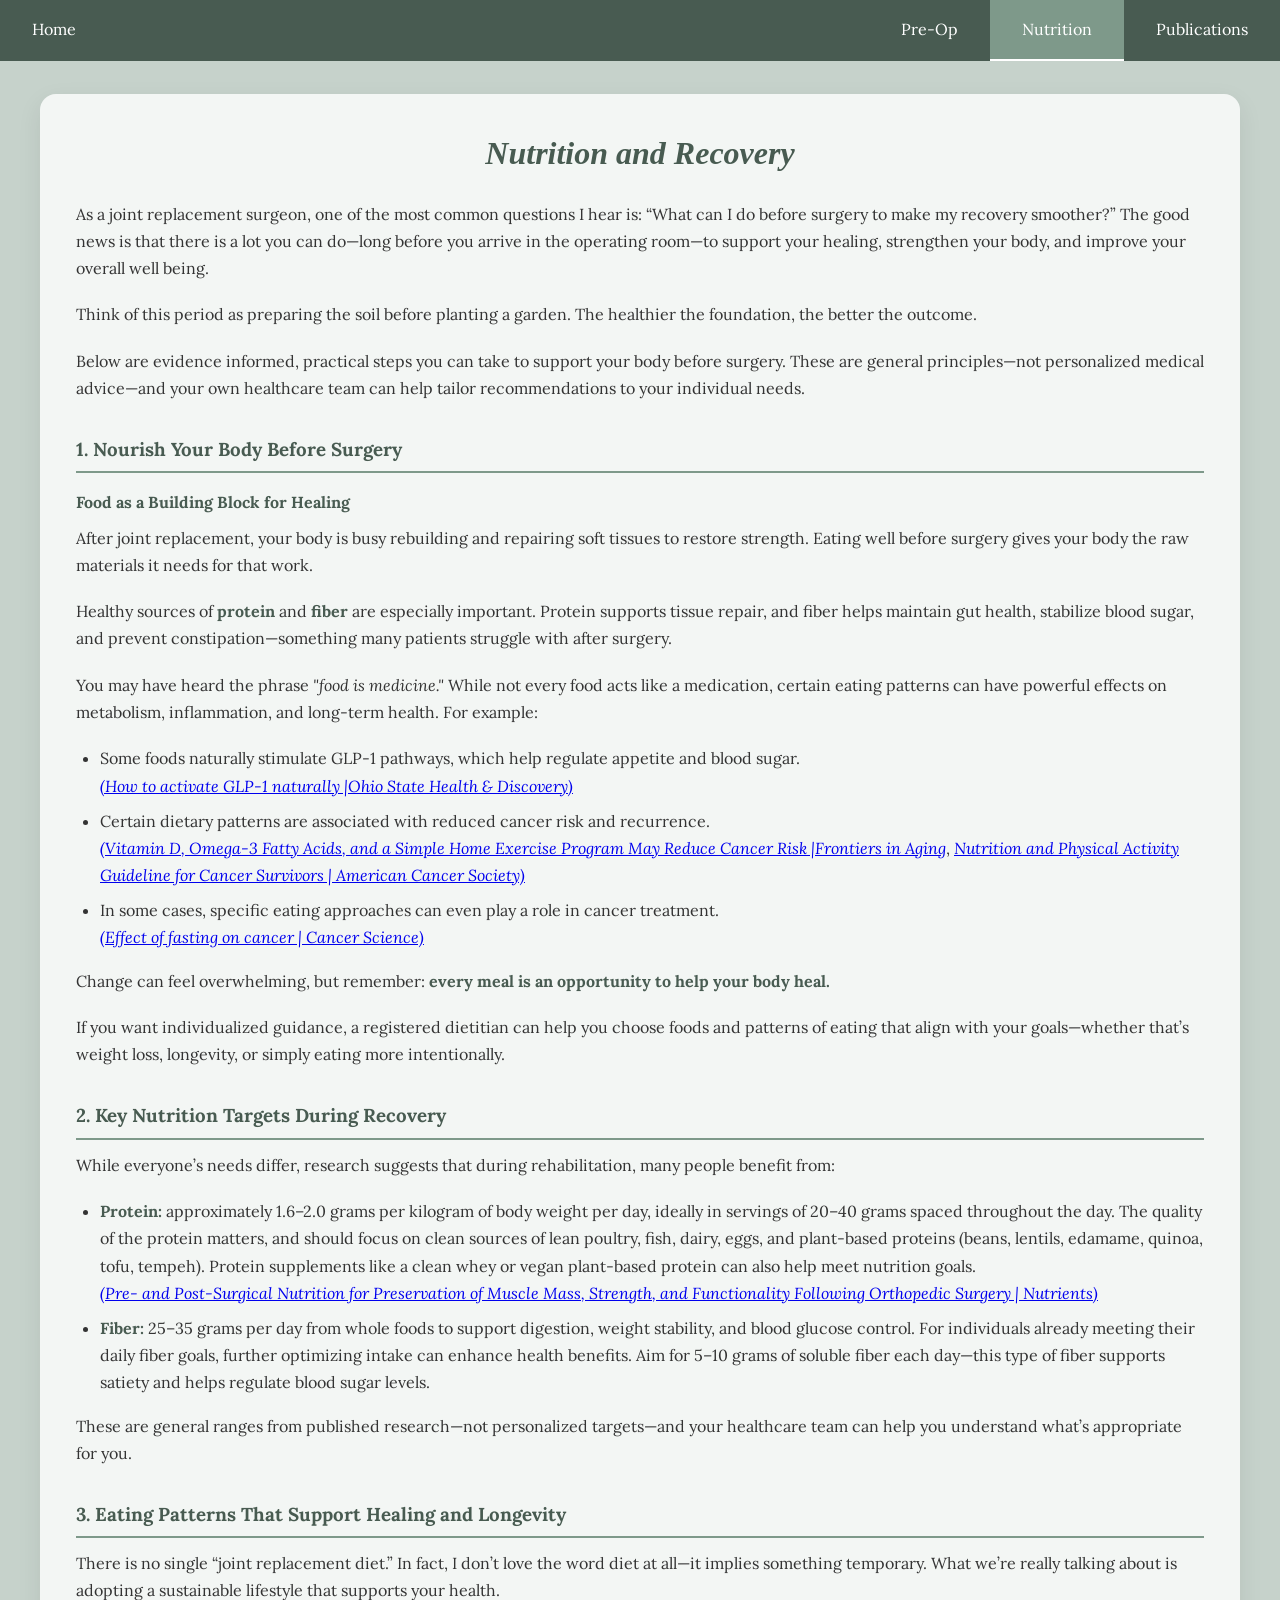
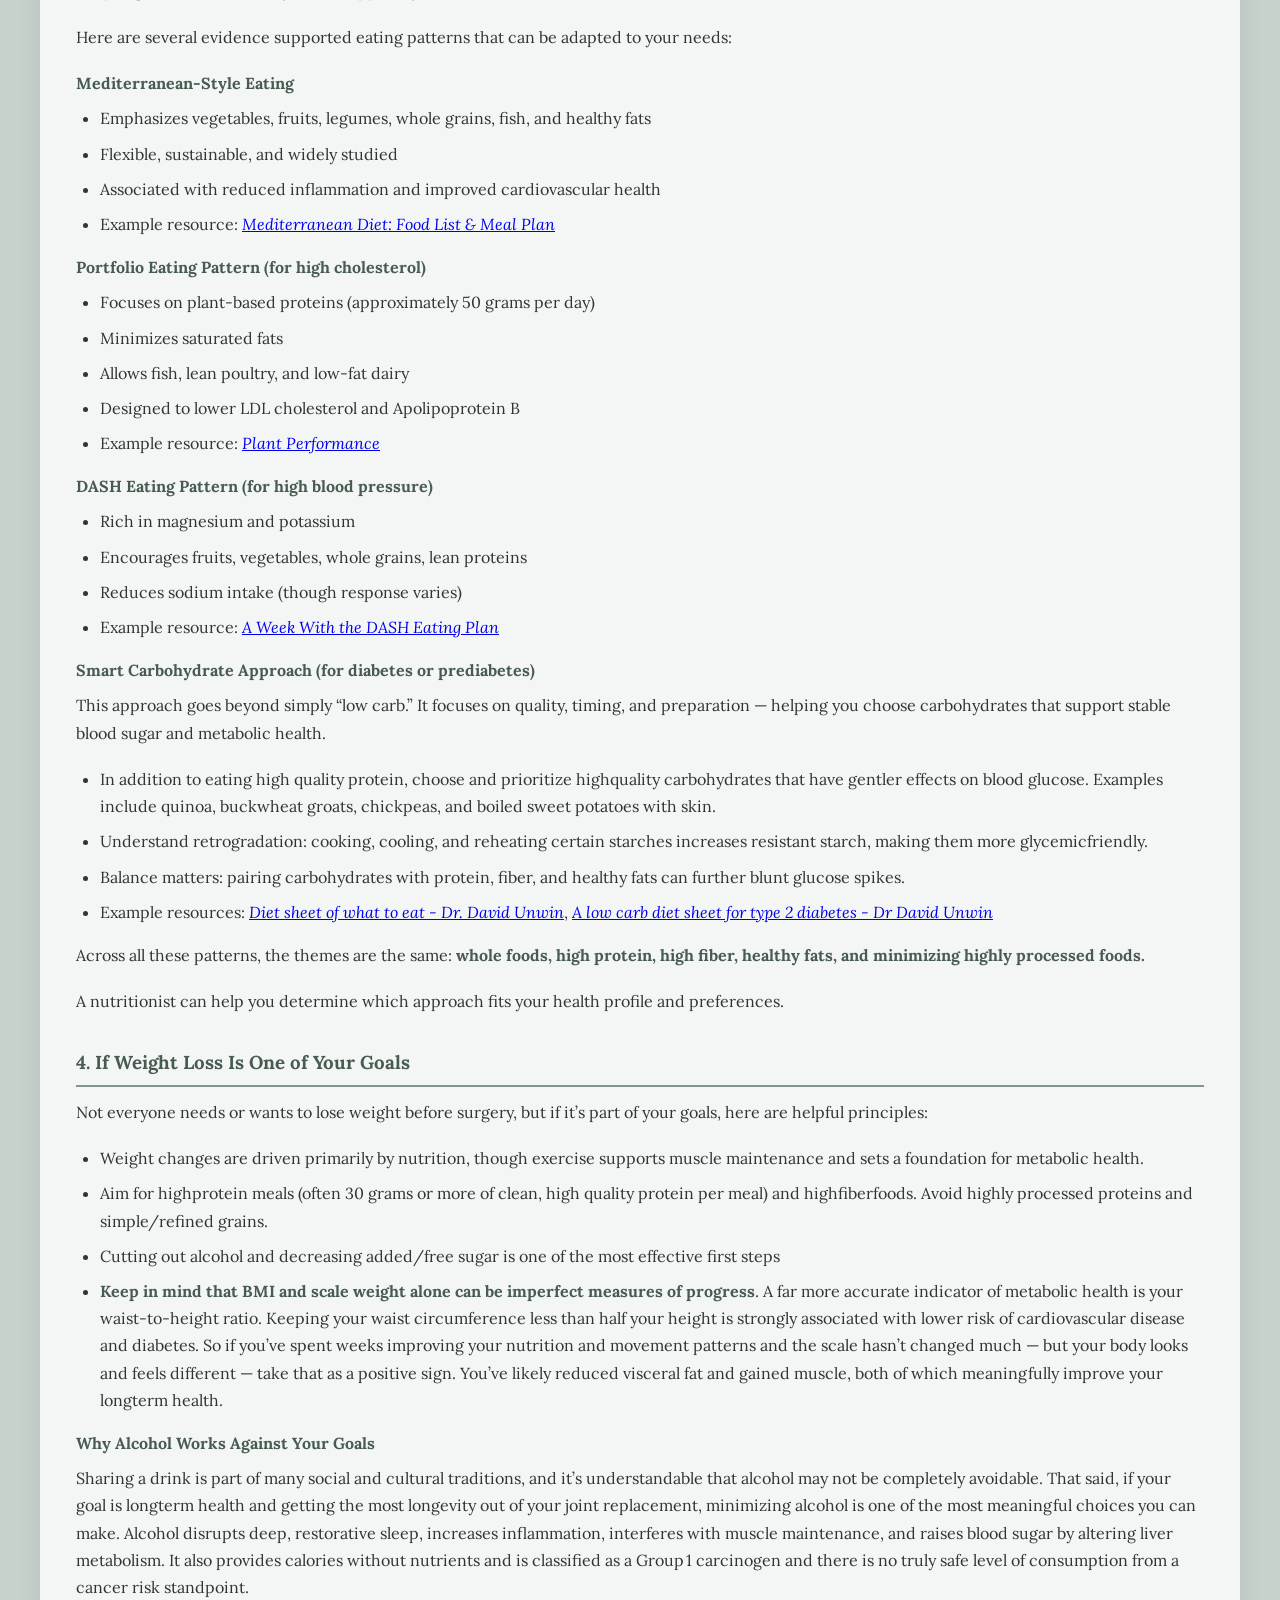
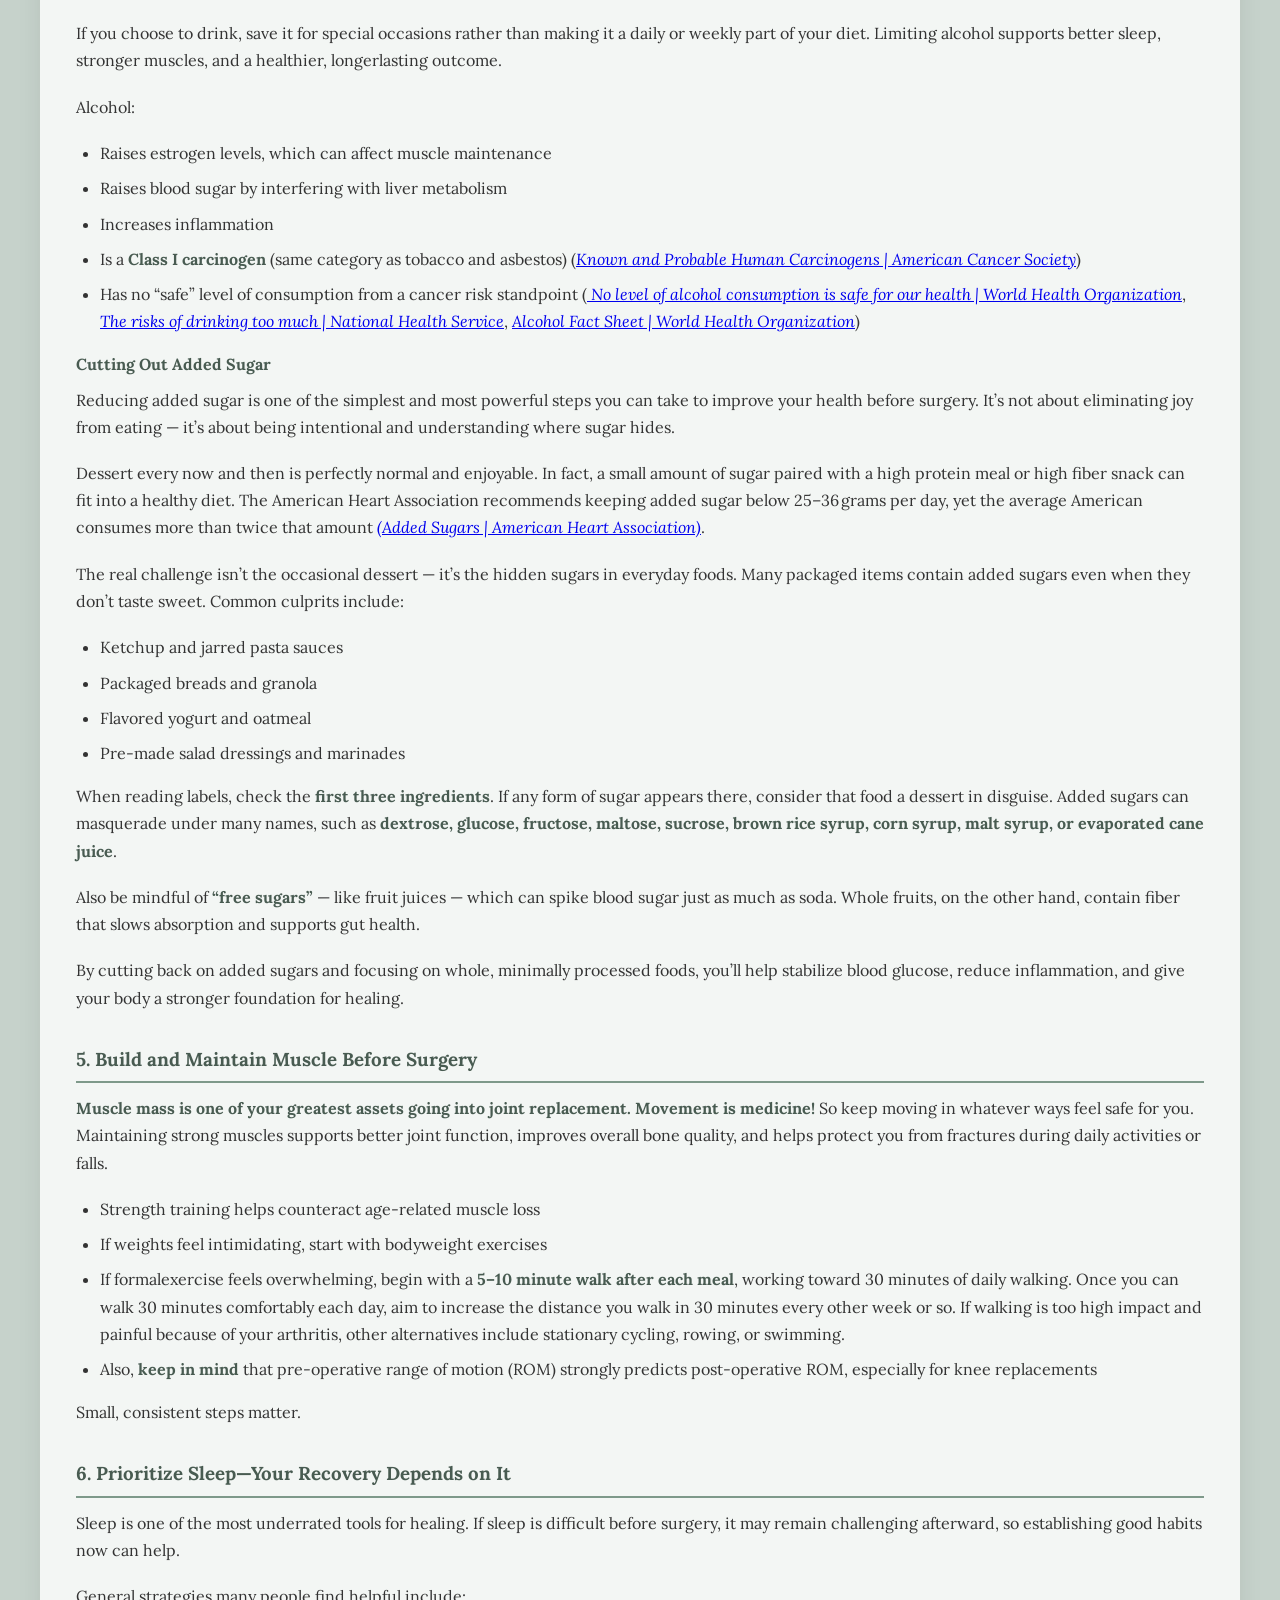
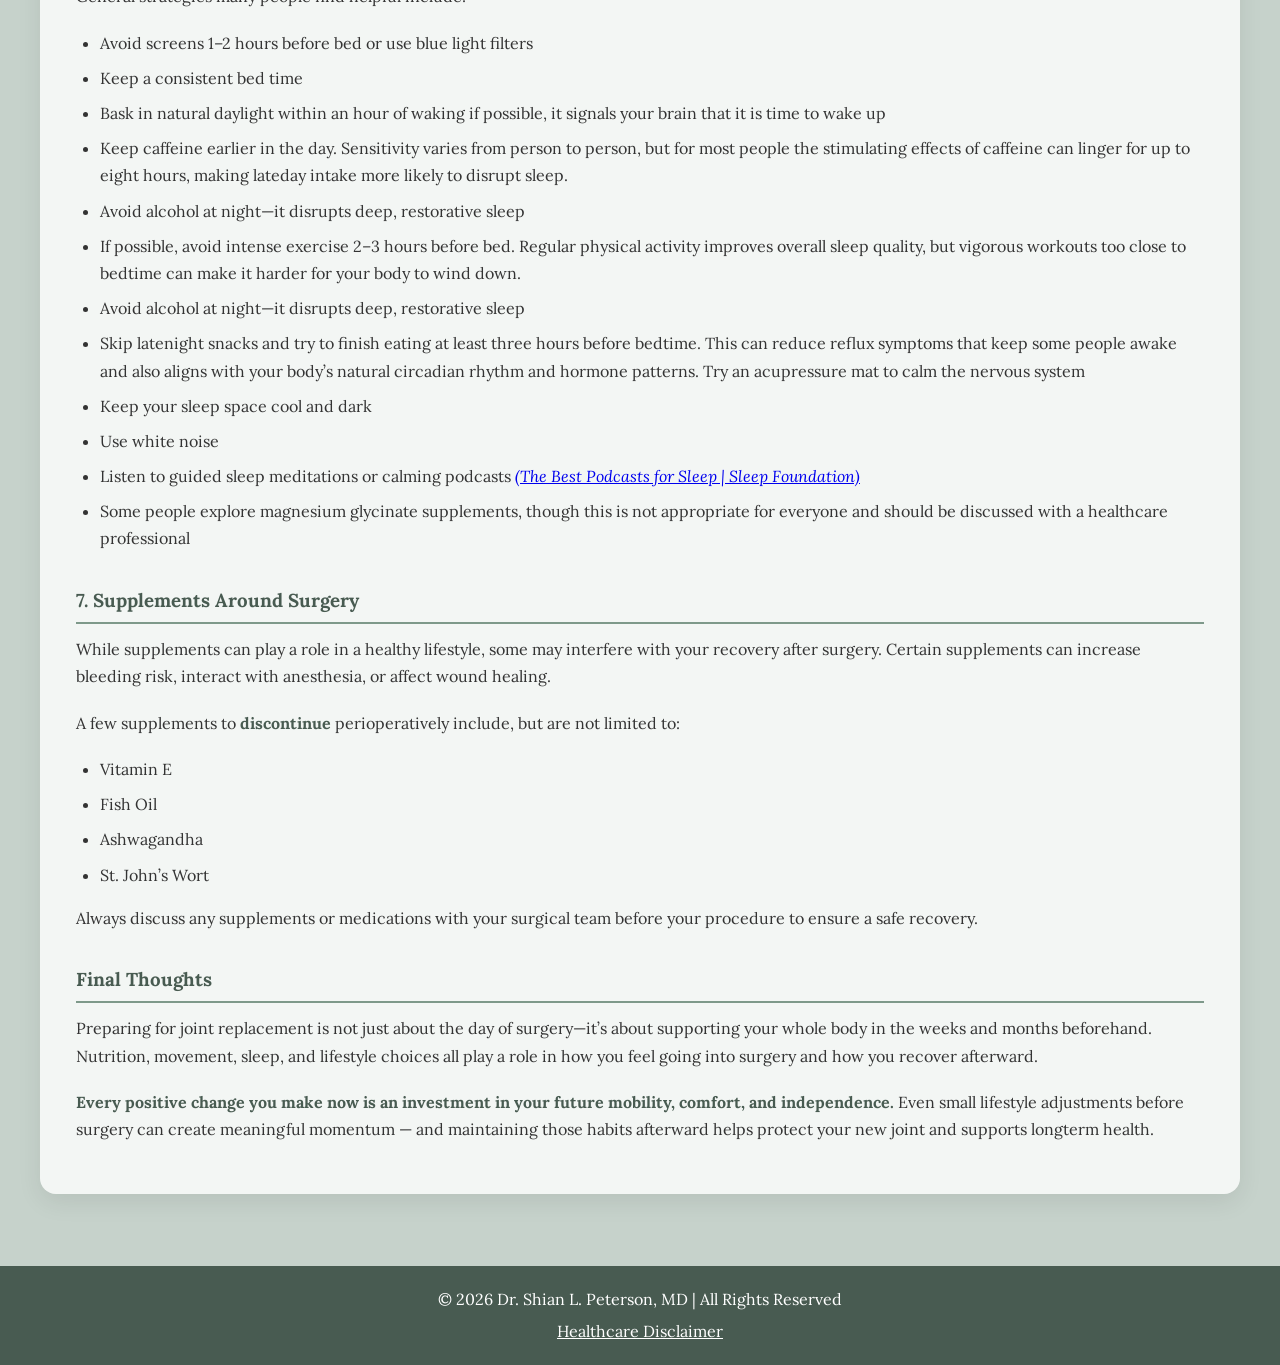
==== commit a2a3c391: "added disclaimer" ====
--- a/nutrition.html
+++ b/nutrition.html
@@ -286,7 +286,7 @@
             <li>Vitamin E</li>
             <li>Fish Oil</li>
             <li>Ashwagandha</li>
-            <li>St. John’s Wort</li>
+            <li>St. John’s Wort</li>
         </ul>
 
         <p>
@@ -305,6 +305,7 @@
 
     <footer>
         <p>&copy; 2026 Dr. Shian L. Peterson, MD | All Rights Reserved</p>
+        <a class="footer-disclaimer" href="disclaimer.html">Healthcare Disclaimer</a>
     </footer>
 </body>
 </html>
--- a/css/style.css
+++ b/css/style.css
@@ -783,3 +783,11 @@
 footer a {
     color: var(--nav-text);
 }
+
+footer p {
+    margin-bottom: 0.25rem;
+}
+
+footer .footer-disclaimer {
+    display: inline-block;
+}
